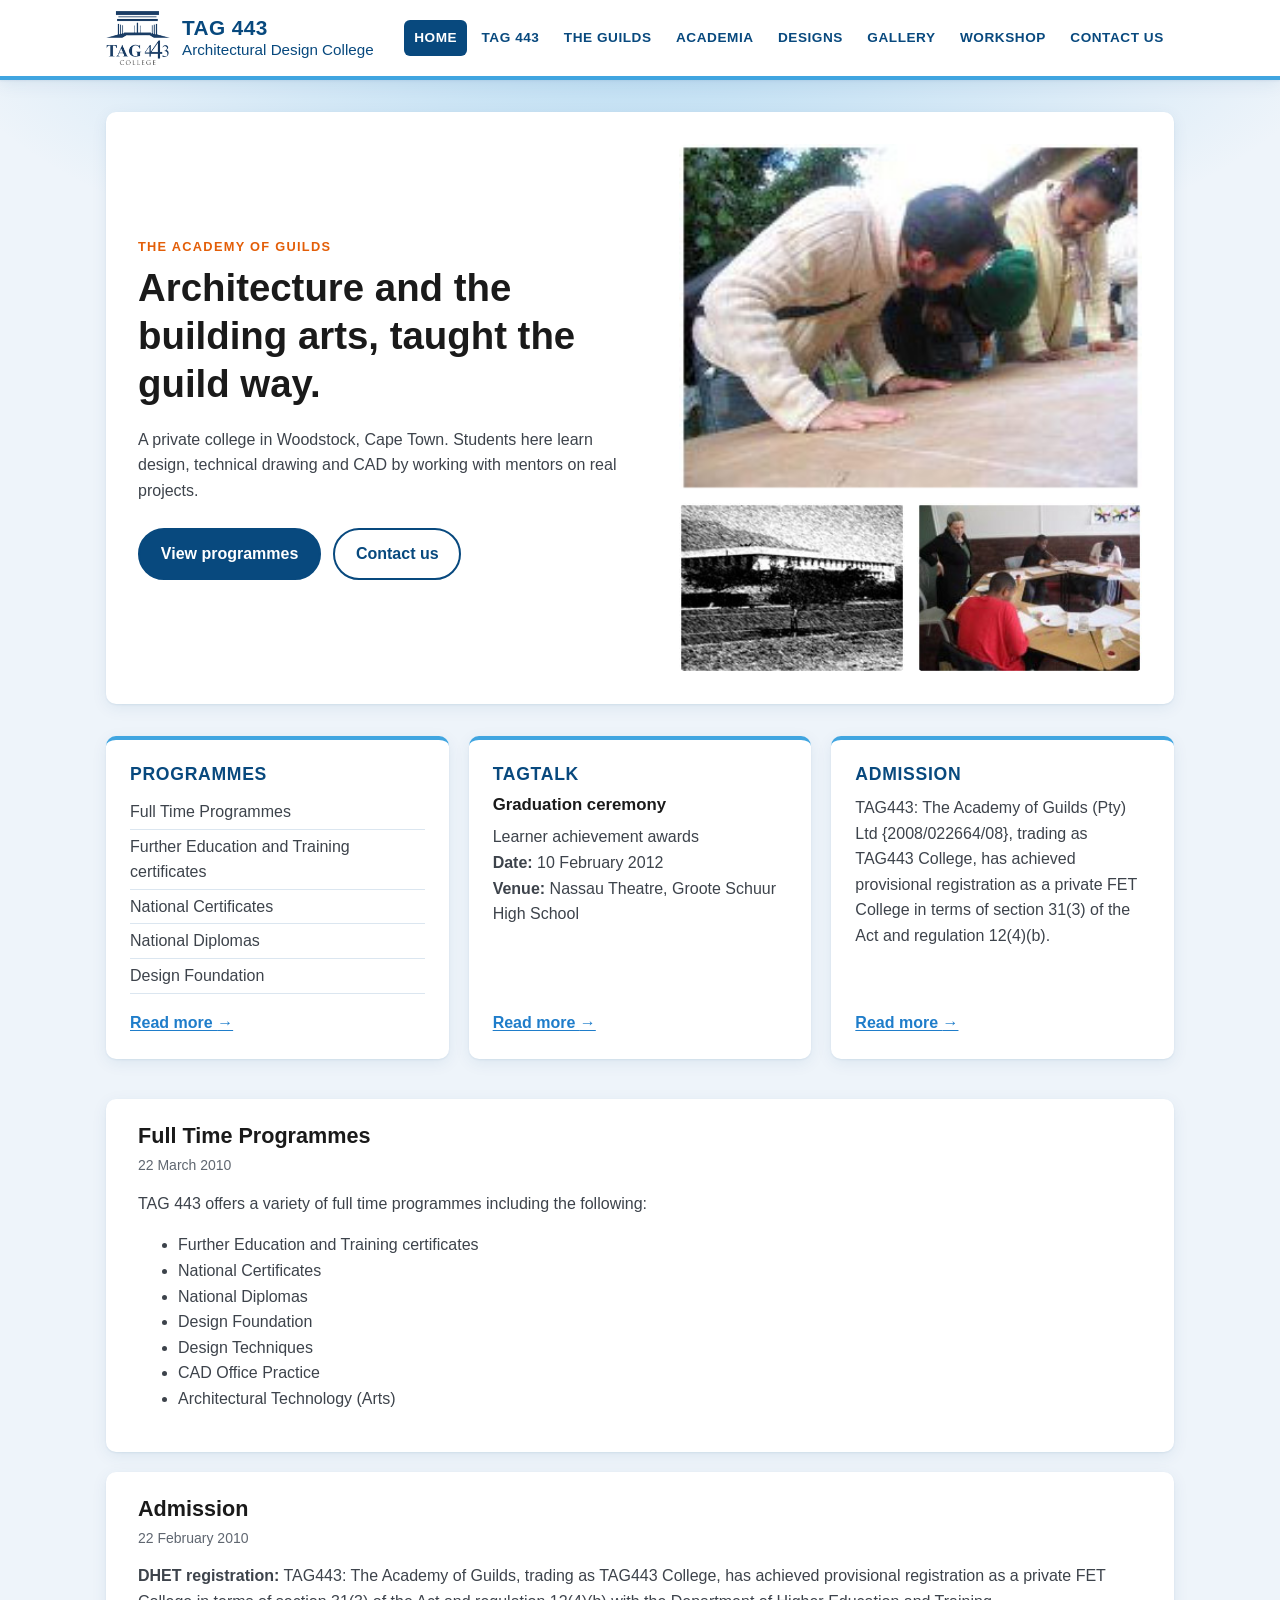
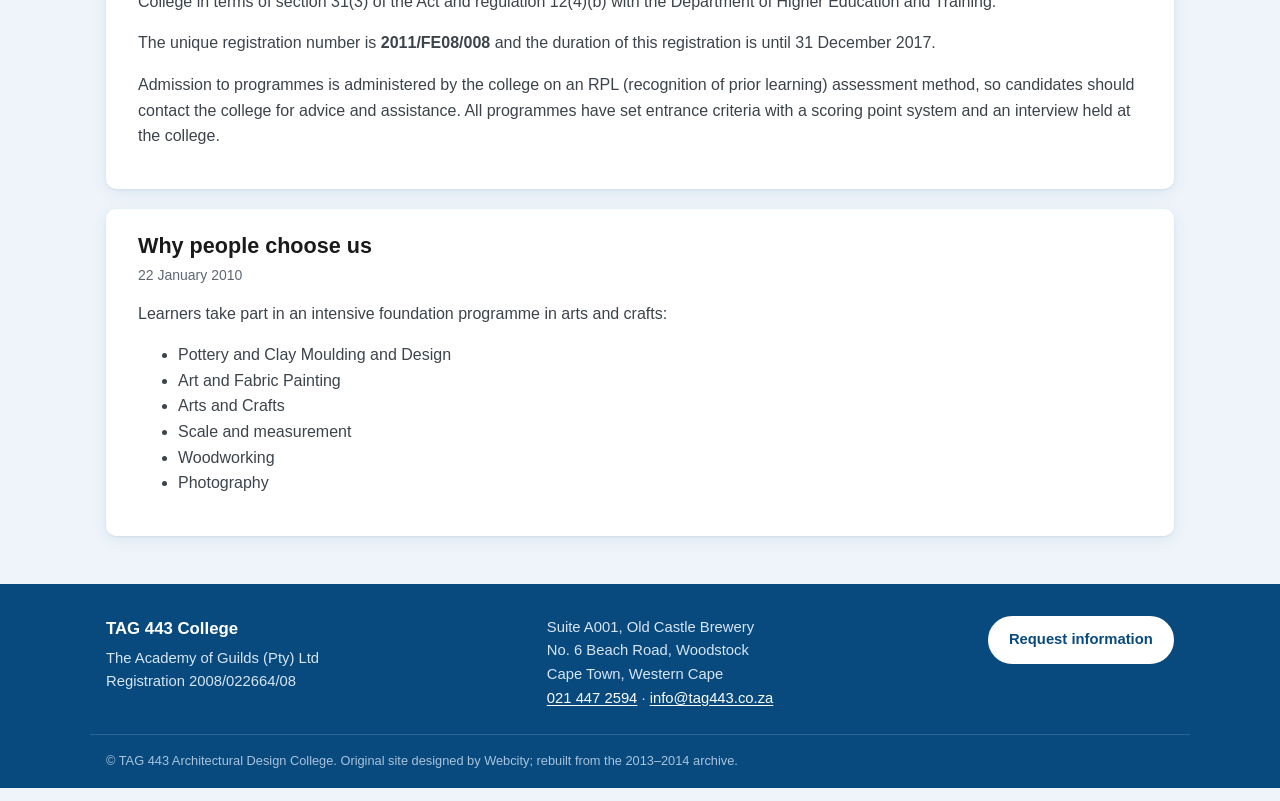
==== index.html @ 2a890a32 "Rebuild TAG 443 site as a clean static GitHub Pages site Replace the Wayback Machine "Save Page As" " ====
<!DOCTYPE html>
<html lang="en-ZA">
<head>
  <meta charset="utf-8">
  <meta name="viewport" content="width=device-width, initial-scale=1">
  <title>TAG 443 Architectural Design College</title>
  <meta name="description" content="TAG 443 Architectural Design College (The Academy of Guilds) in Woodstock, Cape Town — full time and part time programmes in design foundation, design techniques, CAD and architectural technology.">
  <link rel="canonical" href="https://rossmelany405-rgb.github.io/Tag443/">
  <meta property="og:type" content="website">
  <meta property="og:site_name" content="TAG 443 Architectural Design College">
  <meta property="og:title" content="TAG 443 Architectural Design College">
  <meta property="og:description" content="TAG 443 Architectural Design College (The Academy of Guilds) in Woodstock, Cape Town — full time and part time programmes in design foundation, design techniques, CAD and architectural technology.">
  <meta property="og:url" content="https://rossmelany405-rgb.github.io/Tag443/">
  <meta property="og:image" content="https://rossmelany405-rgb.github.io/Tag443/assets/img/logo.png">
  <meta name="theme-color" content="#08497e">
  <link rel="icon" href="assets/img/favicon.svg" type="image/svg+xml">
  <link rel="icon" href="assets/img/logo.png" type="image/png">
  <link rel="stylesheet" href="assets/css/style.css">
  <script src="assets/js/main.js" defer></script>
</head>
<body>
  <a class="skip-link" href="#main">Skip to content</a>
  <header class="site-header">
    <div class="wrap header-inner">
      <a class="brand" href="./">
        <img src="assets/img/logo.png" alt="" width="119" height="100">
        <span class="brand-text"><strong>TAG 443</strong> Architectural Design College</span>
      </a>
      <button class="nav-toggle" type="button" aria-expanded="false" aria-controls="site-nav">
        <span class="nav-toggle-bar" aria-hidden="true"></span>
        <span class="visually-hidden">Menu</span>
      </button>
      <nav id="site-nav" class="site-nav" aria-label="Main">
        <ul>
        <li><a href="./" aria-current="page">Home</a></li>
        <li><a href="about/">TAG 443</a></li>
        <li><a href="guilds/">The Guilds</a></li>
        <li><a href="academia/">Academia</a></li>
        <li><a href="designs/">Designs</a></li>
        <li><a href="gallery/">Gallery</a></li>
        <li><a href="workshop/">Workshop</a></li>
        <li><a href="contact/">Contact Us</a></li>
        </ul>
      </nav>
    </div>
  </header>

  <main id="main" class="wrap">
<section class="hero" aria-labelledby="hero-title">
      <div class="hero-text">
        <p class="eyebrow">The Academy of Guilds</p>
        <h1 id="hero-title">Architecture and the building arts, taught the guild way.</h1>
        <p>A private college in Woodstock, Cape Town. Students here learn design, technical drawing and CAD by working with mentors on real projects.</p>
        <p class="hero-actions">
          <a class="button" href="programmes/">View programmes</a>
          <a class="button button-ghost" href="contact/">Contact us</a>
        </p>
      </div>
      <ul class="hero-photos">
        <li><img src="assets/img/intro-1.jpg" alt="Learners working on a large drawing board" width="204" height="154" decoding="async" loading="eager"></li>
        <li><img src="assets/img/intro-2.jpg" alt="Historic photograph of a long college building" width="204" height="154" decoding="async" loading="eager"></li>
        <li><img src="assets/img/intro-3.jpg" alt="Learners and a facilitator in a design classroom" width="204" height="154" decoding="async" loading="eager"></li>
      </ul>
    </section>

    <section class="features" aria-label="Highlights">
      <article class="card">
        <h2>Programmes</h2>
        <ul class="plain">
          <li>Full Time Programmes</li>
          <li>Further Education and Training certificates</li>
          <li>National Certificates</li>
          <li>National Diplomas</li>
          <li>Design Foundation</li>
        </ul>
        <p><a class="more" href="programmes/">Read more <span class="visually-hidden">about programmes</span></a></p>
      </article>
      <article class="card">
        <h2>TagTalk</h2>
        <h3>Graduation ceremony</h3>
        <p>Learner achievement awards<br>
          <strong>Date:</strong> 10 February 2012<br>
          <strong>Venue:</strong> Nassau Theatre, Groote Schuur High School</p>
        <p><a class="more" href="tagtalk/">Read more <span class="visually-hidden">about the graduation ceremony</span></a></p>
      </article>
      <article class="card">
        <h2>Admission</h2>
        <p>TAG443: The Academy of Guilds (Pty) Ltd {2008/022664/08}, trading as TAG443 College, has achieved provisional registration as a private FET College in terms of section 31(3) of the Act and regulation 12(4)(b).</p>
        <p><a class="more" href="admission/">Read more <span class="visually-hidden">about admission</span></a></p>
      </article>
    </section>

    <section class="posts" aria-label="News">
      <article class="post">
        <h2><a href="programmes/">Full Time Programmes</a></h2>
        <p class="meta"><time datetime="2010-03-22">22 March 2010</time></p>
        <p>TAG 443 offers a variety of full time programmes including the following:</p>
        <ul>
          <li>Further Education and Training certificates</li>
          <li>National Certificates</li>
          <li>National Diplomas</li>
          <li>Design Foundation</li>
          <li>Design Techniques</li>
          <li>CAD Office Practice</li>
          <li>Architectural Technology (Arts)</li>
        </ul>
      </article>
      <article class="post">
        <h2><a href="admission/">Admission</a></h2>
        <p class="meta"><time datetime="2010-02-22">22 February 2010</time></p>
        <p><strong>DHET registration:</strong> TAG443: The Academy of Guilds, trading as TAG443 College, has achieved provisional registration as a private FET College in terms of section 31(3) of the Act and regulation 12(4)(b) with the Department of Higher Education and Training.</p>
        <p>The unique registration number is <strong>2011/FE08/008</strong> and the duration of this registration is until 31 December 2017.</p>
        <p>Admission to programmes is administered by the college on an RPL (recognition of prior learning) assessment method, so candidates should contact the college for advice and assistance. All programmes have set entrance criteria with a scoring point system and an interview held at the college.</p>
      </article>
      <article class="post">
        <h2><a href="about/">Why people choose us</a></h2>
        <p class="meta"><time datetime="2010-01-22">22 January 2010</time></p>
        <p>Learners take part in an intensive foundation programme in arts and crafts:</p>
        <ul>
          <li>Pottery and Clay Moulding and Design</li>
          <li>Art and Fabric Painting</li>
          <li>Arts and Crafts</li>
          <li>Scale and measurement</li>
          <li>Woodworking</li>
          <li>Photography</li>
        </ul>
      </article>
    </section>
  </main>

  <footer class="site-footer">
    <div class="wrap footer-inner">
      <div>
        <p class="footer-title">TAG 443 College</p>
        <p>The Academy of Guilds (Pty) Ltd<br>Registration 2008/022664/08</p>
      </div>
      <address>
        Suite A001, Old Castle Brewery<br>
        No. 6 Beach Road, Woodstock<br>
        Cape Town, Western Cape<br>
        <a href="tel:+27214472594">021&nbsp;447&nbsp;2594</a> ·
        <a href="mailto:info@tag443.co.za">info@tag443.co.za</a>
      </address>
      <p class="footer-cta"><a class="button" href="contact/">Request information</a></p>
    </div>
    <p class="wrap footer-note">&copy; TAG 443 Architectural Design College. Original site designed by Webcity; rebuilt from the 2013–2014 archive.</p>
  </footer>
</body>
</html>
---- assets/css/style.css ----
/* TAG 443 Architectural Design College
   Palette taken from the original theme1035 WordPress theme. */

:root {
  --blue: #40a5e0;
  --blue-strong: #1f7dca;
  --navy: #08497e;
  --navy-deep: #06355c;
  --accent: #e35e08;
  --ink: #1a1a1a;
  --text: #3d434b;
  --muted: #5f6670;
  --line: #dbe6f0;
  --surface: #ffffff;
  --page: #eef4fa;
  --radius: 10px;
  --shadow: 0 1px 2px rgb(8 73 126 / 0.08), 0 4px 16px rgb(8 73 126 / 0.08);
  --font: Arial, "Helvetica Neue", Helvetica, sans-serif;
  --wrap: 1100px;
}

*,
*::before,
*::after { box-sizing: border-box; }

html { -webkit-text-size-adjust: 100%; }

body {
  margin: 0;
  font-family: var(--font);
  font-size: 1rem;
  line-height: 1.6;
  color: var(--text);
  background:
    radial-gradient(ellipse 80% 420px at 50% 0, rgb(64 165 224 / 0.35), transparent 70%),
    var(--page);
}

img { max-width: 100%; height: auto; display: block; }

a { color: var(--blue-strong); text-underline-offset: 0.15em; }
a:hover { color: var(--navy); }

:focus-visible {
  outline: 3px solid var(--accent);
  outline-offset: 2px;
}

h1, h2, h3 { color: var(--ink); line-height: 1.25; margin: 1.6em 0 0.5em; }
h1 { font-size: clamp(1.75rem, 1.2rem + 2vw, 2.4rem); margin-top: 0; }
h2 { font-size: 1.35rem; }
h3 { font-size: 1.05rem; }
p, ul, ol, dl, figure { margin: 0 0 1em; }

.wrap {
  width: 100%;
  max-width: var(--wrap);
  margin-inline: auto;
  padding-inline: 16px;
}

.visually-hidden {
  position: absolute !important;
  width: 1px; height: 1px;
  padding: 0; margin: -1px;
  overflow: hidden; clip: rect(0 0 0 0);
  white-space: nowrap; border: 0;
}

.skip-link {
  position: absolute;
  left: 16px; top: -100px;
  z-index: 100;
  padding: 0.5em 1em;
  background: var(--navy);
  color: #fff;
  border-radius: 0 0 var(--radius) var(--radius);
}
.skip-link:focus { top: 0; }

/* ---------- Header ---------- */
.site-header {
  background: var(--surface);
  border-bottom: 4px solid var(--blue);
  box-shadow: var(--shadow);
  position: relative;
  z-index: 10;
}
.header-inner {
  display: flex;
  align-items: center;
  justify-content: space-between;
  gap: 1rem;
  min-height: 76px;
}
.brand {
  display: flex;
  align-items: center;
  gap: 0.75rem;
  text-decoration: none;
  color: var(--navy);
}
.brand img { width: 64px; height: auto; }
.brand-text { font-size: 0.95rem; line-height: 1.2; }
.brand-text strong { display: block; font-size: 1.3rem; letter-spacing: 0.02em; }

.nav-toggle {
  display: none;
  width: 44px; height: 44px;
  border: 1px solid var(--line);
  border-radius: 8px;
  background: var(--surface);
  cursor: pointer;
  position: relative;
}
.nav-toggle-bar,
.nav-toggle-bar::before,
.nav-toggle-bar::after {
  position: absolute;
  left: 11px;
  width: 20px; height: 2px;
  background: var(--navy);
  content: "";
  transition: transform 0.2s;
}
.nav-toggle-bar { top: 21px; }
.nav-toggle-bar::before { left: 0; top: -6px; }
.nav-toggle-bar::after { left: 0; top: 6px; }
.nav-toggle[aria-expanded="true"] .nav-toggle-bar { background: transparent; }
.nav-toggle[aria-expanded="true"] .nav-toggle-bar::before { transform: translateY(6px) rotate(45deg); }
.nav-toggle[aria-expanded="true"] .nav-toggle-bar::after { transform: translateY(-6px) rotate(-45deg); }

.site-nav ul {
  display: flex;
  flex-wrap: wrap;
  gap: 0.25rem;
  list-style: none;
  margin: 0;
  padding: 0;
}
.site-nav a {
  display: block;
  padding: 0.5em 0.75em;
  border-radius: 6px;
  color: var(--navy);
  font-size: 0.85rem;
  font-weight: 700;
  letter-spacing: 0.04em;
  text-transform: uppercase;
  text-decoration: none;
}
.site-nav a:hover { background: var(--page); }
.site-nav a[aria-current="page"] { background: var(--navy); color: #fff; }

/* ---------- Main ---------- */
main { padding-block: 2rem 3rem; }

.eyebrow {
  margin: 0 0 0.5em;
  color: var(--accent);
  font-size: 0.8rem;
  font-weight: 700;
  letter-spacing: 0.1em;
  text-transform: uppercase;
}
.lead { font-size: 1.15rem; color: var(--ink); }
.meta { color: var(--muted); font-size: 0.875rem; }

.button {
  display: inline-block;
  padding: 0.7em 1.3em;
  border: 2px solid var(--navy);
  border-radius: 999px;
  background: var(--navy);
  color: #fff;
  font-weight: 700;
  text-decoration: none;
}
.button:hover { background: var(--navy-deep); border-color: var(--navy-deep); color: #fff; }
.button-ghost { background: transparent; color: var(--navy); }
.button-ghost:hover { background: var(--navy); color: #fff; }

.more { font-weight: 700; }
.more::after { content: " \2192"; }

/* Hero */
.hero {
  display: grid;
  grid-template-columns: 1.1fr 1fr;
  gap: 2rem;
  align-items: center;
  padding: 2rem;
  margin-bottom: 2rem;
  background: var(--surface);
  border-radius: var(--radius);
  box-shadow: var(--shadow);
}
.hero-actions { display: flex; flex-wrap: wrap; gap: 0.75rem; margin: 1.5rem 0 0; }
.hero-photos {
  display: grid;
  grid-template-columns: repeat(2, 1fr);
  gap: 0.75rem;
  list-style: none;
  margin: 0;
  padding: 0;
}
.hero-photos li:first-child { grid-column: 1 / -1; }
.hero-photos img,
.photo-row img {
  width: 100%;
  aspect-ratio: 4 / 3;
  object-fit: cover;
  border-radius: 8px;
}

/* Cards and posts */
.features {
  display: grid;
  grid-template-columns: repeat(3, 1fr);
  gap: 1.25rem;
  margin-bottom: 2.5rem;
}
.card,
.post,
.page {
  background: var(--surface);
  border-radius: var(--radius);
  box-shadow: var(--shadow);
}
.card {
  display: flex;
  flex-direction: column;
  padding: 1.5rem;
  border-top: 4px solid var(--blue);
}
.card h2 { margin-top: 0; color: var(--navy); text-transform: uppercase; font-size: 1.1rem; letter-spacing: 0.04em; }
.card h3 { margin-top: 0; }
.card > p:last-child { margin-top: auto; margin-bottom: 0; }

.plain { list-style: none; padding: 0; }
.plain li { padding: 0.25em 0; border-bottom: 1px solid var(--line); }

.posts { display: grid; gap: 1.25rem; }
.post { padding: 1.5rem 2rem; }
.post h2 { margin-top: 0; margin-bottom: 0.2em; }
.post h2 a { color: var(--ink); text-decoration: none; }
.post h2 a:hover { color: var(--blue-strong); text-decoration: underline; }

/* Content pages */
.page { padding: clamp(1.25rem, 4vw, 2.5rem); max-width: 860px; margin-inline: auto; }
.page::after { content: ""; display: table; clear: both; }
.page-center { text-align: center; }

.photo-row,
.logo-row,
.gallery-grid {
  display: grid;
  gap: 1rem;
  list-style: none;
  padding: 0;
  margin: 1.5rem 0;
}
.photo-row { grid-template-columns: repeat(auto-fit, minmax(160px, 1fr)); }
.logo-row {
  grid-template-columns: repeat(auto-fit, minmax(150px, 1fr));
  align-items: center;
}
.logo-row img { margin-inline: auto; max-height: 80px; width: auto; }
.gallery-grid { grid-template-columns: repeat(auto-fill, minmax(180px, 1fr)); }
.gallery-grid figure { margin: 0; }
.gallery-grid img {
  width: 100%;
  aspect-ratio: 4 / 3;
  object-fit: cover;
  border-radius: 8px;
}

figcaption { color: var(--muted); font-size: 0.875rem; margin-top: 0.4em; }

.float-right { float: right; margin: 0 0 1rem 1.5rem; max-width: 45%; }
.float-right img { border-radius: 8px; }
figure.wide img { width: 100%; border-radius: 8px; }

.callout {
  padding: 1rem 1.25rem;
  border-left: 4px solid var(--accent);
  background: var(--page);
  border-radius: 0 8px 8px 0;
}

.details dt { font-weight: 700; color: var(--ink); margin-top: 1em; }
.details dd { margin: 0.2em 0 0; }
.details dd ul { margin-top: 0.5em; }

.split-list { display: grid; gap: 1rem; }
.split-item {
  display: grid;
  grid-template-columns: 118px 1fr;
  gap: 1.25rem;
  align-items: start;
  padding: 1rem;
  border: 1px solid var(--line);
  border-radius: 8px;
}
.split-item h3 { margin-top: 0; }
.split-item p { margin-bottom: 0; }
.split-item img { border-radius: 6px; }

.two-col { display: grid; grid-template-columns: 1fr 1fr; gap: 2rem; }
.two-col h2 { margin-top: 0; }

.contact-grid {
  display: grid;
  grid-template-columns: 1fr 1fr;
  gap: 2rem;
  align-items: start;
  margin-bottom: 1.5rem;
}
.contact-grid .details dt:first-child { margin-top: 0; }
.contact-grid img { border-radius: 8px; }

.podium { padding-left: 0; list-style: none; }
.podium li {
  padding: 0.75rem 1rem;
  margin-bottom: 0.5rem;
  background: var(--page);
  border-radius: 8px;
}

/* ---------- Footer ---------- */
.site-footer {
  background: var(--navy);
  color: #d6e6f5;
  padding-top: 2rem;
  font-size: 0.925rem;
}
.site-footer a { color: #fff; }
.footer-inner {
  display: grid;
  grid-template-columns: 1fr 1fr auto;
  gap: 2rem;
  align-items: start;
}
.footer-title { color: #fff; font-weight: 700; font-size: 1.05rem; margin-bottom: 0.25em; }
.site-footer address { font-style: normal; }
.footer-cta .button { background: #fff; border-color: #fff; color: var(--navy); }
.footer-cta .button:hover { background: var(--blue); border-color: var(--blue); color: #fff; }
.footer-note {
  margin-top: 1.5rem;
  padding-block: 1rem;
  border-top: 1px solid rgb(255 255 255 / 0.15);
  font-size: 0.8rem;
  color: #a9c4dc;
}

/* ---------- Responsive ---------- */
@media (max-width: 900px) {
  .hero { grid-template-columns: 1fr; padding: 1.5rem; }
  .features { grid-template-columns: 1fr; }
  .footer-inner { grid-template-columns: 1fr 1fr; }
  .footer-cta { grid-column: 1 / -1; }
}

@media (max-width: 760px) {
  .js .nav-toggle { display: block; }
  .header-inner { flex-wrap: wrap; }
  .site-nav { width: 100%; }
  .js .site-nav { display: none; }
  .js .site-nav.is-open { display: block; }
  .site-nav ul { flex-direction: column; padding-bottom: 1rem; }
  .site-nav a { padding: 0.75em 0.5em; }
  .two-col,
  .contact-grid,
  .footer-inner { grid-template-columns: 1fr; }
  .post { padding: 1.25rem; }
}

@media (max-width: 520px) {
  .float-right { float: none; margin: 0 0 1rem; max-width: 100%; }
  .split-item { grid-template-columns: 1fr; }
  .brand-text { font-size: 0.8rem; }
  .brand img { width: 52px; }
}

@media (prefers-reduced-motion: reduce) {
  *, *::before, *::after { transition: none !important; animation: none !important; }
}

@media print {
  .site-header, .site-footer, .skip-link { display: none; }
  body { background: #fff; }
  .card, .post, .page, .hero { box-shadow: none; }
}
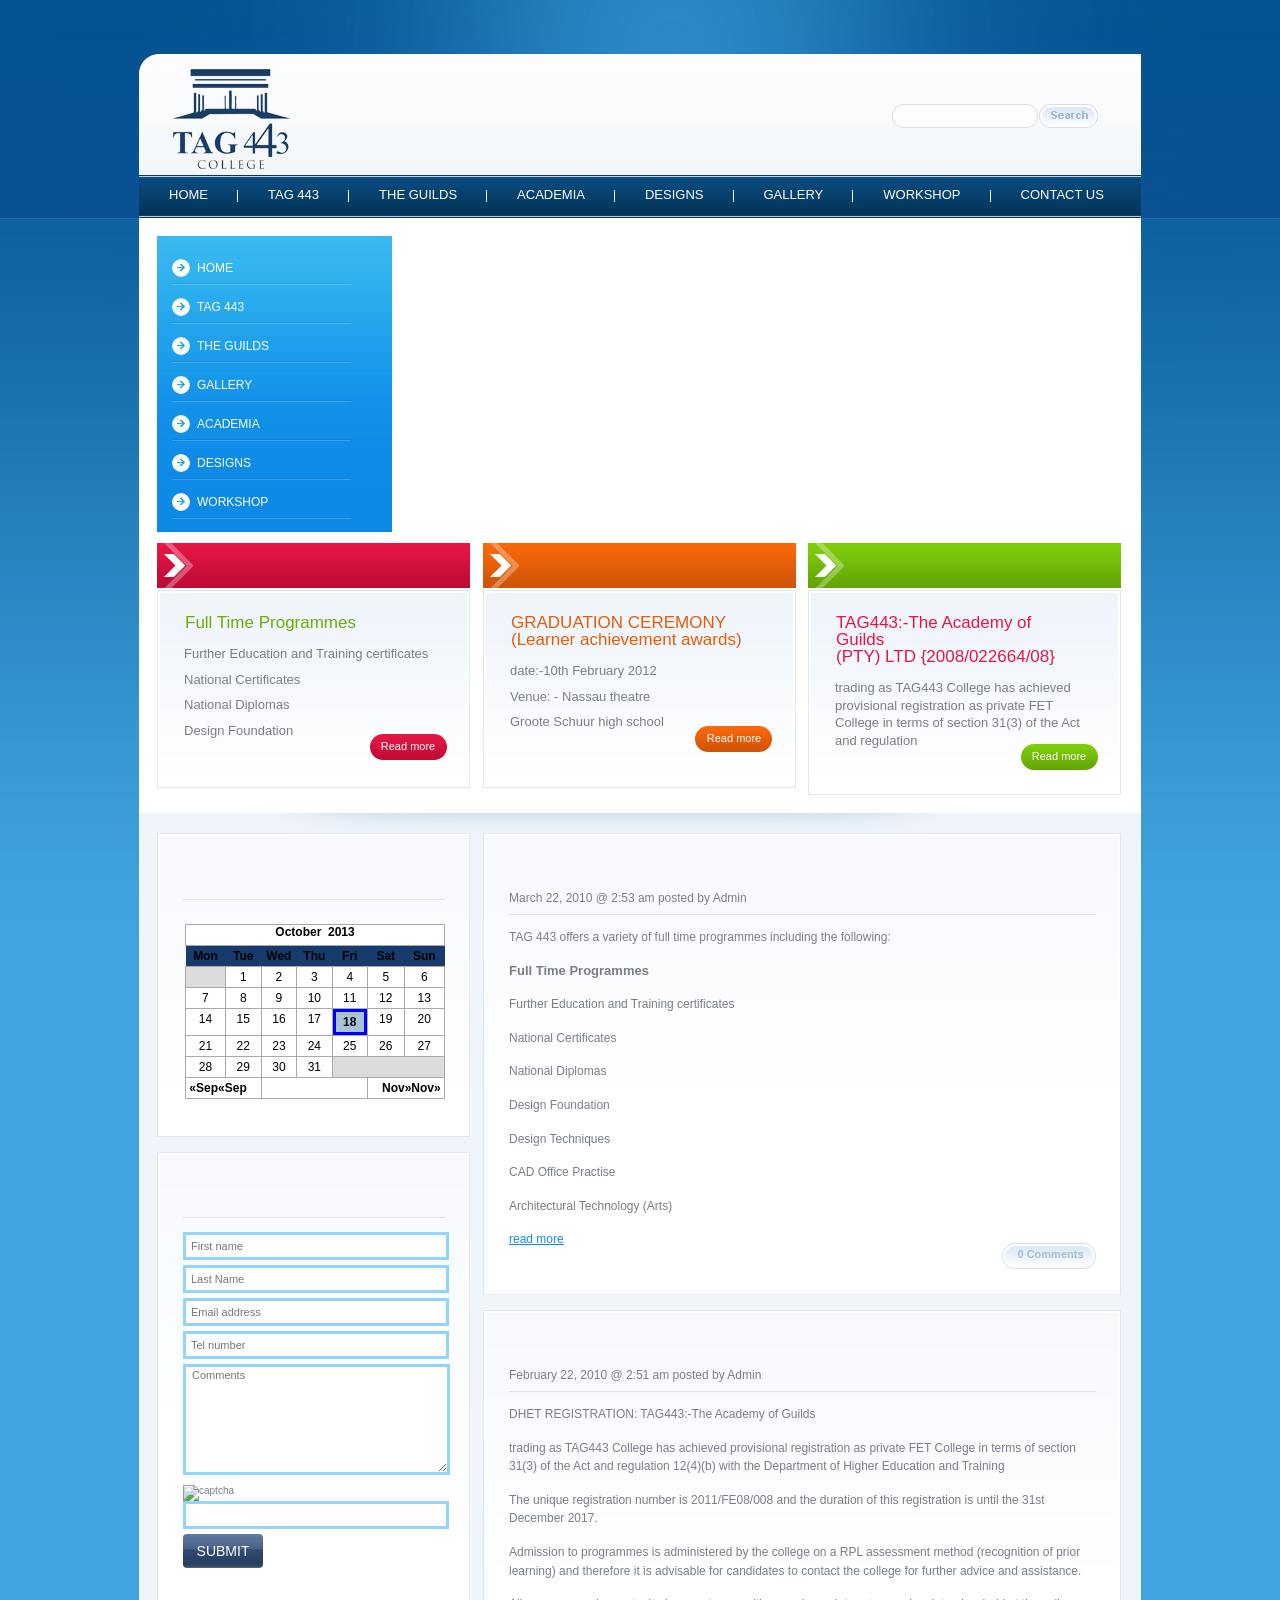
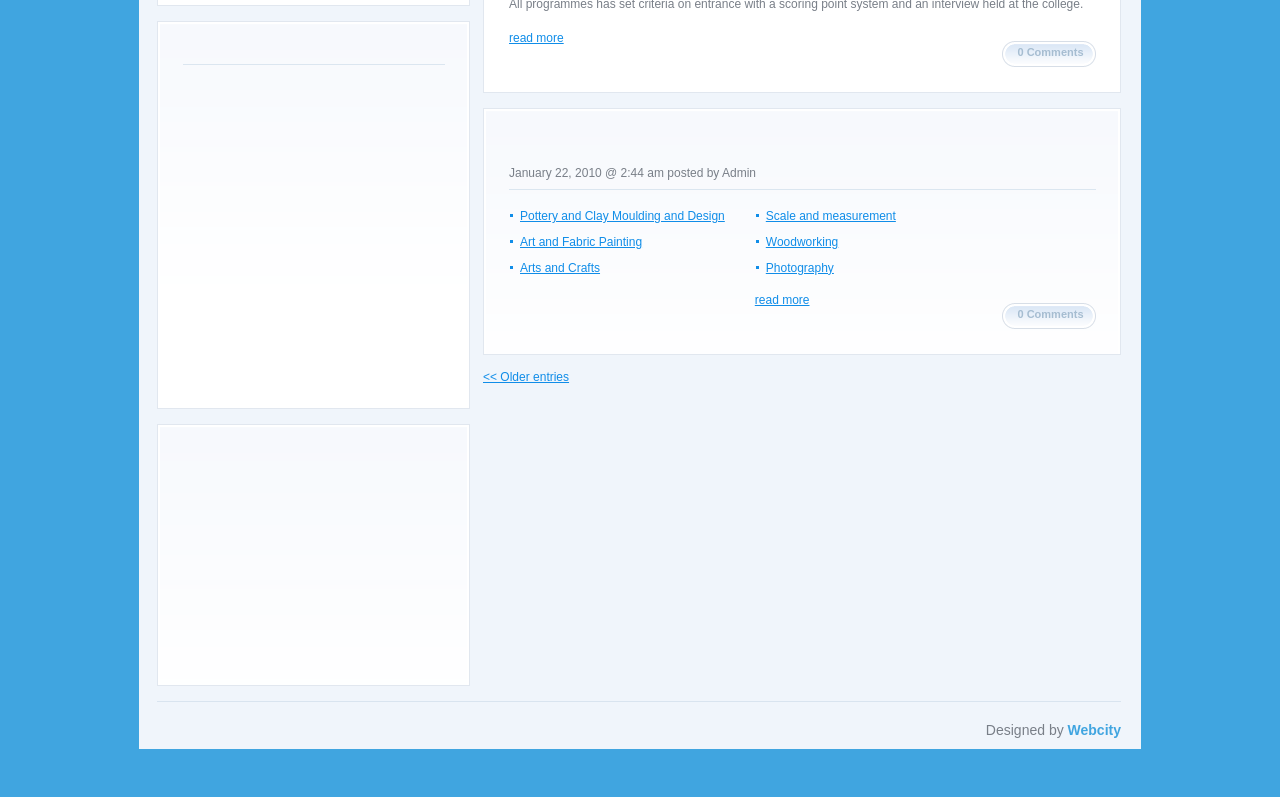
==== commit a1545366: "Strip Wayback Machine markup and add original static assets Keep the 2013 TAG 443 homepage as saved," ====
--- a/index.html
+++ b/index.html
@@ -1,149 +1,573 @@
-<!DOCTYPE html>
-<html lang="en-ZA">
-<head>
-  <meta charset="utf-8">
-  <meta name="viewport" content="width=device-width, initial-scale=1">
-  <title>TAG 443 Architectural Design College</title>
-  <meta name="description" content="TAG 443 Architectural Design College (The Academy of Guilds) in Woodstock, Cape Town — full time and part time programmes in design foundation, design techniques, CAD and architectural technology.">
-  <link rel="canonical" href="https://rossmelany405-rgb.github.io/Tag443/">
-  <meta property="og:type" content="website">
-  <meta property="og:site_name" content="TAG 443 Architectural Design College">
-  <meta property="og:title" content="TAG 443 Architectural Design College">
-  <meta property="og:description" content="TAG 443 Architectural Design College (The Academy of Guilds) in Woodstock, Cape Town — full time and part time programmes in design foundation, design techniques, CAD and architectural technology.">
-  <meta property="og:url" content="https://rossmelany405-rgb.github.io/Tag443/">
-  <meta property="og:image" content="https://rossmelany405-rgb.github.io/Tag443/assets/img/logo.png">
-  <meta name="theme-color" content="#08497e">
-  <link rel="icon" href="assets/img/favicon.svg" type="image/svg+xml">
-  <link rel="icon" href="assets/img/logo.png" type="image/png">
-  <link rel="stylesheet" href="assets/css/style.css">
-  <script src="assets/js/main.js" defer></script>
-</head>
+<!DOCTYPE html PUBLIC "-//W3C//DTD XHTML 1.0 Strict//EN" "http://www.w3.org/TR/xhtml1/DTD/xhtml1-strict.dtd">
+<html xmlns="http://www.w3.org/11001/xhtml" lang="en-US" class="cufon-active cufon-ready"><head profile="http://gmpg.org/xfn/11"><meta http-equiv="Content-Type" content="text/html; charset=UTF-8">
+
+<title>
+TAG 443 Architectural Design College</title>
+<link rel="stylesheet" href="./assets/style.css" type="text/css" media="screen">
+<link rel="alternate" type="application/rss+xml" title="TAG 443 Architectural Design College RSS Feed" href="http://tag443.co.za/?feed=rss2">
+<link rel="alternate" type="application/atom+xml" title="TAG 443 Architectural Design College Atom Feed" href="http://tag443.co.za/?feed=atom">
+<link rel="pingback" href="http://tag443.co.za/xmlrpc.php">
+
+
+<!-- <script type="text/javascript" src="/js/jquery-1.3.2.js"></script>-->
+<script type="text/javascript" src="./assets/ie6_script.js"></script>
+<script type="text/javascript" src="./assets/cufon-yui.js"></script><style type="text/css">cufon{text-indent:0!important;}@media screen,projection{cufon{display:inline!important;display:inline-block!important;position:relative!important;vertical-align:middle!important;font-size:1px!important;line-height:1px!important;}cufon cufontext{display:-moz-inline-box!important;display:inline-block!important;width:0!important;height:0!important;overflow:hidden!important;text-indent:-10000in!important;}cufon canvas{position:relative!important;}}@media print{cufon{padding:0!important;}cufon canvas{display:none!important;}}</style>
+<script type="text/javascript" src="./assets/cufon-replace.js"></script>
+<script type="text/javascript" src="./assets/Arial_400.font.js"></script>
+<script type="text/javascript" src="./assets/menu.js"></script>
+
+<!--For the menu-->
+<link rel="stylesheet" type="text/css" href="./assets/effect-styles.css">
+<script type="text/javascript" src="./assets/jquery.js"></script>
+<script type="text/javascript" src="./assets/sliding_effect.js"></script>
+<!--Menu file end-->
+<link rel="stylesheet" id="layerslider_css-css" href="./assets/layerslider.css" type="text/css" media="all">
+<link rel="stylesheet" id="contact-form-7-css" href="./assets/styles.css" type="text/css" media="all">
+<script type="text/javascript" src="./assets/jquery-1.8.3.js"></script>
+<script type="text/javascript" src="./assets/jquery.bgiframe.js"></script>
+<script type="text/javascript" src="./assets/jquery.tooltip.min.js"></script>
+<script type="text/javascript" src="./assets/layerslider.kreaturamedia.jquery.js"></script>
+<script type="text/javascript" src="./assets/jquery-easing-1.3.js"></script>
+<link rel="EditURI" type="application/rsd+xml" title="RSD" href="http://tag443.co.za/xmlrpc.php?rsd">
+<link rel="wlwmanifest" type="application/wlwmanifest+xml" href="http://tag443.co.za/wp-includes/wlwmanifest.xml"> 
+<meta name="generator" content="WordPress 3.5.2">
+<!-- Start Of Script Generated By Events-Calendar [Luke Howell | www.lukehowell.com] and [R. MALKA | www.heirem.fr] -->
+<!-- More information at http://wp-eventscalendar.com. -->
+<link type="text/css" rel="stylesheet" href="./assets/thickbox.css">
+<link type="text/css" rel="stylesheet" href="./assets/events-calendar.css">
+ <script type="text/javascript">
+	// <![CDATA[
+	var ecd = {};
+	ecd.jq = jQuery.noConflict(false);
+	//]]>
+ </script>
+<!-- End Of Script Generated By Events-Calendar - Version: 6.7.6 -->
+
+	<link rel="stylesheet" type="text/css" href="./assets/dcverticalmegamenu.css" media="screen">
+	<link rel="stylesheet" href="./assets/skin.css" type="text/css" media="screen"><link rel="stylesheet" href="./assets/layerslider/skins/borderlessdark/skin.css" type="text/css"></head>
 <body>
-  <a class="skip-link" href="#main">Skip to content</a>
-  <header class="site-header">
-    <div class="wrap header-inner">
-      <a class="brand" href="./">
-        <img src="assets/img/logo.png" alt="" width="119" height="100">
-        <span class="brand-text"><strong>TAG 443</strong> Architectural Design College</span>
-      </a>
-      <button class="nav-toggle" type="button" aria-expanded="false" aria-controls="site-nav">
-        <span class="nav-toggle-bar" aria-hidden="true"></span>
-        <span class="visually-hidden">Menu</span>
-      </button>
-      <nav id="site-nav" class="site-nav" aria-label="Main">
-        <ul>
-        <li><a href="./" aria-current="page">Home</a></li>
-        <li><a href="about/">TAG 443</a></li>
-        <li><a href="guilds/">The Guilds</a></li>
-        <li><a href="academia/">Academia</a></li>
-        <li><a href="designs/">Designs</a></li>
-        <li><a href="gallery/">Gallery</a></li>
-        <li><a href="workshop/">Workshop</a></li>
-        <li><a href="contact/">Contact Us</a></li>
-        </ul>
-      </nav>
+ 
+<div class="main">
+<div class="main-bg">
+<div class="tail-right"></div>
+<div class="main-width">
+
+<!--header-->
+
+<div class="header">
+  <div class="logo">
+    <div class="indent">
+      <h1 onclick="location.href='http://tag443.co.za/'"><cufon class="cufon cufon-canvas" alt="TAG " style="width: 48px; height: 21.0021px;"><canvas width="93" height="28" style="width: 93px; height: 28px; top: -4px; left: -14px;"></canvas><cufontext>TAG </cufontext></cufon><cufon class="cufon cufon-canvas" alt="443 " style="width: 41px; height: 21.0021px;"><canvas width="87" height="28" style="width: 87px; height: 28px; top: -4px; left: -14px;"></canvas><cufontext>443 </cufontext></cufon><cufon class="cufon cufon-canvas" alt="Architectural " style="width: 123px; height: 21.0021px;"><canvas width="168" height="28" style="width: 168px; height: 28px; top: -4px; left: -14px;"></canvas><cufontext>Architectural </cufontext></cufon><cufon class="cufon cufon-canvas" alt="Design " style="width: 72px; height: 21.0021px;"><canvas width="117" height="28" style="width: 117px; height: 28px; top: -4px; left: -14px;"></canvas><cufontext>Design </cufontext></cufon><cufon class="cufon cufon-canvas" alt="College" style="width: 72px; height: 21.0021px;"><canvas width="111" height="28" style="width: 111px; height: 28px; top: -4px; left: -14px;"></canvas><cufontext>College</cufontext></cufon></h1>
     </div>
-  </header>
-
-  <main id="main" class="wrap">
-<section class="hero" aria-labelledby="hero-title">
-      <div class="hero-text">
-        <p class="eyebrow">The Academy of Guilds</p>
-        <h1 id="hero-title">Architecture and the building arts, taught the guild way.</h1>
-        <p>A private college in Woodstock, Cape Town. Students here learn design, technical drawing and CAD by working with mentors on real projects.</p>
-        <p class="hero-actions">
-          <a class="button" href="programmes/">View programmes</a>
-          <a class="button button-ghost" href="contact/">Contact us</a>
-        </p>
+  </div>
+  <div class="search">
+    <div class="indent">
+      <form method="get" id="searchform" action="http://tag443.co.za/">
+	<input type="text" class="text" value="" name="s" id="s"><input class="but" type="image" src="./assets/search.gif" value="submit">
+</form>
+    </div>
+  </div>
+  <div class="main-menu">
+    <div id="nav">
+      <div class="menu">
+<ul id="menu-top-menu" class=""><li id="menu-item-92" class="menu-item menu-item-type-custom menu-item-object-custom current-menu-item current_page_item menu-item-home menu-item-92"><a href="http://tag443.co.za/">HOME</a></li>
+<li id="menu-item-64" class="menu-item menu-item-type-post_type menu-item-object-page menu-item-64"><a href="http://tag443.co.za/?page_id=2">TAG 443</a></li>
+<li id="menu-item-63" class="menu-item menu-item-type-post_type menu-item-object-page menu-item-63"><a href="http://tag443.co.za/?page_id=15">THE GUILDS</a></li>
+<li id="menu-item-61" class="menu-item menu-item-type-post_type menu-item-object-page menu-item-61"><a href="http://tag443.co.za/?page_id=19">ACADEMIA</a></li>
+<li id="menu-item-60" class="menu-item menu-item-type-post_type menu-item-object-page menu-item-60"><a href="http://tag443.co.za/?page_id=21">DESIGNS</a></li>
+<li id="menu-item-62" class="menu-item menu-item-type-post_type menu-item-object-page menu-item-62"><a href="http://tag443.co.za/?page_id=18">GALLERY</a></li>
+<li id="menu-item-59" class="menu-item menu-item-type-post_type menu-item-object-page menu-item-59"><a href="http://tag443.co.za/?page_id=23">WORKSHOP</a></li>
+<li id="menu-item-114" class="menu-item menu-item-type-post_type menu-item-object-page menu-item-114"><a href="http://tag443.co.za/?page_id=27">CONTACT US</a></li>
+</ul>      </div>
+    </div>
+  </div>
+</div>
+
+<!--/ header-->
+
+<div class="flash">
+  <div class="indent"> 
+    <!--Valid flash version 8.0-->
+    <div class="left-header" align="left">
+    
+    <div id="navigation-block">
+        	
+            <ul id="sliding-navigation" class=""><li id="menu-item-105" class="sliding-element menu-item menu-item-type-custom menu-item-object-custom current-menu-item current_page_item menu-item-home menu-item-105" style="margin-left: 0px;"><a href="http://tag443.co.za/" style="padding-left: 25px;">HOME</a></li>
+<li id="menu-item-99" class="sliding-element menu-item menu-item-type-post_type menu-item-object-page menu-item-99" style="margin-left: 0px;"><a href="http://tag443.co.za/?page_id=2" style="padding-left: 25px;">TAG 443</a></li>
+<li id="menu-item-100" class="sliding-element menu-item menu-item-type-post_type menu-item-object-page menu-item-100" style="margin-left: 0px;"><a href="http://tag443.co.za/?page_id=15">THE GUILDS</a></li>
+<li id="menu-item-101" class="sliding-element menu-item menu-item-type-post_type menu-item-object-page menu-item-101" style="margin-left: 0px;"><a href="http://tag443.co.za/?page_id=18">GALLERY</a></li>
+<li id="menu-item-102" class="sliding-element menu-item menu-item-type-post_type menu-item-object-page menu-item-102" style="margin-left: 0px;"><a href="http://tag443.co.za/?page_id=19">ACADEMIA</a></li>
+<li id="menu-item-103" class="sliding-element menu-item menu-item-type-post_type menu-item-object-page menu-item-103" style="margin-left: 0px;"><a href="http://tag443.co.za/?page_id=21">DESIGNS</a></li>
+<li id="menu-item-104" class="sliding-element menu-item menu-item-type-post_type menu-item-object-page menu-item-104" style="margin-left: 0px;"><a href="http://tag443.co.za/?page_id=23">WORKSHOP</a></li>
+</ul>           
+            
+        </div>
+        
+        
+                </div>
+    <div class="right-header" align="right">
+      <script type="text/javascript">
+            jQuery(document).ready(function() {
+                jQuery("#layerslider_1").layerSlider({
+                    width : '720px',
+                    height : '296px',
+                    responsive : true,
+                    responsiveUnder : 0,
+                    sublayerContainer : 0,
+                    autoStart : true,
+                    pauseOnHover : false,
+                    firstLayer : 1,
+                    animateFirstLayer : true,
+                    randomSlideshow : false,
+                    twoWaySlideshow : true,
+                    loops : 0,
+                    forceLoopNum : true,
+                    autoPlayVideos : true,
+                    autoPauseSlideshow : 'auto',
+                    youtubePreview : 'maxresdefault.jpg',
+                    keybNav : true,
+                    touchNav : true,
+                    skin : 'borderlessdark',
+                    skinsPath : 'assets/layerslider/skins/',
+globalBGColor : '#blue',
+navPrevNext : true,
+                    navStartStop : false,
+                    navButtons : true,
+                    hoverPrevNext : true,
+                    hoverBottomNav : false,
+                    thumbnailNavigation : 'disabled',
+                    tnWidth : 100,
+                    tnHeight : 60,
+                    tnContainerWidth : '60%',
+                    tnActiveOpacity : 35,
+                    tnInactiveOpacity : 100,
+                    imgPreload : true,
+            		yourLogo : false,
+                    yourLogoStyle : 'position: absolute; left: 10px; top: 10px; z-index: 99;',
+                    yourLogoLink : false,
+                    yourLogoTarget : '_blank',
+                    cbInit : function(element) { },
+                    cbStart : function(data) { },
+                    cbStop : function(data) { },
+                    cbPause : function(data) { },
+                    cbAnimStart : function(data) { },
+                    cbAnimStop : function(data) { },
+                    cbPrev : function(data) { },
+                    cbNext : function(data) { },
+                });
+            });
+        </script><div id="layerslider_1" style="width: 720px; height: 296px; margin: 0px auto; " class="ls-container ls-borderlessdark"><div class="ls-inner" style="width: 720px; height: 296px;"><div class="ls-layer" style="width: 720px; height: 296px;"><img src="./assets/slider11.jpg" class="ls-bg"></div><div class="ls-layer" style="width: 720px; height: 296px;"><img src="./assets/slider21.jpg" class="ls-bg"></div><div class="ls-layer" style="width: 720px; height: 296px;"><img src="./assets/slider31.jpg" class="ls-bg"></div><div class="ls-layer" style="width: 720px; height: 296px;"><img src="./assets/slider42.jpg" class="ls-bg"></div></div><a class="ls-nav-prev" href="http://tag443.co.za/#" style="display: none;"></a><a class="ls-nav-next" href="http://tag443.co.za/#" style="display: none;"></a><div class="ls-bottom-nav-wrapper"><span class="ls-nav-sides ls-nav-sideleft"></span><span class="ls-bottom-slidebuttons"><a href="http://tag443.co.za/#"></a><a href="http://tag443.co.za/#"></a><a href="http://tag443.co.za/#"></a><a href="http://tag443.co.za/#" class="ls-nav-active"></a></span><span class="ls-nav-sides ls-nav-sideright"></span></div><div class="ls-shadow" style=""></div></div>    </div>
+  </div>
+</div>
+<div class="custom">
+  <div class="indent">
+    <div class="left custom01">
+      <div class="title">
+        <h2><cufon class="cufon cufon-canvas" alt="PROGRAMMES" style="width: 133px; height: 18px;"><canvas width="164" height="24" style="width: 164px; height: 24px; top: -4px; left: -12px;"></canvas><cufontext>PROGRAMMES</cufontext></cufon></h2>
       </div>
-      <ul class="hero-photos">
-        <li><img src="assets/img/intro-1.jpg" alt="Learners working on a large drawing board" width="204" height="154" decoding="async" loading="eager"></li>
-        <li><img src="assets/img/intro-2.jpg" alt="Historic photograph of a long college building" width="204" height="154" decoding="async" loading="eager"></li>
-        <li><img src="assets/img/intro-3.jpg" alt="Learners and a facilitator in a design classroom" width="204" height="154" decoding="async" loading="eager"></li>
-      </ul>
-    </section>
-
-    <section class="features" aria-label="Highlights">
-      <article class="card">
-        <h2>Programmes</h2>
-        <ul class="plain">
-          <li>Full Time Programmes</li>
-          <li>Further Education and Training certificates</li>
-          <li>National Certificates</li>
-          <li>National Diplomas</li>
-          <li>Design Foundation</li>
-        </ul>
-        <p><a class="more" href="programmes/">Read more <span class="visually-hidden">about programmes</span></a></p>
-      </article>
-      <article class="card">
-        <h2>TagTalk</h2>
-        <h3>Graduation ceremony</h3>
-        <p>Learner achievement awards<br>
-          <strong>Date:</strong> 10 February 2012<br>
-          <strong>Venue:</strong> Nassau Theatre, Groote Schuur High School</p>
-        <p><a class="more" href="tagtalk/">Read more <span class="visually-hidden">about the graduation ceremony</span></a></p>
-      </article>
-      <article class="card">
-        <h2>Admission</h2>
-        <p>TAG443: The Academy of Guilds (Pty) Ltd {2008/022664/08}, trading as TAG443 College, has achieved provisional registration as a private FET College in terms of section 31(3) of the Act and regulation 12(4)(b).</p>
-        <p><a class="more" href="admission/">Read more <span class="visually-hidden">about admission</span></a></p>
-      </article>
-    </section>
-
-    <section class="posts" aria-label="News">
-      <article class="post">
-        <h2><a href="programmes/">Full Time Programmes</a></h2>
-        <p class="meta"><time datetime="2010-03-22">22 March 2010</time></p>
-        <p>TAG 443 offers a variety of full time programmes including the following:</p>
-        <ul>
-          <li>Further Education and Training certificates</li>
-          <li>National Certificates</li>
-          <li>National Diplomas</li>
-          <li>Design Foundation</li>
-          <li>Design Techniques</li>
-          <li>CAD Office Practice</li>
-          <li>Architectural Technology (Arts)</li>
-        </ul>
-      </article>
-      <article class="post">
-        <h2><a href="admission/">Admission</a></h2>
-        <p class="meta"><time datetime="2010-02-22">22 February 2010</time></p>
-        <p><strong>DHET registration:</strong> TAG443: The Academy of Guilds, trading as TAG443 College, has achieved provisional registration as a private FET College in terms of section 31(3) of the Act and regulation 12(4)(b) with the Department of Higher Education and Training.</p>
-        <p>The unique registration number is <strong>2011/FE08/008</strong> and the duration of this registration is until 31 December 2017.</p>
-        <p>Admission to programmes is administered by the college on an RPL (recognition of prior learning) assessment method, so candidates should contact the college for advice and assistance. All programmes have set entrance criteria with a scoring point system and an interview held at the college.</p>
-      </article>
-      <article class="post">
-        <h2><a href="about/">Why people choose us</a></h2>
-        <p class="meta"><time datetime="2010-01-22">22 January 2010</time></p>
-        <p>Learners take part in an intensive foundation programme in arts and crafts:</p>
-        <ul>
-          <li>Pottery and Clay Moulding and Design</li>
-          <li>Art and Fabric Painting</li>
-          <li>Arts and Crafts</li>
-          <li>Scale and measurement</li>
-          <li>Woodworking</li>
-          <li>Photography</li>
-        </ul>
-      </article>
-    </section>
-  </main>
-
-  <footer class="site-footer">
-    <div class="wrap footer-inner">
-      <div>
-        <p class="footer-title">TAG 443 College</p>
-        <p>The Academy of Guilds (Pty) Ltd<br>Registration 2008/022664/08</p>
+      <div class="border">
+        <div class="text">
+          <h3>Full Time Programmes</h3>
+          <p>Further Education and Training certificates</p>
+          <p>National Certificates</p>
+          <p>National Diplomas</p>
+          <p>Design Foundation</p>
+          <p><a class="more" href="http://tag443.co.za/?page_id=123">Read more</a></p>
+        </div>
       </div>
-      <address>
-        Suite A001, Old Castle Brewery<br>
-        No. 6 Beach Road, Woodstock<br>
-        Cape Town, Western Cape<br>
-        <a href="tel:+27214472594">021&nbsp;447&nbsp;2594</a> ·
-        <a href="mailto:info@tag443.co.za">info@tag443.co.za</a>
-      </address>
-      <p class="footer-cta"><a class="button" href="contact/">Request information</a></p>
     </div>
-    <p class="wrap footer-note">&copy; TAG 443 Architectural Design College. Original site designed by Webcity; rebuilt from the 2013–2014 archive.</p>
-  </footer>
-</body>
-</html>
+    <div class="left custom02">
+      <div class="title">
+        <h2><cufon class="cufon cufon-canvas" alt="TAGTALK" style="width: 80px; height: 18px;"><canvas width="112" height="24" style="width: 112px; height: 24px; top: -4px; left: -12px;"></canvas><cufontext>TAGTALK</cufontext></cufon></h2>
+      </div>
+      <div class="border">
+        <div class="text">
+          <h3>GRADUATION CEREMONY<br>
+           (Learner achievement awards)</h3>
+          <p>date:-10th February 2012</p>
+          <p>Venue: - Nassau theatre </p>
+          <p>Groote Schuur high school</p>
+          <p><a class="more" href="http://tag443.co.za/?page_id=124">Read more</a></p>
+        </div>
+      </div>
+    </div>
+    <div class="left custom03">
+      <div class="title">
+        <h2><cufon class="cufon cufon-canvas" alt="ADMISSION" style="width: 102px; height: 18px;"><canvas width="132" height="24" style="width: 132px; height: 24px; top: -4px; left: -12px;"></canvas><cufontext>ADMISSION</cufontext></cufon></h2>
+      </div>
+      <div class="border">
+        <div class="text">
+          <h3>TAG443:-The Academy of Guilds <br>(PTY) LTD {2008/022664/08}</h3>
+          <p> trading as TAG443 College has achieved provisional registration as private FET College in terms of section 31(3) of the Act and regulation </p>
+          <p><a class="more" href="http://tag443.co.za/?page_id=125">Read more</a></p>
+        </div>
+      </div>
+    </div>
+  </div>
+</div>
+<div class="content">
+<!--column-left-->
+<div class="column-left">
+
+			
+		<!-- Author information is disabled per default. Uncomment and fill in your details if you want to use it.
+			<li><h2>Author</h2>
+			<p>A little something about you, the author. Nothing lengthy, just an overview.</p>
+		</li>
+		-->
+			
+		<div id="events-calendar" class="widget EC_Widget_display"><div class="widget-bg"><div class="indent">		<div class="title"><div><div><h2><cufon class="cufon cufon-canvas" alt="Events" style="width: 63px; height: 20.002px;"><canvas width="101" height="27" style="width: 101px; height: 27px; top: -4px; left: -13px;"></canvas><cufontext>Events</cufontext></cufon></h2></div></div></div>
+<div id="calendar_wrap">
+<table summary="Event Calendar" id="wp-calendar">
+<caption id="calendar-month" class="calendar-month">October&nbsp; 2013</caption>
+<thead><tr>
+<th abbr="Monday" scope="col" title="Monday">Mon</th>
+<th abbr="Tuesday" scope="col" title="Tuesday">Tue</th>
+<th abbr="Wednesday" scope="col" title="Wednesday">Wed</th>
+<th abbr="Thursday" scope="col" title="Thursday">Thu</th>
+<th abbr="Friday" scope="col" title="Friday">Fri</th>
+<th abbr="Saturday" scope="col" title="Saturday">Sat</th>
+<th abbr="Sunday" scope="col" title="Sunday">Sun</th>
+</tr></thead>
+<tfoot><tr>
+ <td class="pad" style="text-align:left" colspan="2">&nbsp;<span id="EC_previousMonth">«Sep</span></td>
+<td class="pad" colspan="3" id="EC_loadingPane" style="text-align:center;"></td>
+<td class="pad" style="text-align:right;" colspan="2"><span id="EC_nextMonth">Nov»</span>&nbsp;</td>
+</tr></tfoot>
+<tbody><tr>
+<td colspan="1" class="padday">&nbsp;</td>
+<td><span id="events-calendar-1">1</span></td>
+<td><span id="events-calendar-2">2</span></td>
+<td><span id="events-calendar-3">3</span></td>
+<td><span id="events-calendar-4">4</span></td>
+<td><span id="events-calendar-5">5</span></td>
+<td><span id="events-calendar-6">6</span></td>
+</tr><tr>
+<td><span id="events-calendar-7">7</span></td>
+<td><span id="events-calendar-8">8</span></td>
+<td><span id="events-calendar-9">9</span></td>
+<td><span id="events-calendar-10">10</span></td>
+<td><span id="events-calendar-11">11</span></td>
+<td><span id="events-calendar-12">12</span></td>
+<td><span id="events-calendar-13">13</span></td>
+</tr><tr>
+<td><span id="events-calendar-14">14</span></td>
+<td><span id="events-calendar-15">15</span></td>
+<td><span id="events-calendar-16">16</span></td>
+<td><span id="events-calendar-17">17</span></td>
+<td id="todayWidget" style="border:thin solid blue;font-weight: bold;"><span id="events-calendar-18">18</span></td>
+<td><span id="events-calendar-19">19</span></td>
+<td><span id="events-calendar-20">20</span></td>
+</tr><tr>
+<td><span id="events-calendar-21">21</span></td>
+<td><span id="events-calendar-22">22</span></td>
+<td><span id="events-calendar-23">23</span></td>
+<td><span id="events-calendar-24">24</span></td>
+<td><span id="events-calendar-25">25</span></td>
+<td><span id="events-calendar-26">26</span></td>
+<td><span id="events-calendar-27">27</span></td>
+</tr><tr>
+<td><span id="events-calendar-28">28</span></td>
+<td><span id="events-calendar-29">29</span></td>
+<td><span id="events-calendar-30">30</span></td>
+<td><span id="events-calendar-31">31</span></td>
+<td colspan="3" class="padday">&nbsp;</td>
+</tr></tbody></table>
+<!-- WPEC script starts here -->
+<script type="text/javascript">
+// <![CDATA[
+tb_pathToImage ="assets/thickbox/loadingAnimation.gif";
+tb_closeImage = "assets/thickbox/tb-close.png";
+(function($) {
+	ecd.jq(document).ready(function() {
+		ecd.jq('#EC_previousMonth')
+			.append('&#171;Sep')
+			.mouseover(function() {
+				ecd.jq(this).css('cursor', 'pointer');
+      		})
+			.click(function() {
+				ecd.jq('#EC_loadingPane').append('<img src="assets/events-calendar/loading.gif" style="width:50px;" />');
+				ecd.jq.get("http://tag443.co.za/index.php",
+					{EC_action: "switchMonth", EC_month: 9, EC_year:  2013},
+					function(ecdata) {
+						ecd.jq('#calendar_wrap').empty().append( ecdata );
+					});
+				});
+
+		ecd.jq('#EC_nextMonth')
+			.prepend('Nov&#187;')
+			.mouseover(function() {
+				ecd.jq(this).css('cursor', 'pointer');
+      		})
+			.click(function() {
+				ecd.jq('#EC_loadingPane').append('<img src="assets/events-calendar/loading.gif" style="width:50px;" />');
+				ecd.jq.get("http://tag443.co.za/index.php",
+					{EC_action: "switchMonth", EC_month: 11, EC_year:  2013},
+					function(ecdata) {
+						ecd.jq('#calendar_wrap').empty().append( ecdata );
+					});
+				});
+
+		ecd.jq.preloadImages = function() {
+			for (var i = 0; i < arguments.length; i++) {
+				jQuery("#calendar_wrap img").attr("src", arguments[i]);
+			}
+		}
+		ecd.jq.preloadImages("assets/events-calendar/loading.gif");
+	});
+})(jQuery);
+//]]>
+</script>
+
+<!-- WPEC script ends here. -->
+</div>
+		</div></div></div>	<div id="custom_cf7-3" class="widget widget_custom_cf7"><div class="widget-bg"><div class="indent">		<div class="title"><div><div><h2><cufon class="cufon cufon-canvas" alt="Request " style="width: 82px; height: 20.002px;"><canvas width="125" height="27" style="width: 125px; height: 27px; top: -4px; left: -13px;"></canvas><cufontext>Request </cufontext></cufon><cufon class="cufon cufon-canvas" alt="information" style="width: 101px; height: 20.002px;"><canvas width="138" height="27" style="width: 138px; height: 27px; top: -4px; left: -13px;"></canvas><cufontext>information</cufontext></cufon></h2></div></div></div>    	<div id="cf7_form_box">
+    	    <div class="wpcf7" id="wpcf7-f57-w1-o1"><form action="http://tag443.co.za/#wpcf7-f57-w1-o1" method="post" class="wpcf7-form" novalidate="novalidate">
+<div style="display: none;">
+<input type="hidden" name="_wpcf7" value="57">
+<input type="hidden" name="_wpcf7_version" value="3.4.2">
+<input type="hidden" name="_wpcf7_unit_tag" value="wpcf7-f57-w1-o1">
+<input type="hidden" name="_wpnonce" value="919a83e54f">
+</div>
+<table width="270" border="0" cellspacing="4" cellpadding="4">
+<tbody><tr>
+<td><span class="wpcf7-form-control-wrap Firstname"><input type="text" name="Firstname" value="" size="40" class="wpcf7-form-control wpcf7-text wpcf7-validates-as-required" id="nm" aria-required="true" placeholder="First name"></span></td>
+</tr>
+<tr>
+<td><span class="wpcf7-form-control-wrap LastName"><input type="text" name="LastName" value="" size="40" class="wpcf7-form-control wpcf7-text" id="nm" placeholder="Last Name"></span></td>
+</tr>
+<tr>
+<td><span class="wpcf7-form-control-wrap Emailaddress"><input type="email" name="Emailaddress" value="" size="40" class="wpcf7-form-control wpcf7-text wpcf7-email wpcf7-validates-as-email" id="nm" placeholder="Email address"></span></td>
+</tr>
+<tr>
+<td><span class="wpcf7-form-control-wrap Telnumber"><input type="text" name="Telnumber" value="" size="40" class="wpcf7-form-control wpcf7-text" id="nm" placeholder="Tel number"></span></td>
+</tr>
+<tr>
+<td><span class="wpcf7-form-control-wrap Comments"><textarea name="Comments" cols="40" rows="10" class="wpcf7-form-control wpcf7-textarea" id="nm1" placeholder="Comments"></textarea></span></td>
+</tr>
+<tr>
+<td><input type="hidden" name="_wpcf7_captcha_challenge_captcha-209" value="2127982250"><img class="wpcf7-form-control wpcf7-captchac wpcf7-captcha-captcha-209" id="captcha" width="72" height="24" alt="captcha" src="./assets/2127982250.png"></td>
+</tr>
+<tr>
+<td><span class="wpcf7-form-control-wrap captcha-209"><input type="text" name="captcha-209" value="" size="40" class="wpcf7-form-control wpcf7-captchar" id="nm"></span></td>
+</tr>
+<tr>
+<td><input type="submit" value="SUBMIT" class="wpcf7-form-control wpcf7-submit" id="snd"></td>
+</tr>
+</tbody></table>
+<div class="wpcf7-response-output wpcf7-display-none"></div></form></div>    	    <div class="clear"></div>
+    	</div>
+        		</div></div></div>	<div id="facebook-like-box" class="widget widget_flb"><div class="widget-bg"><div class="indent">		<div class="title"><div><div><h2></h2></div></div></div><iframe src="http://www.facebook.com/plugins/fan.php?id=494151603941978&amp;width=260&amp;connections=8&amp;stream=false&amp;header=false&amp;locale=en_US" scrolling="no" frameborder="0" allowtransparency="true" style="border:none; overflow:hidden; width:260px; height:290px"></iframe>		</div></div></div>	<div id="text-4" class="widget widget_text"><div class="widget-bg"><div class="indent">			<div class="textwidget"><iframe width="260" height="200" src="https://www.youtube.com/embed/sI15a8Gg5og" frameborder="0" allowfullscreen=""></iframe></div>
+				</div></div></div>
+</div><!--/ column-left-->
+
+<!--column-center-->
+<div class="column-center"><div class="center-indent">
+							
+									<div class="post-8 post type-post status-publish format-standard hentry category-aenean-nonummy-hendrerit category-diam-nonummy-nibh category-sit-amet-consectetuer-magna category-slider category-tincidunt-ut-laoreet-dolore" id="post-8">
+						
+						<div class="border"><div class="indent">
+							
+							<div class="title">
+						
+								<h2><a href="http://tag443.co.za/?p=8" rel="bookmark" title="Permanent Link to Full Time Programmes"><cufon class="cufon cufon-canvas" alt="Full " style="width: 39px; height: 20.002px;"><canvas width="82" height="27" style="width: 82px; height: 27px; top: -4px; left: -13px;"></canvas><cufontext>Full </cufontext></cufon><cufon class="cufon cufon-canvas" alt="Time " style="width: 50px; height: 20.002px;"><canvas width="93" height="27" style="width: 93px; height: 27px; top: -4px; left: -13px;"></canvas><cufontext>Time </cufontext></cufon><cufon class="cufon cufon-canvas" alt="Programmes" style="width: 116px; height: 20.002px;"><canvas width="155" height="27" style="width: 155px; height: 27px; top: -4px; left: -13px;"></canvas><cufontext>Programmes</cufontext></cufon></a></h2>
+
+								<div class="date">
+									March 22, 2010 @ 2:53 am posted by Admin								</div>
+								
+								
+							</div>
+					
+							<div class="text-box">
+								<p>TAG 443 offers a variety of full time programmes including the following:</p>
+<p><strong>Full Time Programmes</strong></p>
+<p style="text-align: left;" align="center">Further Education and Training certificates</p>
+<p style="text-align: left;" align="center">National Certificates</p>
+<p style="text-align: left;" align="center">National Diplomas</p>
+<p>Design Foundation</p>
+<p>Design Techniques</p>
+<p>CAD Office Practise</p>
+<p>Architectural Technology (Arts)</p>
+<p> <a href="http://tag443.co.za/?p=8#more-8" class="more-link">read more</a></p>
+							</div>
+							
+							<div class="comments">
+								<a href="http://tag443.co.za/?p=8#respond" title="Comment on Full Time Programmes">0 Comments</a>							</div>
+							
+							<div class="link-edit"></div>	
+						
+						</div></div>
+					
+				</div>
+				
+							<div class="post-5 post type-post status-publish format-standard hentry category-sit-amet-consectetuer-magna" id="post-5">
+						
+						<div class="border"><div class="indent">
+							
+							<div class="title">
+						
+								<h2><a href="http://tag443.co.za/?p=5" rel="bookmark" title="Permanent Link to Admission"><cufon class="cufon cufon-canvas" alt="Admission" style="width: 94px; height: 20.002px;"><canvas width="131" height="27" style="width: 131px; height: 27px; top: -4px; left: -13px;"></canvas><cufontext>Admission</cufontext></cufon></a></h2>
+
+								<div class="date">
+									February 22, 2010 @ 2:51 am posted by Admin								</div>
+								
+								
+							</div>
+					
+							<div class="text-box">
+								<p>DHET REGISTRATION: TAG443:-The Academy of Guilds</p>
+<p>trading as TAG443 College has achieved provisional registration as private FET College in terms of section 31(3) of the Act and regulation 12(4)(b) with the Department of Higher Education and Training</p>
+<p>The unique registration number is 2011/FE08/008 and the duration of this registration is until the 31st December 2017.</p>
+<p>Admission to programmes is administered by the college on a RPL assessment method (recognition of prior learning) and therefore it is advisable for candidates to contact the college for further advice and assistance.</p>
+<p>All programmes has set criteria on entrance with a scoring point system and an interview held at the college.</p>
+<p> <a href="http://tag443.co.za/?p=5#more-5" class="more-link">read more</a></p>
+							</div>
+							
+							<div class="comments">
+								<a href="http://tag443.co.za/?p=5#respond" title="Comment on Admission">0 Comments</a>							</div>
+							
+							<div class="link-edit"></div>	
+						
+						</div></div>
+					
+				</div>
+				
+							<div class="post-1 post type-post status-publish format-standard hentry category-aenean-nonummy-hendrerit category-diam-nonummy-nibh category-proin-dictum-elementum-velit category-sit-amet-consectetuer-magna category-slider category-tincidunt-ut-laoreet-dolore category-vestibulum-ante-ipsum-primis category-voluptatem-accusantium-dolorem" id="post-1">
+						
+						<div class="border"><div class="indent">
+							
+							<div class="title">
+						
+								<h2><a href="http://tag443.co.za/?p=1" rel="bookmark" title="Permanent Link to Why people choose us"><cufon class="cufon cufon-canvas" alt="Why " style="width: 47px; height: 20.002px;"><canvas width="90" height="27" style="width: 90px; height: 27px; top: -4px; left: -13px;"></canvas><cufontext>Why </cufontext></cufon><cufon class="cufon cufon-canvas" alt="people " style="width: 67px; height: 20.002px;"><canvas width="110" height="27" style="width: 110px; height: 27px; top: -4px; left: -13px;"></canvas><cufontext>people </cufontext></cufon><cufon class="cufon cufon-canvas" alt="choose " style="width: 72px; height: 20.002px;"><canvas width="115" height="27" style="width: 115px; height: 27px; top: -4px; left: -13px;"></canvas><cufontext>choose </cufontext></cufon><cufon class="cufon cufon-canvas" alt="us" style="width: 22px; height: 20.002px;"><canvas width="60" height="27" style="width: 60px; height: 27px; top: -4px; left: -13px;"></canvas><cufontext>us</cufontext></cufon></a></h2>
+
+								<div class="date">
+									January 22, 2010 @ 2:44 am posted by Admin								</div>
+								
+								
+							</div>
+					
+							<div class="text-box">
+								<div class="left">
+<ul>
+<li><a href="http://tag443.co.za/#">Pottery and Clay Moulding and Design</a></li>
+<li><a href="http://tag443.co.za/#">Art and Fabric Painting</a></li>
+<li><a href="http://tag443.co.za/#">Arts and Crafts</a></li>
+</ul>
+</div>
+<div class="right">
+<ul>
+<li><a href="http://tag443.co.za/#">Scale and measurement</a></li>
+<li><a href="http://tag443.co.za/#">Woodworking</a></li>
+<li><a href="http://tag443.co.za/#">Photography</a></li>
+</ul>
+<p> <a href="http://tag443.co.za/?p=1#more-1" class="more-link">read more</a></p></div>
+							</div>
+							
+							<div class="comments">
+								<a href="http://tag443.co.za/?p=1#respond" title="Comment on Why people choose us">0 Comments</a>							</div>
+							
+							<div class="link-edit"></div>	
+						
+						</div></div>
+					
+				</div>
+				
+					
+			<div class="navigation nav-top">
+				<div class="alignleft"><a href="http://tag443.co.za/?paged=2">&lt;&lt; Older entries</a></div>
+				<div class="alignright"></div>
+			</div>
+		
+				
+
+
+						</div>
+
+						
+
+					</div><!-- / column-center-->
+
+					
+
+					<div class="footer">
+
+						<div class="width">
+
+							
+
+							<div class="corner-left"><div class="corner-right">
+
+								
+
+								<div class="indent">
+
+<div align="center" id="designed">Designed by <a href="http://www.webcity.co.za%20/">Webcity</a></div>
+
+
+									
+
+									<!-- 65 queries. 0.313 seconds. -->
+
+								</div>
+
+								
+
+							</div></div>
+
+						</div>
+
+					</div>
+
+							
+
+				</div>
+
+				
+
+			</div>
+
+		</div>
+
+			
+
+	</div>
+
+	
+
+	
+
+	
+
+			<script type="text/javascript">
+				jQuery(document).ready(function($) {
+					jQuery('#dc_jqverticalmegamenu_widget-3-item .menu').dcVerticalMegaMenu({
+						rowItems: 1,
+						speed: 'normal',
+						direction: 'right',
+						effect: 'slide'
+					});
+				});
+			</script>
+		
+			<script type="text/javascript">
+/* <![CDATA[ */
+var thickboxL10n = {"next":"Next >","prev":"< Prev","image":"Image","of":"of","close":"Close","noiframes":"This feature requires inline frames. You have iframes disabled or your browser does not support them.","loadingAnimation":"assets\/thickbox\/loadingAnimation.gif","closeImage":"assets\/thickbox\/tb-close.png"};
+/* ]]> */
+</script>
+<script type="text/javascript" src="./assets/thickbox.js"></script>
+<script type="text/javascript" src="./assets/jquery.form.min.js"></script>
+<script type="text/javascript">
+/* <![CDATA[ */
+var _wpcf7 = {"loaderUrl":"assets\/cf7\/ajax-loader.gif","sending":"Sending ..."};
+/* ]]> */
+</script>
+<script type="text/javascript" src="./assets/scripts.js"></script>
+<script type="text/javascript" src="./assets/jquery.hoverIntent.minified.js"></script>
+<script type="text/javascript" src="./assets/jquery.dcverticalmegamenu.1.3.js"></script>
+
+	
+
+	
+
+
+</body></html>
--- a/assets/style.css
+++ b/assets/style.css
@@ -0,0 +1,1526 @@
+/*  
+
+	Theme Name: 	WordPress Theme 1035
+
+	Theme URI: 		http://template-help.com/
+
+	Description:	A theme from Template-Help.com Collection
+
+	Version: 		2.9
+
+	Author: 		Template_Help.com 
+
+	Author URL: 	http://www.Template-Help.com/ 
+
+*/
+
+* { padding:0; margin:0;}
+
+
+
+	html { font-size:100.01%; }
+
+	
+
+	body { background:url(img-style/tail.gif) repeat-x 0 0 #40a5e0; font-size:62.5%; font-family: Arial, Helvetica, sans-serif; color:#797f88;}
+
+	
+
+.clear { clear: both;}
+
+
+
+	table, td, div, img { border:0; border-collapse:collapse;}
+
+	td {vertical-align:top;}
+
+	ul { list-style: none;}
+
+	p { padding:0px 0px 18px 0px;}
+
+		
+
+a {text-decoration: underline; color:#108de8; outline:none;}
+
+a:hover {text-decoration: none;}
+
+	
+
+	input, select, textarea, html body textarea { vertical-align:middle; font-size:11px; color:#000; font-family:Arial;}
+
+	input.text, select, textarea { padding:2px 0px 3px 6px; border:1px solid #d7dee7; background: #fff;}
+
+	
+
+/*** Main ***/
+
+	.main { overflow:hidden; height:100%;/* width:expression(((document.documentElement.clientWidth || document.body.clientWidth) < 990px)? "990px" : "100%");*/ min-width:990px;}
+
+	
+
+/*	.tail-right {
+
+		position:absolute;
+
+		float:right; right:0; 
+
+		isplay:block;
+
+		width:50%; height:395px;
+
+		background:url(img-style/tail-right.gif) repeat-x 0 0;
+
+		}*/
+
+	
+
+	.main { background:url(img-style/header.png) no-repeat center 0;}
+
+	
+
+	.main-bg { overflow:hidden; height:100%; padding:54px 0px 48px 0px;}
+
+
+
+	.main-width { width:1002px; margin:0 auto; height:100%;}
+
+	
+
+	
+
+	.header { height:164px; overflow:hidden; padding:0px 0px 0px 0px; background:url(img-style/header-bg.gif) repeat-x 0 0;}
+
+	
+
+/*** Menu ***/
+
+	.header .main-menu { clear:both; height:43px; background:url(img-style/menu-bg.gif) repeat-x 0 0;}
+
+	#nav { float: left;}
+
+	
+
+	.header .menu { overflow:hidden; float:left; padding:0px 0px 0px 18px;}
+
+	
+
+	.header .menu ul { float:left; /*overflow:hidden;*/ margin:0px 0px 0px -19px; list-style:none;}
+
+	.header .menu ul li {  float:left; overflow:hidden; padding:13px 29px 2px 31px; background:url(img-style/ver.gif) no-repeat 0 15px;}
+
+	
+
+	.header .menu ul li a {
+
+		display:block; float:left; height:100%;
+
+		font-size:13px; cursor: pointer;
+
+		color:#fff; text-decoration:none;
+
+		}
+
+	
+
+	.header .menu ul li a:hover { text-decoration:underline;}
+
+	
+
+	
+
+	.header .menu ul li.current_page_item a { /*text-decoration:underline;*/}
+
+
+
+	/* Navigation */
+
+		#nav, #nav ul {
+
+			list-style: none; 
+
+			line-height: 1;
+
+			z-index: 111111100;
+
+			}
+
+		
+
+		#nav a {
+
+			display: block;
+
+			z-index: 1111100;
+
+			}
+
+		
+
+		#nav a:hover, #nav .current_page_item a {}
+
+		
+
+		#nav li { float: left; }
+
+		
+
+		#nav li ul { clear:both; padding:14px 0px 0px 0px; margin:13px 0px 0px 0px; *padding:0; *margin:1px 0px 0px 0px; border-bottom:1px solid #fff; *padding:0px 0px 0px 0px; position: absolute; width: 120px; left: -999em; }
+		
+.sub-menu li { background-color:#CB1A1A !important; } 
+		#nav li ul li {
+
+			clear:both; float: none;
+
+			height:100%; line-height: 31px;
+
+			border:1px solid #fff; border-width:0 1px;
+
+			padding:0px 5px 0px 10px; *margin:0px 0px -3px 0px;
+
+			background:#03355a;
+
+			}
+
+		
+
+		#nav li ul li a { /*text-decoration:underline;*/ background: none; float: none;}
+
+		#nav li ul li a:hover { text-decoration: underline;}
+
+		#nav li ul li a span { background: none; padding:0px 0px 0px 0px;}
+
+		
+
+			#nav li ul ul { margin:0px 0px 0px 83px; overflow:inherit; margin:-24px 0px 0px 60px; background:#08497e; z-index:1; padding:0px 0px 0px 4px; border:1px solid #fff; /*position:relative;*//* width: auto;*/}
+
+		
+
+			#nav li ul ul li { background:#08497e; border:0; margin:0px 0px 0px 0px; }
+
+			#nav li ul ul li a {}
+
+			#nav li ul li ul li a {}
+
+		
+
+		#nav li:hover ul,
+
+		#nav li.sfhover ul { left: auto; }
+
+		
+
+		#nav li:hover ul ul,
+
+		#nav li.sfhover ul ul { left: -999em; }
+
+		
+
+		#nav li:hover ul,
+
+		#nav li li:hover ul,
+
+		#nav li.sfhover ul,
+
+		#nav li li.sfhover ul { left: auto; }
+
+		
+
+		#nav li:hover,
+
+		#nav li.hover { position: static; } /* IE7 Fix */
+
+	
+
+/*** Logo ***/
+
+	.logo { float:left; overflow:hidden; height:121px; background:url(img-style/header-corner-left-top.gif) no-repeat 0 0;}
+
+	.logo .indent { /*overflow:hidden; height:100%;*/ padding:15px 0px 0px 33px;}
+
+	.logo h1 {
+
+		display:block; overflow:hidden;
+
+		width:212px; height:102px;
+
+		background:url(img-style/logo.gif) no-repeat 0 0;
+
+		font-size:2.1em; color:#fff; text-indent:-1000em; cursor:pointer;
+
+		}
+
+	.logo h1:hover { text-decoration:none;}
+
+	
+
+	.description { font-size:17px; color:#fff; padding:0px 0px 0px 0px; margin:-3px 0px 0px -1px;}
+
+	
+
+/*** Slogan ***/
+
+	.slogan {}
+
+	
+
+/*** Search ***/
+
+	.search { float:right;}
+
+	.search .indent { /*overflow:hidden; height:100%; */ padding:50px 43px 0px 0px;}
+
+	
+
+	.search form { float:right; background:url(img-style/search-input-bg.gif) no-repeat 0px 0px;}
+
+	
+
+	.search .text { width:129px; padding:3px 0px 4px 8px; border:0; color:#000; background: transparent; margin:0px 10px 0px 0px;}
+
+	.search .but { cursor: pointer; margin:0px 0px 0px 0px;}
+
+
+
+/*** Flash ***/
+
+	.flash { clear:both; min-height:325px; background:#fff;}
+
+	.flash .indent { /*overflow: hidden;*/ /*height:100%;*/ padding:18px 0 0px 18px;}
+
+	.flash .left { width:234px; /*height:297px;*/ float:left; margin:0px 18px 0px 0px; background:url(img-style/flash.gif) no-repeat 0 0;}
+
+	
+
+	.flash .left ul { padding:0px 0px 17px 0px; margin:14px 0px 0px 26px;}
+
+	.flash .left ul li { padding:0px 0px 0px 0px; height:100%; overflow:hidden;}
+
+	.flash .left ul li a { font-size:13px; color:#f8fafc; display:block; height:100%; padding:9px 0px 13px 32px; margin:0px 0px 0px 0px; text-decoration:none; background:url(img-style/marker0.gif) no-repeat 1px 9px;}
+
+	
+
+	
+
+	.flash .right { overflow:hidden; height:100%;}
+
+	
+
+/*** Custom ***/
+
+	.custom { clear:both; height:270px; background:#fff;}
+
+	.custom .indent { overflow: hidden; height:100%; padding:0px 0px 0px 18px;}
+
+	.custom .left { width:313px; float:left; margin:0px 13px 0px 0px;}
+
+	
+
+	.custom .custom02 { margin:0px 12px 0px 0px; }
+
+	
+
+	
+
+	.custom .title { height:47px; background:url(img-style/custom-title-bg01.gif) repeat-x 0 0;}
+
+	.custom .title h2 { background:url(img-style/custom-title01.gif) no-repeat 0 0; font-size:18px; color:#fff; padding:13px 5px 14px 48px;}
+
+	
+
+	.custom .border { border:1px solid #e1e7ef; background:#fff; padding:2px 2px 2px 2px;}
+
+	
+
+	.custom .text { overflow:hidden; padding:20px 20px 22px 24px; font-size:13px; color:#797f88; line-height:1.35em; background:url(img-style/border2.gif) repeat-x 0 0; min-height:150px;}
+
+	.custom .text h3 { font-size:17px; color:#6aaf06; font-weight: normal; padding:1px 20px 14px 1px; line-height:1em;}
+
+	.custom .text p { padding:0px 0px 8px 0px;}
+
+	.custom .text p a { color:#108de8;}
+
+	
+
+	.custom .text p .more {
+
+		display:block; float:right;
+
+		width:78px; height:26px; line-height:25px;
+
+		background:url(img-style/more-link01.gif) no-repeat 0 0;
+
+		font-size:11px; color:#fff; text-align:center;
+
+		text-decoration:none; margin:-13px 0px 0px 0px;
+
+		}
+
+	.custom .text .more:hover {text-decoration: underline;}
+
+	
+
+	
+
+	.custom .custom02 .title { background:url(img-style/custom-title-bg02.gif) repeat-x 0 0;}
+
+	.custom .custom02 .title h2 { background:url(img-style/custom-title02.gif) no-repeat 0 0;}
+
+	.custom .custom02 .text h3 { color:#e35e08;}
+
+	.custom .custom02 .text p .more { background:url(img-style/more-link02.gif) no-repeat 0 0;}
+
+	
+
+	.custom .custom03 .title { background:url(img-style/custom-title-bg03.gif) repeat-x 0 0;}
+
+	.custom .custom03 .title h2 { background:url(img-style/custom-title03.gif) no-repeat 0 0;}
+
+	.custom .custom03 .text h3 { color:#e51646;}
+
+	.custom .custom03 .text p .more { background:url(img-style/more-link03.gif) no-repeat 0 0;}
+
+
+
+	
+
+	
+
+	
+
+/*** Rss ***/
+
+	.rss {}
+
+	
+
+/*** Column ***/
+
+	.content { clear:both; overflow:hidden; height:100%; padding:20px 20px 0px 18px; background:url(img-style/content-top.gif) no-repeat 0 0 #f0f5fb;}
+
+	
+
+	.column-left { float:left; width:313px; margin:0px 13px 0px 0px;}
+
+	
+
+/*** Widgets  ***/
+
+	.widget {
+
+		overflow:hidden; height:100%;
+
+		margin:0px 0px 15px 0px;
+
+		}
+
+	
+
+	.widget .widget-bg {
+
+		overflow:hidden; height:100%;
+
+		border:1px solid #e1e7ef;
+
+		background:#fff; padding:2px 2px 0px 2px;
+
+		}
+
+	
+
+	.widget .indent {
+
+		overflow:hidden; height:100%;
+
+		background:url(img-style/border-top.gif) repeat-x 0 0 #fff;
+
+		color:#797f88;
+
+		padding:15px 22px 37px 23px;
+
+		}
+
+	
+
+	.widget .title {
+
+		overflow:hidden; height:100%;
+
+		margin:0px 0px 14px 0px;
+
+		}
+
+		
+
+	.widget .title div {}
+
+	.widget .title div div {}
+
+		
+
+	.widget h2 {
+
+		overflow:hidden; height:100%;
+
+		font-size:2em; font-weight: normal;
+
+		color:#6aaf06; line-height:1.1em;
+
+		border-bottom:1px solid #dbe6f0;
+
+		padding:11px 0px 14px 0px;
+
+		}
+
+	
+
+	.widget ul {
+
+		clear:both; line-height:1.4em;
+
+		font-size:12px; overflow:hidden; height:100%;
+
+		color:#797f88;
+
+		padding:0px 0px 0px 0px;
+
+		margin:0px 0px 0px 1px;
+
+		
+
+		}
+
+	
+
+	.widget ul li {
+
+		overflow:hidden; height:100%;
+
+	 	background:url(img-style/marker1.gif) no-repeat 0px 6px;
+
+		padding:0px 0px 9px 10px;
+
+		margin:0px 0px 0px 0px;
+
+		}
+
+	
+
+	.widget ul li a {
+
+		font-size:12px; color:#797f88;
+
+		}
+
+	
+
+		/*.widget ul li a { text-decoration:none;}
+
+		.widget ul li a:hover { text-decoration: underline;}*/
+
+		
+
+	.widget ul ul { font-size:100%; margin:0px 0px 0px 0px;}
+
+	.widget ul ul li { border:0;}
+
+	
+
+	/**/
+
+	.widget_follow { margin:0px 0px 0px 0px;}
+
+	.widget_follow .indent { padding:0px 0px 9px 40px;}
+
+	
+
+	.follow { font-size:14px; color:#5f5f5f;}
+
+	.follow p { padding:0px 0px 15px 0px; line-height:1.5em;}
+
+	.follow span { color:#ff661f;}
+
+	.follow img { margin:-4px 11px 0px 4px;}
+
+
+
+	
+
+	/*** widget_categories ***/
+
+	
+
+	/*** .widget_archive ***/
+
+		.widget_archive h2 { color:#e35e08;}
+
+		.widget_archive ul li { background:url(img-style/marker2.gif) no-repeat 0px 6px;}
+
+		.widget_archive ul li a { color:#d65807;}
+
+		
+
+	/*** widget_meta ***/
+
+		.widget_meta h2 { color:#c20b35;}
+
+		.widget_meta ul li { background:url(img-style/marker3.gif) no-repeat 0px 6px;}
+
+	
+
+	/*** widget_links  ***/
+
+		
+
+	/*** widget_page ***/
+
+		.widget_pages {}
+
+		.widget_pages ul ul { margin:0px 0px 0px 0px;}
+
+		
+
+		.widget_pages ul ul li {}
+
+	
+
+	/*** widget_recent_entries  ***/
+
+		
+
+	/*** widget_recent_comments  ***/
+
+		.widget_recent_comments ul li { font-weight: bold; background: none; color:#000;}
+
+		.widget_recent_comments ul li a { background: none; padding:0px 0px 0px 0px; font-weight: normal;}
+
+
+
+	/*** widget_tag_cloud ***/
+
+		.widget_tag_cloud .indent div { padding:0px 10px 15px 7px;}
+
+		
+
+		.widget_tag_cloud a { padding:0px 6px 0 0;  font-size:12px; line-height:1.6em;}
+
+		
+
+		.widget_tag_cloud .indent .title { padding:0px 0px 0px 0px;}
+
+		.widget_tag_cloud .indent .title h2 { padding:0px 0px 14px 1px;}
+
+		.widget_tag_cloud .indent .title div { padding:0px 0px 0px 0px;}
+
+		.widget_tag_cloud .indent .title div div { padding:0px 0px 0px 0px;}
+
+		
+
+		.widget_tag_cloud a { text-decoration:none;}
+
+		.widget_tag_cloud a:hover { text-decoration: underline;}
+
+	
+
+	/*** widget_text ***/
+
+		.widget_text .widget-bg { }
+
+		.widget_text h2 { padding:24px 0px 20px 0px;}
+
+		.textwidget { font-size:1.4em; line-height:1.45em; padding:0px 0px 0px 1px;}
+
+		.textwidget p { padding:0px 0px 10px 0px;}
+
+		.textwidget a {}
+
+	
+
+	/*** widget_other ***/
+
+		.content #wp-calendar * { color:#000; font-size:12px;}
+
+		
+
+		.widget_calendar .widget-bg { padding-bottom:10px;}
+
+	
+
+		#search form { padding:10px 0px 20px 0px;}
+
+		
+
+		#search form .text { display:block; margin:0px 0px 8px 0px; padding:2px 0px 3px 6px; width:150px;}
+
+		
+
+		.search_page .text {  width:170px; padding:2px 0px 3px 5px; margin:0px 10px 0px 0px;}
+
+		
+
+		#search form .but { margin:0px 0px 0px -3px;}
+
+		
+
+		.widget_calendar table { margin:10px 0px 0px 0px;}
+
+	
+
+/*** Content  ***/
+
+	.column-center { overflow:hidden; height:100%;}
+
+	
+
+	.center-indent { overflow:hidden; height:100%; padding:0px 0px 10px 0px;}
+
+	
+
+		.border { border:1px solid #e1e7ef; background:#fff; padding:2px 2px 0px 2px; margin:0px 0px 15px 0px;}
+
+		
+
+		.column-center .indent { clear:both; overflow:hidden; height:100%; padding:20px 22px 25px 23px; background:url(img-style/border-top.gif) repeat-x 0 0 #fff;}
+
+		
+
+		.column-center .bgnone { background: none;}
+
+		
+
+	/*** Title wrapper ***/
+
+		.column-center .title {
+
+			overflow:hidden; height:100%;
+
+			border-bottom:1px solid #dbe6f0;
+
+			padding:0px 0px 9px 0px;
+
+			margin:0px 0px 10px 0px;
+
+			}
+
+		
+
+		.column-center .title h2 {
+
+			overflow:hidden; height:100%;
+
+			font-size:2em; font-weight: normal;
+
+			color:#1f7dca; line-height:1.2em;
+
+			padding:5px 0px 6px 0px;
+
+			}
+
+			
+
+		.column-center .title h3 {
+
+			overflow:hidden; height:100%;
+
+			font-size:1.8em; font-weight: normal;
+
+			color:#1f7dca; line-height:1.2em;
+
+			padding:5px 0px 6px 0px;
+
+			}
+
+				
+
+		.column-center .title h2 a,
+
+		.column-center .title h3 a { color:#1f7dca; text-decoration:none;}
+
+		
+
+		.column-center .title h2 a:hover,
+
+		.column-center .title h3 a:hover { text-decoration: underline;}
+
+		
+
+	/******/
+
+		.title-page01 { padding:0px 0px 20px 0px;}
+
+		
+
+		.title-page02 { padding:0px 0px 20px 0px;}
+
+		.title-page03 { padding:0px 0px 0px 0px;}
+
+		
+
+		
+
+		.title-page01 *, .title-page02 *,.title-page03 *, .pagetitle { color:#797f88;}
+
+		.title-page01 * {  font-size:2em; /*font-weight: normal;*/ text-transform:uppercase;}
+
+		.title-page02 * {  font-size:2em; /*font-weight: normal;*/}
+
+		.title-page03 * {  font-size:1.7em; /*font-weight: normal;*/}
+
+		
+
+	/*** Date ***/
+
+		.column-center .date {
+
+			/*float:right;*/
+
+			font-size: 1.2em; color:#797f88;
+
+			padding:0px 0px 0px 0px;
+
+			}
+
+		
+
+	/*** author ***/
+
+		.column-center .author {
+
+			float: left;
+
+			font-size: 1.4em; color:#8b8b8b;
+
+			padding:0px 14px 0px 7px; margin:0px 0px 0px 0px;
+
+			}
+
+		
+
+		.column-center .author span {}
+
+	
+
+		
+
+	/*** Text box ***/
+
+		.text-box {
+
+			clear:both;
+
+			overflow:hidden; height:100%;
+
+			font-size:1.2em; line-height:1.55em;
+
+			padding:3px 0px 0px 0px;
+
+			}
+
+			
+
+		
+
+		.text-box p { padding:0px 0px 15px 0px;}
+
+		
+
+		.text-box p strong { font-size:13px;}
+
+		
+
+		.fleft {
+
+			float:left; /*display: inline;*/
+
+			overflow:hidden; height:100%;
+
+			padding:0; margin:4px 19px 0px 1px;
+
+			}
+
+		
+
+		.fleft img { margin:0px 0px 0px 0px;}
+
+			
+
+		img {}
+
+		
+
+		.text-box p.img { padding:0px 0px 17px 0px;}
+
+		
+
+		.text-box .left { float:left; margin:0px 30px 0px 0px;}
+
+		.text-box .right { float:left;}
+
+		
+
+
+
+		/******/
+
+			.more-link {
+
+				float:left;
+
+				padding:0px 0px 0px 0px;
+
+				}
+
+				
+
+			.more-link a { font-size:14px; clear:both; color:#fb7227;}
+
+			
+
+			.more-link a { text-decoration:none;}
+
+			.more-link a:hover { text-decoration: underline;}
+
+			
+
+			
+
+		/******/
+
+			.comments {
+
+				float:right; clear:both; width:94px; height:26px; text-align:center;
+
+				background:url(img-style/comments.gif) no-repeat 0 0; margin:-6px 0px 0px 0px;
+
+				}
+
+			
+
+			.comments a {
+
+				font-size: 1.1em; color:#a6bdd1; font-weight: bold; display:block;
+
+				padding:5px 0px 0px 3px;
+
+				}
+
+				
+
+			.comments a { text-decoration:none;}
+
+			.comments a:hover { text-decoration: underline;}
+
+		
+
+		/******/
+
+			.postmetadata { clear:both; font-size:1.5em; line-height:1.4em; padding:0px 0px 8px 0px;}
+
+			.postmetadata a { padding:0px 1px 0px 5px;}
+
+			
+
+		/******/
+
+			.link-edit { float:right; padding:12px 0px 0px 0px; margin:0px 0px 0px 0px;}
+
+			.link-edit a { font-size:13px; font-weight: bold; color:#fff;}
+
+			
+
+		/******/
+
+			.navigation { overflow:hidden; height:100%; color:#108de8; padding:0px 0px 14px 0px;}
+
+			.navigation a {
+
+				font-size:12px; color:#108de8;
+
+				}
+
+			
+
+			.nav-top { margin:0px 0px 0px 0px; padding:0px 0px 10px 0px;}
+
+			
+
+			.nav-top .alignleft a { }
+
+			.nav-top .alignright a {}
+
+			
+
+			/*.nav-top a { text-decoration:none;}
+
+			.nav-top a:hover { text-decoration: underline;}*/
+
+			
+
+	/*******/
+
+		.text-box h1, .text-box h2, .text-box h3, .text-box h4, .text-box h5, .text-box h6 { color:#000; font-family:Arial; line-height:1.5em;}
+
+		.text-box h1 { font-size:22px; font-weight: normal; line-height:1.2em; display:block; height:100%; padding:0px 0px 13px 0px;}
+
+		.text-box h2 { font-size:20px; font-weight: normal;}
+
+		.text-box h3 { font-size:18px;}
+
+		.text-box h4 { font-size:16px; text-transform:uppercase; font-family:Arial;}
+
+		.text-box h5 { font-size:14px;}
+
+		.text-box h6 { font-size:12px;}
+
+	
+
+	/*** OL UL style***/
+
+		.text-box ul { padding:5px 0px 5px 1px; margin:0px 0px 0px 0px; overflow:hidden; height:100%;line-height:1.4em;}
+
+		.text-box ul li {background:url(img-style/marker.gif) no-repeat 0 6px; padding:0px 0px 9px 10px; list-style-image:none; list-style:none; font-weight:normal;}
+
+		.text-box ul li ul { margin-left:10px;}
+
+		.text-box ul li ol { margin-left:15px;}
+
+		.text-box ul li ol li { list-style-type:decimal;}
+
+		
+
+		.text-box ol { padding-left:2px;}
+
+		.text-box ol li { padding:0px; margin-left:13px;  font-weight:normal;list-style-type:decimal;}
+
+		.text-box ol li ul { padding:2px 0px 5px 2px;}
+
+		.text-box ol li ul li { font-weight:normal; background:url(img-style/marker.gif) no-repeat 0 3px; padding:0px 0px 8px 25px;}
+
+		
+
+		.text-box ul li { list-style-image:none; list-style:none;}
+
+		
+
+		.text-box ul li a { /*text-decoration:none;*/}
+
+		/*.text-box ul li a:hover { text-decoration:underline;}*/
+
+		
+
+		.text-box ul li ul { margin-left:15px;}
+
+		.text-box ul li ol {margin-left:20px;}
+
+		.text-box ul li ol li { list-style-type:decimal;background:none;}
+
+		.text-box ul li ol li a {}
+
+		
+
+		.text-box ol { padding:5px 0px 5px 2px;}
+
+		.text-box ol li{ padding:0px; margin-left:20px;}
+
+		.text-box ol li a { padding-left:0px; text-decoration:none; font-weight:normal;}
+
+		.text-box ol li a:hover{ text-decoration:underline; }
+
+		.text-box ol li ul li a { font-weight:normal; text-decoration:underline;}
+
+		.text-box ol li ul li a:hover {text-decoration:none;}
+
+		
+
+		
+
+/*** Footer ****/
+
+	.footer {
+
+		clear:both;
+
+		overflow:hidden; height:100%;
+
+		font-size:1.2em; line-height:1.5em;
+
+		color:#797f88; border-top:1px solid #d9e4ef;
+
+		}
+
+		
+
+	/*.footer .width { width:741px; overflow:hidden; margin: 0 auto;}*/
+
+	
+
+	.footer .corner-left {}
+
+	.footer .corner-right {}
+
+	
+
+	.footer .indent {
+
+		overflow:hidden; height:100%; 
+
+		padding:19px 0px 0px 4px;
+
+		}
+
+		
+
+	.footer span {}
+
+		
+
+	.footer a { color:#108de8;}
+
+	
+
+	.footer a { text-decoration:none; }
+
+	.footer a:hover { text-decoration: underline;}
+
+
+
+	
+
+	
+
+/* -----------------------------------------------------------------
+
+---------------------------- WP ------------------------------------
+
+----------------------------------------------------------------- */
+
+	.info-sidebar { overflow:hidden; padding:30px 10px 27px 20px; color:#000; width: auto; font-size:1.5em; line-height:1.4em;}
+
+	.info-sidebar a { text-transform:none; color:#000;}
+
+	
+
+	.pagetitle { font-size:2.1em; font-weight: normal; overflow:hidden; text-align:center; padding:20px 12px 5px 12px; *padding:20px 12px 0px 12px;}
+
+
+
+/*--- Navigations ---*/
+
+	.navigation { /*clear:both;*/ overflow:hidden; /*line-height:13px;*/}
+
+	.navigation .alignleft { float: left; width:45%; text-align:left;}
+
+	.navigation .alignright { float: right; width:45%; text-align:right;}
+
+	.nav-top .alignright a { float: right; }
+
+	
+
+	
+
+	.pd-nav { padding:0; margin:0;}
+
+	.pd-nav .alignleft { padding:0; margin:0;}
+
+	.pd-nav .alignright { padding:0; margin:0;}
+
+	
+
+	.pd-title {padding-bottom:0;}
+
+	
+
+	.marg { margin-bottom:10px;}
+
+
+
+/*--- Begin Images ---*/
+
+	p img {
+
+		padding: 0;
+
+		max-width: 100%;}
+
+	
+
+	img.centered {
+
+		display: block;
+
+		margin-left: auto;
+
+		margin-right: auto;}
+
+	
+
+	img.alignright { float: right;display:inline;
+
+		padding: 0;
+
+		margin: 3px 0px 10px 20px;}
+
+	
+
+	img.alignleft {	padding: 0;	margin: 3px 25px 5px 0; float:left; display:inline;}
+
+	
+
+/*------*/
+
+	#tag_cloud .widget-bottom-left { padding-bottom:15px;}
+
+	#tag_cloud .widget-heading { margin-bottom:15px;}
+
+	#tag_cloud a { padding-left:3px;}
+
+	
+
+	/*--- Popup styles ---*/
+
+	#commentspopup {}
+
+	#commentspopup #header {background:#2F3F99 url(img-style/popup_header_bg.gif) top repeat-x;}
+
+	#commentspopup .page-padding {padding:0 5px;}
+
+	#commentspopup .page-width {width:538px; margin:0 auto;}
+
+	#commentspopup .header-top {background:url(img-style/popup_header_bg_top.jpg) top repeat-x;}
+
+	#commentspopup .header-top-right {background:url(img-style/popup_header_bg_top_right.jpg) top right no-repeat;}
+
+	#commentspopup .header-top-left {background:url(img-style/popup_header_bg_top_left.jpg) top left no-repeat; width:100%; height:160px;}
+
+	#commentspopup .header-padding {padding:39px 0 0 89px;}
+
+	#commentspopup h1 {font-size:1em; margin:0; padding:0; color:#E1E7EC; text-indent:-1000em; width:141px; height:27px;}
+
+	#commentspopup h1:hover {text-decoration: none; cursor:pointer;}
+
+	#commentspopup .description {width:141px; height:9px; text-indent:-1000em; margin-top:2px;}
+
+	#commentspopup .description2 {width:249px; height:27px; text-indent:-1000em; margin-top:19px;}
+
+	#commentspopup .border-bottom-left {padding:17px 37px 10px;}
+
+	#commentspopup p {font-size:12px;}
+
+	
+
+	
+
+/*--- Begin Typography & Colors ---*/
+
+	small {	font-size: 1em; padding:0px 0px 0px 0px; margin:0px 0px 0px 0px;}
+
+	small * {font-size: 0.9em;}
+
+	small p {font-size: 0.9em;}
+
+	
+
+	select { width: 130px;}
+
+		
+
+	#commentform { font-size:1.2em; overflow:hidden; height:100%; padding:0px 0px 0px 0px;}
+
+	
+
+	/*.commentform {float:left;}*/
+
+	
+
+	#commentform input {
+
+		margin: 5px 5px 1px 0;}
+
+	
+
+	#commentform {
+
+		margin: 5px 0px 0 0;}
+
+		
+
+	#commentform textarea {
+
+		width: 98%; padding:2px 0px 0px 6px;}
+
+		
+
+	#respond:after {
+
+			content: "."; 
+
+			display: block; 
+
+			height: 0; 
+
+			clear: both; 
+
+			visibility: hidden;}
+
+		
+
+	#commentform #submit {
+
+		/*margin: 0 0 10px auto;
+
+		float: right;*/ /*margin:0px 0px 0px 319px;*/}
+
+		
+
+	#respond p { padding:0px 0px 10px 0px; text-indent:0;}
+
+	#respond form p { padding:0px 0px 10px 0px; text-indent:0;}
+
+	
+
+/*--- Begin Calendar ---*/
+
+	#wp-calendar { empty-cells:show; width: 260px;}
+
+	
+
+	#wp-calendar th { padding:3px 0; text-align:center; color:#fff;}
+
+	#wp-calendar td { padding:3px 0; text-align:center; color:#fff;}
+
+	
+
+	#wp-calendar a { display: block; font-weight:bold; color:#fff;}
+
+	#wp-calendar #next a { padding-right: 10px;	text-align: right; font-weight: normal;}
+
+	#wp-calendar #prev a { padding-left: 10px; text-align: left; font-weight: normal;}
+
+	
+
+	#wp-calendar caption { text-align: center; color:#fff; font-weight:bold; font-size:1.3em; padding:0px 0px 6px 0px;}
+
+	
+
+	
+
+/* Begin Various Tags & Classes */
+
+	acronym, abbr, span.caps {
+
+		cursor: help;
+
+		}
+
+	
+
+	acronym, abbr {
+
+		border-bottom:1px dashed #1001;
+
+		}
+
+	
+
+	blockquote {
+
+		border:1px solid #1a1a1a; color:#fff;
+
+		background:#383838; padding:15px 10px 10px 20px; margin:5px 0;
+
+		}
+
+	
+
+	blockquote cite {
+
+		margin: 5px 0 0;
+
+		display: block;
+
+		}
+
+	
+
+	
+
+/* Captions */
+
+	.aligncenter,
+
+	div.aligncenter {
+
+		display: block;
+
+		margin-left: auto;
+
+		margin-right: auto;}
+
+	
+
+	.wp-caption {
+
+		border: 1px solid #ddd;
+
+		text-align: center;
+
+		background-color: #f3f3f3;
+
+		padding-top: 4px;
+
+		margin: 10px;
+
+		-moz-border-radius: 3px;
+
+		-khtml-border-radius: 3px;
+
+		-webkit-border-radius: 3px;
+
+		border-radius: 3px;}
+
+	
+
+	.wp-caption img {
+
+		margin: 0;
+
+		padding: 0;
+
+		border: 0 none;}
+
+	
+
+	.wp-caption p.wp-caption-text {
+
+		font-size: 11px;
+
+		line-height: 17px;
+
+		padding: 0 4px 5px;
+
+		margin: 0;}
+
+	
+
+	
+
+/* Begin Comments*/
+
+	.alt { clear:both; padding-bottom:20px; font-weight: normal;}
+
+	
+
+	.alt a { padding:0px 0px 0px 0px; text-decoration:underline;}
+
+	
+
+	.commentlist { color:#fff;
+
+		text-align: justify;
+
+		}
+
+	.commentlist a { color:#fff}
+
+	.commentlist span { color:#fff; font-weight: bold;}
+
+	
+
+	ol.commentlist  li { list-style: none; font-size:12px;
+
+		margin:6px 0px 6px 0px;
+
+		padding: 5px 10px 3px;
+
+		/*list-style: none;*/
+
+		border:1px solid #1a1a1a; color:#fff;
+
+		background:#383838;
+
+		}
+
+		
+
+	.commentlist li .avatar { 
+
+		float: right;
+
+		border: 1px solid #000;
+
+		padding: 2px;
+
+		background: #fff; /*margin:0px 20px 15px 0px;*/
+
+		}
+
+	
+
+	.commentlist p {
+
+		margin: 10px 5px 10px 0;
+
+		}
+
+	
+
+	#commentform p {
+
+		margin: 5px 0;
+
+		padding-left:15px;
+
+		}
+
+	
+
+	.nocomments {
+
+		text-align: center;
+
+		margin: 0;
+
+		padding: 0;
+
+		}
+
+	
+
+	.commentmetadata {
+
+		margin: 0;
+
+		display: block;
+
+		}
+		
+.left-header{ width:225px; float:left;
+
+}
+
+.right-header{width:720px; float:left; 
+
+margin-left:20px;
+}		
+
+.column-left h2{ color:#043960 !important;
+}
+
+#nm{ border:3px solid #92D5FC; padding:5px; margin-bottom:5px; width:250px;
+}
+
+#nm1{border:3px solid #92D5FC; margin-bottom:10px; width:255px; height:100px;
+}
+
+#snd{border:none !important; background:url(img-style/btn_bg.png) repeat-x; color:#fff; font-size:14px; cursor:pointer; height:34px; width:80px; border-radius:4px;
+}
+
+#designed {
+  float:right;
+  padding-bottom:10px;
+  font-size:14px;
+}
+
+#designed a {
+  color: #40A5E0;
+  font-weight: bold !important;
+}
--- a/assets/effect-styles.css
+++ b/assets/effect-styles.css
@@ -0,0 +1,53 @@
+#navigation-block {
+	position:relative;
+	width:235px;
+	height:289px;
+	background:url(img-effect-styles/background.jpg) left top repeat-x;
+	padding-top:15px;
+}
+
+#hide {
+	position:absolute;
+	top:30px;
+	left:-190px;
+}
+
+ul#sliding-navigation
+{
+	list-style: none;
+	font-size: .75em;
+	margin:0 0 0 15px;
+	padding: 0;
+}
+
+ul#sliding-navigation li.sliding-element h3,
+ul#sliding-navigation li.sliding-element a
+{
+	display: block;
+	width: 160px;
+	padding: 10px 25px;
+	margin: 0;
+	margin-bottom: 5px;
+	
+}
+
+ul#sliding-navigation li
+{
+	background:url(img-effect-styles/menu-devidor.png) left bottom no-repeat;
+}
+ul#sliding-navigation li.sliding-element h3
+{
+	color: #fff;
+	background:#333 url(img-effect-styles/heading_bg.jpg) repeat-y;
+	font-weight: normal;
+}
+
+ul#sliding-navigation li.sliding-element a
+{	font:normal 12px Verdana, Arial, Helvetica, sans-serif;
+	color: #FFFFFF;
+	background:url(img-effect-styles/menu-arrow.png) left center no-repeat;
+	
+	text-decoration: none;
+}
+
+ul#sliding-navigation li.sliding-element a:hover { color: #000; }
--- a/assets/layerslider.css
+++ b/assets/layerslider.css
@@ -0,0 +1,355 @@
+/* LayerSlider Styles */
+
+
+
+.ls-container {
+	visibility: hidden;
+	position: relative;
+}
+
+.ls-inner {
+	position: relative;
+	background-position: center center;
+}
+
+.ls-inner,
+.ls-layer {
+	width: 100%;
+	height: 100%;
+}
+
+.ls-layer {
+	position: absolute;
+	display: none;
+	background-position: center center;
+	overflow: hidden;
+}
+
+.ls-layer * {
+	margin: 0px;
+	line-height: normal;
+}
+
+.ls-active,
+.ls-animating {
+	display: block !important;
+}
+
+.ls-layer > * {
+	position: absolute;
+	left: 0px;
+	top: 0px;
+}
+
+.ls-layer .ls-bg {
+	left: 50%;
+	top: 50%;
+}
+
+.ls-yourlogo {
+	position: absolute;
+	z-index: 99;
+}
+
+
+
+/* Navigation */
+
+.ls-bottom-nav-wrapper {
+	height: 0px;
+}
+
+.ls-bottom-nav-wrapper,
+.ls-below-thumbnails {
+	z-index: 2;
+	height: 0px;
+	position: relative;
+	text-align: center;
+	margin: 0px auto;
+}
+
+.ls-below-thumbnails {
+	display: none;
+	z-index: 6;
+}
+
+.ls-bottom-nav-wrapper a,
+.ls-nav-prev,
+.ls-nav-next {
+	outline: none;
+}
+
+* .ls-bottom-nav-wrapper *,
+* .ls-bottom-nav-wrapper span * {
+	direction: ltr !important;
+}
+
+.ls-bottom-slidebuttons {
+	position: relative;
+	z-index: 1000;
+}
+
+.ls-bottom-slidebuttons,
+.ls-nav-start,
+.ls-nav-stop,
+.ls-nav-sides {
+	position: relative;	
+}
+
+
+
+/* Embedded videos */
+
+.ls-vpcontainer {
+	width: 100%;
+	height: 100%;
+	position: absolute;
+	left: 0px;
+	top: 0px;
+}
+
+.ls-videopreview {
+	width : 100%;
+	height : 100%;
+	position : absolute;
+	left : 0px;
+	top : 0px;
+	cursor : pointer;
+}
+
+.ls-playvideo {
+	position: absolute;
+	left: 50%;
+	top: 50%;
+	cursor: pointer;
+}
+
+
+
+/* Thumbnails */
+
+.ls-tn {
+	display: none !important;
+}
+
+.ls-thumbnail-hover {
+	display: none;
+	position: absolute;
+	left: 0px;
+}
+
+.ls-thumbnail-hover-inner {
+	width: 100%;
+	height: 100%;
+	position: absolute;
+	left: 0px;
+	top: 0px;
+	display: none;
+}
+
+.ls-thumbnail-hover-bg {
+	position: absolute;
+	width: 100%;
+	height: 100%;
+	left: 0px;
+	top: 0px;
+}
+
+.ls-thumbnail-hover-img {
+	position: absolute;
+	overflow: hidden;
+}
+
+.ls-thumbnail-hover img {
+	max-width: none !important;
+	position: absolute;
+	display: inline-block;
+	left: 50%;
+	top: 0px;
+}
+
+.ls-thumbnail-hover span {
+	left: 50%;
+	top: 100%;
+	width: 0px;
+	height: 0px;
+	display: block;
+	position: absolute;
+	border-left-color: transparent !important;
+	border-right-color: transparent !important;
+	border-bottom-color: transparent !important;
+}
+
+.ls-thumbnail-wrapper {
+	position: relative;
+	width: 100%;
+	margin: 0 auto;
+	z-index: 4;
+}
+
+.ls-thumbnail {
+	position: relative;
+	margin: 0 auto;
+}
+
+.ls-thumbnail-inner,
+.ls-thumbnail-slide-container {
+	width: 100%;	
+}
+
+.ls-thumbnail-slide-container {
+	overflow: hidden !important;
+	position: relative;
+}
+
+.ls-thumbnail-slide {
+	text-align: center;
+	white-space: nowrap;
+	float: left;
+	position: relative;
+}
+
+.ls-thumbnail-slide a {
+	overflow: hidden;
+	display: inline-block;
+	width: 0px;
+	height: 0px;
+	position: relative;
+}
+
+.ls-thumbnail-slide img {
+	max-width: none !important;
+	max-height: 100% !important;
+	height: 100%;
+}
+
+.ls-shadow {
+	display: none;
+	position: absolute;
+	z-index: 1;
+	top: 100%;
+	width: 100%;
+	left: 0px;
+}
+
+.ls-shadow img {
+	width: 100%;
+	height: 100%;
+	position: absolute;
+	left: 0px;
+	top: 0px;
+}
+
+
+
+/* WP plugin fullWidth */
+
+.ls-wp-fullwidth-container {
+	width: 100%;
+	position: relative;
+}
+
+.ls-wp-fullwidth-helper {
+	position: absolute;
+}
+
+
+
+/* Trying to remove all the default global styles of WordPress :) */
+
+.ls-container img,
+.entry-content .ls-container img,
+.comment-content .ls-container img,
+.widget .ls-container img {
+	border-radius: 0px;
+	box-shadow: none;
+	max-width: none !important;
+	transition: none !important;
+	-o-transition: none !important;
+	-ms-transition: none !important;
+	-moz-transition: none !important;
+	-webkit-transition: none !important;
+}
+
+.entry-content .ls-container *,
+.comment-content .ls-container *,
+.widget .ls-container * {
+	line-height: normal;
+	padding: 0px;
+	outline: none;
+	border: 0px;
+}
+
+.entry-content .ls-yourlogo,
+.entry-content .ls-inner *,
+.comment-content .ls-inner *,
+.widget .ls-inner * {
+	margin: 0px;
+}
+
+.entry-content .ls-tn,
+.comment-content .ls-tn,
+.widget .ls-tn {
+	display: none;
+}
+
+/* Style of LayerSlider Debug Console */
+
+.ls-debug-console * {
+	margin: 0px !important;
+	padding: 0px !important;
+	border: 0px !important;
+	color: white !important;
+	text-shadow: none !important;
+	font-family: "HelveticaNeue-Light", "Helvetica Neue Light", Helvetica, Arial, serif !important;
+	line-height: normal !important;
+	-webkit-font-smoothing: antialiased !important;
+	text-align: left !important;
+}
+
+.ls-debug-console h1 {
+	padding-top: 10px !important;
+	font-size: 17px !important;
+	font-weight: bold !important;
+}
+
+.ls-debug-console h1:first-child {
+	padding-top: 0px !important;
+}
+
+.ls-debug-console ul {
+	padding-top: 10px !important;
+	list-style: none !important;
+}
+
+.ls-debug-console li {
+	margin-left: 10px !important;
+	font-size: 13px !important;
+	position: relative !important;
+	font-weight: normal !important;
+}
+
+.ls-debug-console li ul {
+	display: none;
+	position: absolute !important;
+	width: 260px;
+	left: -10px;
+	bottom: 100% !important;
+	padding: 10px 10px 10px 0px !important;
+	background: white !important;
+	border-radius: 10px !important;
+	box-shadow: 0px 0px 20px black !important;
+}
+
+.ls-debug-console li:hover ul {
+	display: block;
+}
+
+.ls-debug-console li ul * {
+	color: black !important;
+}
+
+.ls-debug-console a {
+	text-decoration: none !important;
+	border-bottom: 1px dotted white !important;
+}
--- a/assets/styles.css
+++ b/assets/styles.css
@@ -0,0 +1,110 @@
+div.wpcf7 {
+	margin: 0;
+	padding: 0;
+}
+
+div.wpcf7 .screen-reader-response {
+	position: absolute;
+	overflow: hidden;
+	clip: rect(1px, 1px, 1px, 1px);
+	height: 1px;
+	width: 1px;
+	margin: 0;
+	padding: 0;
+	border: 0;
+}
+
+div.wpcf7-response-output {
+	margin: 2em 0.5em 1em;
+	padding: 0.2em 1em;
+	border: 2px solid #ff0000;
+}
+
+div.wpcf7-mail-sent-ok {
+	border: 2px solid #398f14;
+}
+
+div.wpcf7-mail-sent-ng,
+div.wpcf7-aborted {
+	border: 2px solid #ff0000;
+}
+
+div.wpcf7-spam-blocked {
+	border: 2px solid #ffa500;
+}
+
+div.wpcf7-validation-errors,
+div.wpcf7-acceptance-missing {
+	border: 2px solid #f7e700;
+}
+
+.wpcf7-form-control-wrap {
+	position: relative;
+}
+
+span.wpcf7-not-valid-tip {
+	color: #f00;
+	font-size: 1em;
+	font-weight: normal;
+	display: block;
+}
+
+.use-floating-validation-tip span.wpcf7-not-valid-tip {
+	position: absolute;
+	top: 20%;
+	left: 20%;
+	z-index: 100;
+	border: 1px solid #ff0000;
+	background: #fff;
+	padding: .2em .8em;
+}
+
+span.wpcf7-list-item {
+	display: inline-block;
+	margin: 0 0 0 1em;
+}
+
+span.wpcf7-list-item-label::before,
+span.wpcf7-list-item-label::after {
+	content: " ";
+}
+
+.wpcf7-display-none {
+	display: none;
+}
+
+div.wpcf7 .ajax-loader {
+	visibility: hidden;
+	display: inline-block;
+	background-image: url(img-styles/ajax-loader.gif);
+	width: 16px;
+	height: 16px;
+	border: none;
+	padding: 0;
+	margin: 0 0 0 4px;
+	vertical-align: middle;
+}
+
+div.wpcf7 .ajax-loader.is-active {
+	visibility: visible;
+}
+
+div.wpcf7 div.ajax-error {
+	display: none;
+}
+
+div.wpcf7 .placeheld {
+	color: #888;
+}
+
+div.wpcf7 input[type="file"] {
+	cursor: pointer;
+}
+
+div.wpcf7 input[type="file"]:disabled {
+	cursor: default;
+}
+
+div.wpcf7 .wpcf7-submit:disabled {
+	cursor: not-allowed;
+}
--- a/assets/events-calendar.css
+++ b/assets/events-calendar.css
@@ -0,0 +1,225 @@
+/**
+ * Stylesheet for the WP Events Calendar
+ * Some overrides for thickbox and tooltip
+ * and calendar formatting
+ */
+
+/* import the tooltips stylesheet classes for EC */
+@import url(img-events-calendar/ec-tooltips.css);
+
+/* * Thickbox CSS */
+div#TB_title {
+	/*background-color: #105681;
+*/
+	background-color: #000000;
+	color: #FFFFFF;
+}
+div#TB_title a, div#TB_title a:visited {
+	color: #cfcfcf;
+}
+/* * JQuery Tooltip */
+#tooltip {
+	position: absolute;
+	z-index: 3000;
+	border: 1px solid #111;
+	background-color: #eee;
+	padding: 5px;
+	opacity: 1;
+	width: 225px;
+	word-wrap: break-word;
+}
+#tooltip h3, #tooltip div {
+	margin: 0;
+	font-size: 12px;
+	font-weight: normal;
+	color: #000;
+}
+#tooltip ul {
+	padding: 0;
+}
+#tooltip li {
+	margin: 0 10px;
+	width: auto;
+}
+
+/** Large Calendar */
+/** Calendar formatting */
+#wp-calendarLarge {
+	border-collapse: collapse;
+	margin: auto;
+}
+#calendar_wrapLarge img {
+	border: none;
+	padding: 0;
+	margin: 0;
+}
+#wp-calendarLarge td {
+	border: thin solid black;
+	width: 150px;
+	height: 100px;
+	padding: 0;
+	vertical-align: top;
+}
+.event-block a:link, .event-block a:visited, .event-block a:hover, .event-block a:active {
+	text-decoration: none;
+	border: none;
+}
+#wp-calendarLarge .event-block {
+	border-top: 1px solid #444;
+	display: block;
+	padding: 2px 0 0 2px;
+	line-height: 11pt;
+	color: navy;
+}
+#wp-calendarLarge .dayHead {
+	/* background-color: #333333;
+*/
+	background-color: #173b6d;
+	color: white;
+	font-weight: bold;
+	z-index: 1000;
+}
+#todayLarge {
+	background-color: #9BA9CF;
+	color: #FFF;
+}
+/* * Days events calendar */
+#EC_daysEvents {
+	font-size: 14px;
+}
+.EC_title {
+	background: #A4CAE6;
+}
+.EC_location {
+	background: #FFF8DC;
+}
+.EC_time {
+	background: #CCCCCC;
+}
+.EC_date {
+	background: #E0EEEE;
+}
+.EC_linkout_and_postid {
+	background: #bfd3ed;
+}
+#EC_current-month {
+	position: relative;
+}
+#EC_ajaxLoader {
+	display: none;
+	margin-top: -15px;
+}
+
+/* * Widget Calendar formatting OPTIONAL */
+.EC_Widget_display {
+	text-align: center;
+}
+.widgettitle {
+	text-align: left;
+	/* margin: 0 0 1em;
+*/
+}
+#wp-calendar caption {
+	margin: 10px 0 0 0;
+	width: auto;
+	text-align: center;
+	font-weight: bold;
+	background-color: white;
+	border: thin solid darkgray;
+	-moz-border-radius: 3px 3px 0 0;
+}
+#wp-calendar {
+	margin: 0 1px 0 2px;
+	border-collapse: collapse;
+}
+/* why this *+html stuff? */
+*+html #wp-calendar #today {
+	border: 3px solid blue !important;
+}
+#wp-calendar #today {
+	display: block;
+	font-weight: bold;
+	background-color: #a8c3d6;
+	-moz-border-radius: 50%;
+	/* -webkit-border-radius: 50%;
+	border: 2px solid blue;
+*/
+	z-index: 1;
+}
+#wp-calendar #todayWidget {
+	border: 3px solid blue !important;
+}
+#wp-calendar #todayWidget {
+	display: block;
+	font-weight: bold;
+	background-color: #a8c3d6;
+	-moz-border-radius: 50%;
+	/* -webkit-border-radius: 50%;
+	border: 2px solid blue;
+*/
+	z-index: 1;
+}
+#wp-calendar .pad {
+	font-weight: bold;
+}
+#wp-calendar .padcent {
+	background-color: white;
+	border: thin solid darkgray;
+}
+#wp-calendar .padday {
+	background-color: gainsboro;
+}
+#wp-calendar th {
+	width: 11%;
+	color: white;
+	background-color: #173b6d;
+}
+#wp-calendar td {
+	border: thin solid darkgray;
+	background-color: white;
+	text-align: center;
+}
+/* * Widget List Calendar OPTIONAL */
+#events-calendar-list li {
+	font-family: Arial, Tahoma, Script;
+	font-size: small;
+	font-stretch: condensed;
+	list-style-image: url(img-events-calendar/list.gif);
+	line-height: normal;
+	text-align: left;
+}
+#events-calendar-list li a:link, #events-calendar-list li a:visited, #events-calendar-list li a:hover, #events-calendar-list li a:active {
+	background: none;
+	text-decoration: none;
+	border: none;
+	color: dimgray;
+}
+#events-calendar-list li:hover {
+	background-color: gainsboro;
+	padding: 4px;
+	border-style: solid;
+	border-width: 1px;
+}
+#tooltip.pretty {
+	font-family: Arial;
+	border: none;
+	width: 210px;
+	padding: 20px;
+	height: 160px;
+	opacity: 0.95;
+	background: url(img-events-calendar/shadow3.png);
+}
+#tooltip.pretty h3 {
+	margin-bottom: 0.75em;
+	font-size: 12px;
+	width: 220px;
+}
+#tooltip.pretty div {
+	width: 220px;
+	text-align: left;
+}
+#tooltip.fancy {
+	background: url(img-events-calendar/shadow2.png);
+	padding-top: 5em;
+	height: 100px;
+}
--- a/assets/dcverticalmegamenu.css
+++ b/assets/dcverticalmegamenu.css
@@ -0,0 +1,2 @@
+.dcjq-vertical-mega-menu ul, .dcjq-vertical-mega-menu ul li {list-style: none;}
+.dcjq-vertical-mega-menu ul.menu {position: relative; padding: 0; margin: 0;}
--- a/assets/skin.css
+++ b/assets/skin.css
@@ -0,0 +1,32 @@
+#dc_jqverticalmegamenu_widget-3-item {font: normal 13px Arial, sans-serif; line-height: 16px;}
+#dc_jqverticalmegamenu_widget-3-item ul ul, #dc_jqverticalmegamenu_widget-3-item ul li, #dc_jqverticalmegamenu_widget-3-item ul li .sub ul {margin: 0; padding: 0; border: none;}
+#dc_jqverticalmegamenu_widget-3-item ul.menu.left, #dc_jqverticalmegamenu_widget-3-item ul.menu.right {position: relative; margin: 0; padding: 0; border-bottom: 1px solid #536573;}
+#dc_jqverticalmegamenu_widget-3-item ul li {float: none; display: block; margin: 0; padding: 0; font-size: 13px; font-weight: bold;}
+#dc_jqverticalmegamenu_widget-3-item ul li a {float: none; display: block; color: #fff; background: url(img-skin/bg_blue.png) repeat-x 100% 0; text-shadow: 1px 1px 1px #000; text-decoration: none; border-right: 1px solid #536573; border-left: 1px solid #536573;}
+#dc_jqverticalmegamenu_widget-3-item ul.left li a {padding: 12px 10px 12px 38px;}
+#dc_jqverticalmegamenu_widget-3-item ul.right li a {padding: 12px 38px 12px 15px;}
+#dc_jqverticalmegamenu_widget-3-item ul li a.dc-mega {position: relative;}
+#dc_jqverticalmegamenu_widget-3-item ul li a .dc-mega-icon {display: block; position: absolute; top: 18px; width: 6px; height: 8px;}
+#dc_jqverticalmegamenu_widget-3-item ul.left li a .dc-mega-icon {background: url(img-skin/arrow_side.png) no-repeat -6px 0; left: 15px;}
+#dc_jqverticalmegamenu_widget-3-item ul.right li a .dc-mega-icon {background: url(img-skin/arrow_side.png) no-repeat -12px 0; right: 15px;}
+#dc_jqverticalmegamenu_widget-3-item ul li.mega-hover a, #dc_jqverticalmegamenu_widget-3-item ul li a:hover {background-position: 100% -40px; color: #000; text-shadow: none;}
+#dc_jqverticalmegamenu_widget-3-item ul.left li.mega-hover a.dc-mega {border-left-color: #f5f5f5;}
+#dc_jqverticalmegamenu_widget-3-item ul.right li.mega-hover a.dc-mega {border-right-color: #f5f5f5;}
+#dc_jqverticalmegamenu_widget-3-item ul.left li.mega-hover a .dc-mega-icon {background-position: 0 0;}
+#dc_jqverticalmegamenu_widget-3-item ul.right li.mega-hover a .dc-mega-icon {background-position: -18px 0;}
+#dc_jqverticalmegamenu_widget-3-item ul li .sub-container {position: absolute; border: 1px solid #bbb;}
+#dc_jqverticalmegamenu_widget-3-item ul li .sub {padding: 20px 10px 10px 20px; background: #F4F4F4 url(img-skin/bg_grad.png) repeat-x 0 0; border: 1px solid #fff; margin: 0;}
+#dc_jqverticalmegamenu_widget-3-item ul li .sub .row {width: 100%; overflow: hidden; clear: both;}
+#dc_jqverticalmegamenu_widget-3-item ul li .sub li {list-style: none; float: none; width: 160px; font-size: 1em; font-weight: normal;}
+#dc_jqverticalmegamenu_widget-3-item ul li .sub li.mega-hdr {margin: 0 10px 10px 0; float: left;}
+#dc_jqverticalmegamenu_widget-3-item ul li .sub li.mega-hdr.last {margin-right: 0;}
+#dc_jqverticalmegamenu_widget-3-item ul li .sub a {background: none; border: none; text-shadow: none; color: #111; padding: 6px 10px; display: block; float: none; text-decoration: none; font-size: 0.9em;}
+#dc_jqverticalmegamenu_widget-3-item ul li .sub li.mega-hdr a.mega-hdr-a {padding: 5px 5px 5px 10px; margin-bottom: 5px; background: #304B73 url(img-skin/bg_mega_hdr.png) no-repeat 0 0; text-transform: uppercase; font-weight: bold; color: #fff; text-shadow: 1px 1px 1px #333;}
+#dc_jqverticalmegamenu_widget-3-item ul li .sub li.mega-hdr a.mega-hdr-a:hover {color: #000; text-shadow: none;}
+#dc_jqverticalmegamenu_widget-3-item ul .sub li.mega-hdr li a {padding: 4px 5px 4px 20px; border: 1px solid #f4f4f4; background: url(img-skin/arrow_off.png) no-repeat 5px 8px; font-weight: normal;}
+#dc_jqverticalmegamenu_widget-3-item ul .sub li.mega-hdr li a:hover {color: #a32403; border: 1px solid #ccc; background: #fff url(img-skin/arrow_on.png) no-repeat 5px 8px;}
+#dc_jqverticalmegamenu_widget-3-item ul .sub ul li {padding-right: 0;}
+#dc_jqverticalmegamenu_widget-3-item ul li .sub-container.non-mega .sub {padding: 20px;}
+#dc_jqverticalmegamenu_widget-3-item ul li .sub-container.non-mega li {padding: 0; width: 190px; margin: 0;}
+#dc_jqverticalmegamenu_widget-3-item ul li .sub-container.non-mega li a {padding: 7px 5px 7px 22px; background: url(img-skin/arrow_off.png) no-repeat 7px 12px;}
+#dc_jqverticalmegamenu_widget-3-item ul li .sub-container.non-mega li a:hover {color: #a32403; padding: 6px 4px 6px 21px; border: 1px solid #ccc; background: #fff url(img-skin/arrow_on.png) no-repeat 6px 11px;}
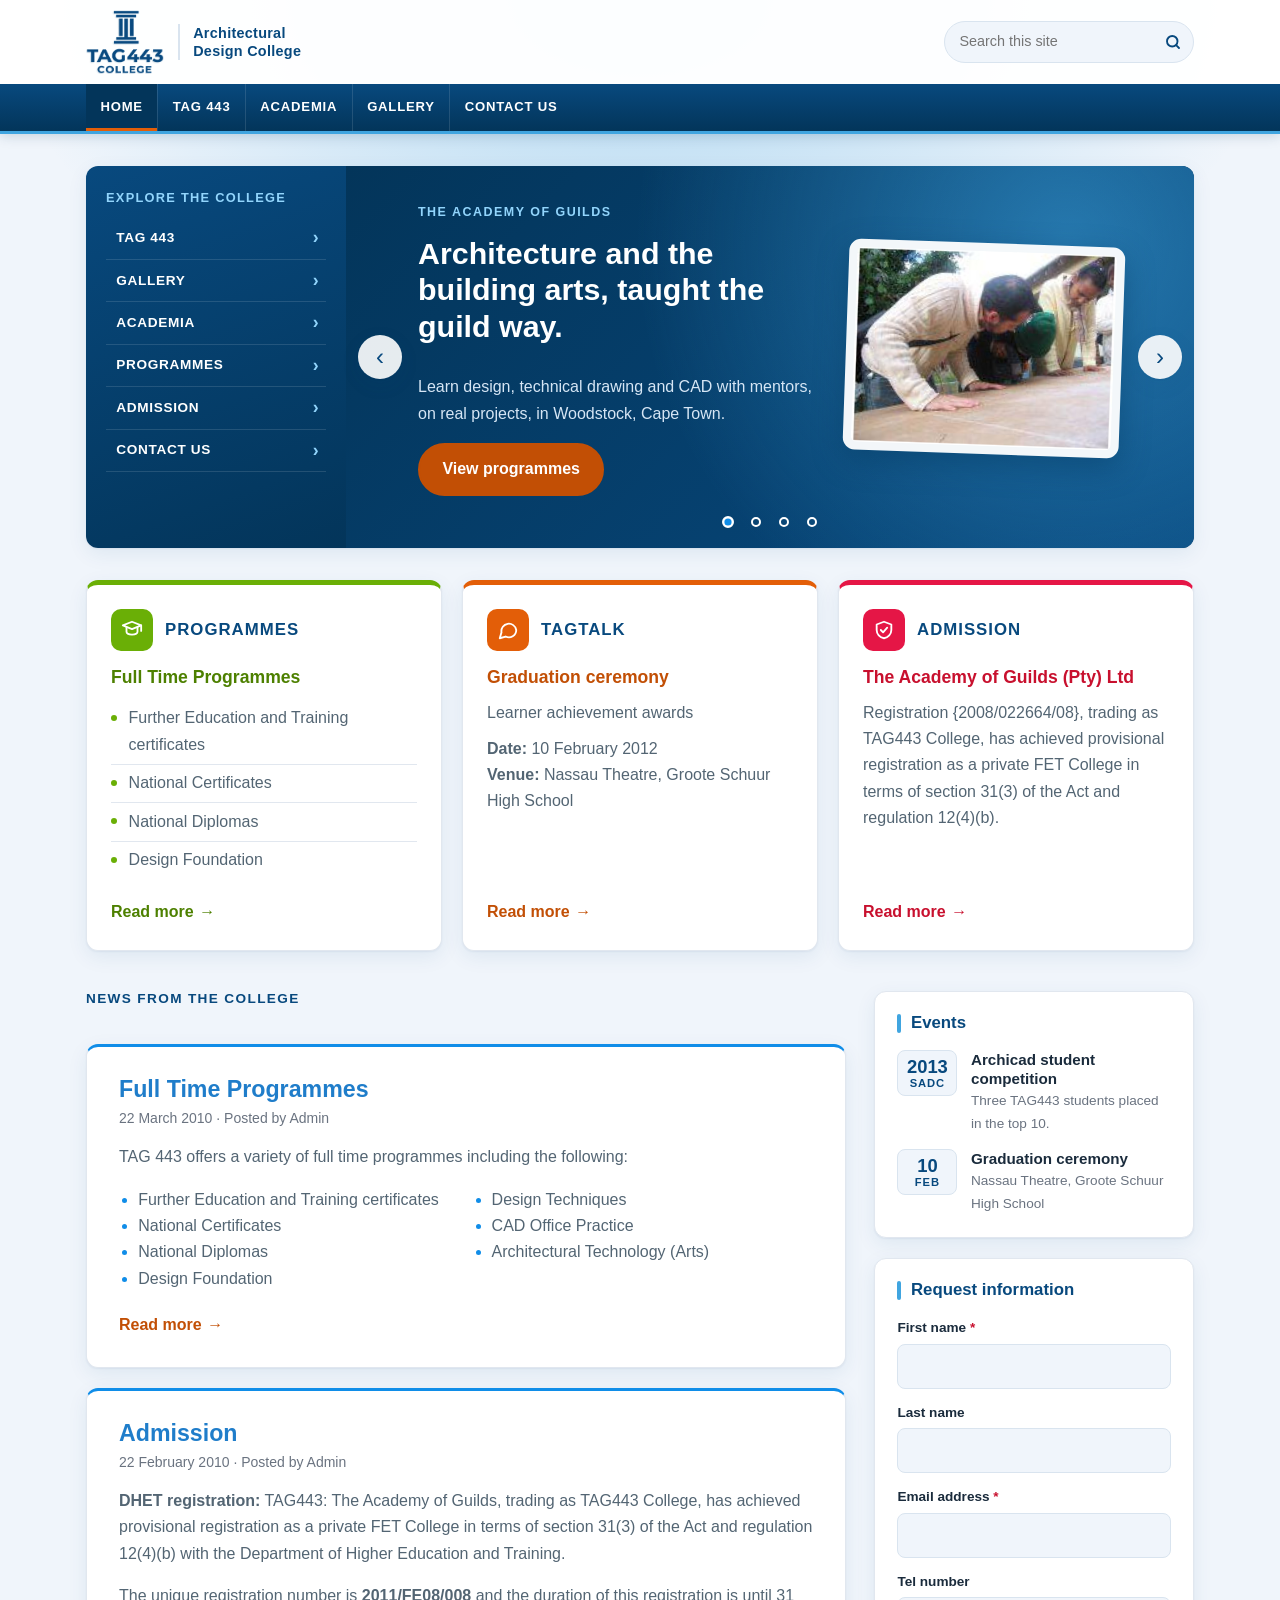
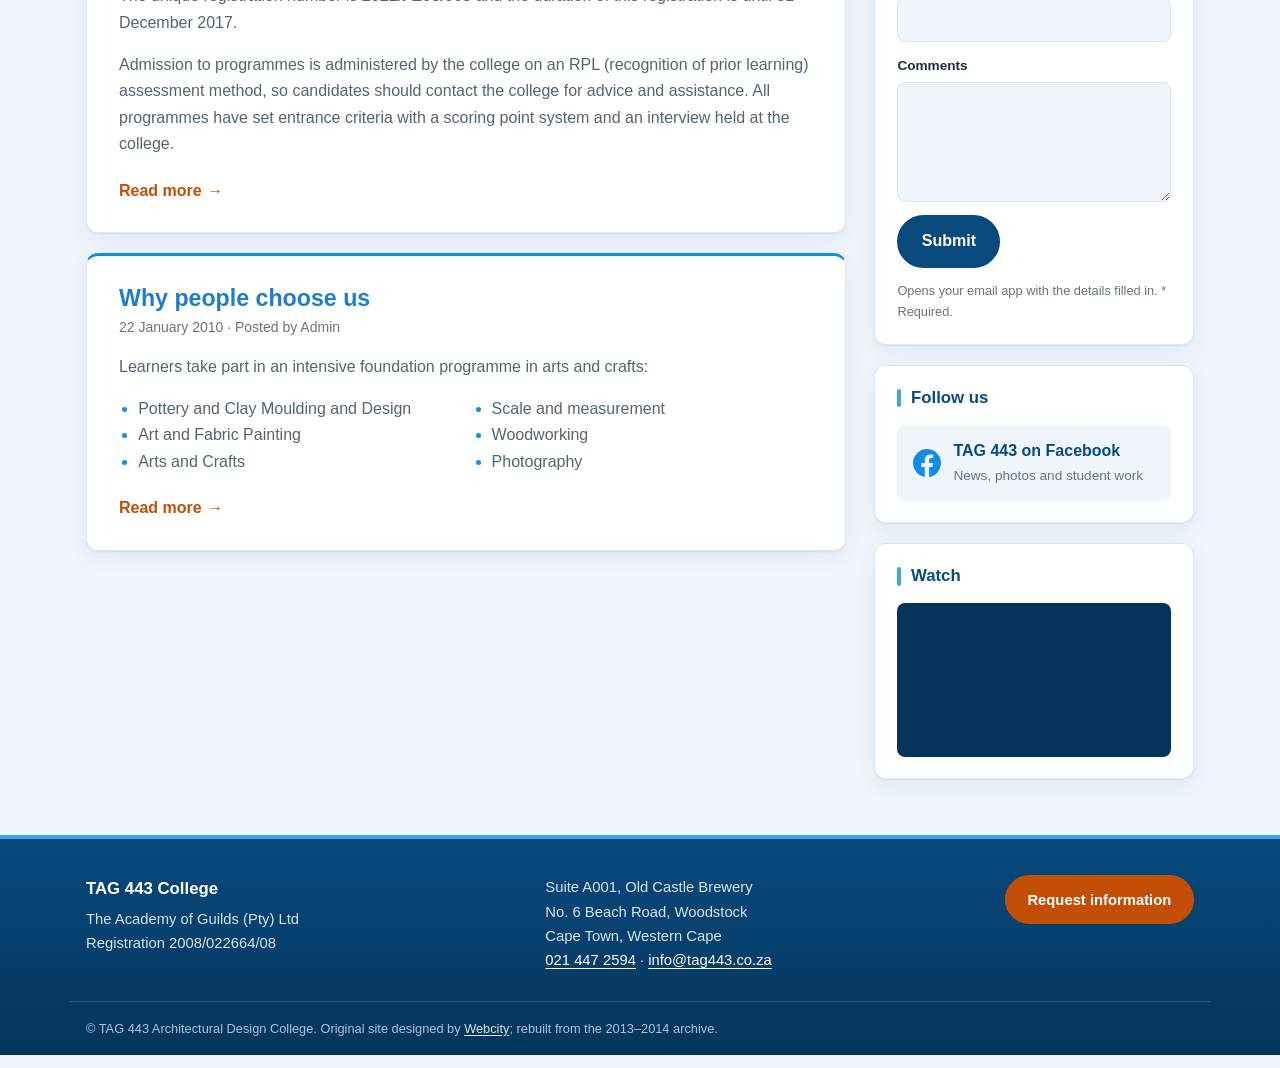
==== commit caebee9b: "Update Tag443" ====
--- a/index.html
+++ b/index.html
@@ -1,573 +1,286 @@
-<!DOCTYPE html PUBLIC "-//W3C//DTD XHTML 1.0 Strict//EN" "http://www.w3.org/TR/xhtml1/DTD/xhtml1-strict.dtd">
-<html xmlns="http://www.w3.org/11001/xhtml" lang="en-US" class="cufon-active cufon-ready"><head profile="http://gmpg.org/xfn/11"><meta http-equiv="Content-Type" content="text/html; charset=UTF-8">
-
-<title>
-TAG 443 Architectural Design College</title>
-<link rel="stylesheet" href="./assets/style.css" type="text/css" media="screen">
-<link rel="alternate" type="application/rss+xml" title="TAG 443 Architectural Design College RSS Feed" href="http://tag443.co.za/?feed=rss2">
-<link rel="alternate" type="application/atom+xml" title="TAG 443 Architectural Design College Atom Feed" href="http://tag443.co.za/?feed=atom">
-<link rel="pingback" href="http://tag443.co.za/xmlrpc.php">
-
-
-<!-- <script type="text/javascript" src="/js/jquery-1.3.2.js"></script>-->
-<script type="text/javascript" src="./assets/ie6_script.js"></script>
-<script type="text/javascript" src="./assets/cufon-yui.js"></script><style type="text/css">cufon{text-indent:0!important;}@media screen,projection{cufon{display:inline!important;display:inline-block!important;position:relative!important;vertical-align:middle!important;font-size:1px!important;line-height:1px!important;}cufon cufontext{display:-moz-inline-box!important;display:inline-block!important;width:0!important;height:0!important;overflow:hidden!important;text-indent:-10000in!important;}cufon canvas{position:relative!important;}}@media print{cufon{padding:0!important;}cufon canvas{display:none!important;}}</style>
-<script type="text/javascript" src="./assets/cufon-replace.js"></script>
-<script type="text/javascript" src="./assets/Arial_400.font.js"></script>
-<script type="text/javascript" src="./assets/menu.js"></script>
-
-<!--For the menu-->
-<link rel="stylesheet" type="text/css" href="./assets/effect-styles.css">
-<script type="text/javascript" src="./assets/jquery.js"></script>
-<script type="text/javascript" src="./assets/sliding_effect.js"></script>
-<!--Menu file end-->
-<link rel="stylesheet" id="layerslider_css-css" href="./assets/layerslider.css" type="text/css" media="all">
-<link rel="stylesheet" id="contact-form-7-css" href="./assets/styles.css" type="text/css" media="all">
-<script type="text/javascript" src="./assets/jquery-1.8.3.js"></script>
-<script type="text/javascript" src="./assets/jquery.bgiframe.js"></script>
-<script type="text/javascript" src="./assets/jquery.tooltip.min.js"></script>
-<script type="text/javascript" src="./assets/layerslider.kreaturamedia.jquery.js"></script>
-<script type="text/javascript" src="./assets/jquery-easing-1.3.js"></script>
-<link rel="EditURI" type="application/rsd+xml" title="RSD" href="http://tag443.co.za/xmlrpc.php?rsd">
-<link rel="wlwmanifest" type="application/wlwmanifest+xml" href="http://tag443.co.za/wp-includes/wlwmanifest.xml"> 
-<meta name="generator" content="WordPress 3.5.2">
-<!-- Start Of Script Generated By Events-Calendar [Luke Howell | www.lukehowell.com] and [R. MALKA | www.heirem.fr] -->
-<!-- More information at http://wp-eventscalendar.com. -->
-<link type="text/css" rel="stylesheet" href="./assets/thickbox.css">
-<link type="text/css" rel="stylesheet" href="./assets/events-calendar.css">
- <script type="text/javascript">
-	// <![CDATA[
-	var ecd = {};
-	ecd.jq = jQuery.noConflict(false);
-	//]]>
- </script>
-<!-- End Of Script Generated By Events-Calendar - Version: 6.7.6 -->
-
-	<link rel="stylesheet" type="text/css" href="./assets/dcverticalmegamenu.css" media="screen">
-	<link rel="stylesheet" href="./assets/skin.css" type="text/css" media="screen"><link rel="stylesheet" href="./assets/layerslider/skins/borderlessdark/skin.css" type="text/css"></head>
+<!DOCTYPE html>
+<html lang="en-ZA">
+<head>
+  <meta charset="utf-8">
+  <meta name="viewport" content="width=device-width, initial-scale=1">
+  <title>TAG 443 Architectural Design College</title>
+  <meta name="description" content="TAG 443 Architectural Design College (The Academy of Guilds) in Woodstock, Cape Town — full time and part time programmes in design foundation, design techniques, CAD and architectural technology.">
+  <link rel="canonical" href="https://rossmelany405-rgb.github.io/Tag443/">
+  <meta property="og:type" content="website">
+  <meta property="og:site_name" content="TAG 443 Architectural Design College">
+  <meta property="og:title" content="TAG 443 Architectural Design College">
+  <meta property="og:description" content="TAG 443 Architectural Design College (The Academy of Guilds) in Woodstock, Cape Town — full time and part time programmes in design foundation, design techniques, CAD and architectural technology.">
+  <meta property="og:url" content="https://rossmelany405-rgb.github.io/Tag443/">
+  <meta property="og:image" content="https://rossmelany405-rgb.github.io/Tag443/assets/img/logo-large.png">
+  <meta name="theme-color" content="#08497e">
+  <link rel="icon" href="assets/img/favicon.png" type="image/png">
+  <link rel="apple-touch-icon" href="assets/img/apple-touch-icon.png">
+  <link rel="stylesheet" href="assets/css/style.css">
+  <script src="assets/js/main.js" defer></script>
+</head>
 <body>
- 
-<div class="main">
-<div class="main-bg">
-<div class="tail-right"></div>
-<div class="main-width">
-
-<!--header-->
-
-<div class="header">
-  <div class="logo">
-    <div class="indent">
-      <h1 onclick="location.href='http://tag443.co.za/'"><cufon class="cufon cufon-canvas" alt="TAG " style="width: 48px; height: 21.0021px;"><canvas width="93" height="28" style="width: 93px; height: 28px; top: -4px; left: -14px;"></canvas><cufontext>TAG </cufontext></cufon><cufon class="cufon cufon-canvas" alt="443 " style="width: 41px; height: 21.0021px;"><canvas width="87" height="28" style="width: 87px; height: 28px; top: -4px; left: -14px;"></canvas><cufontext>443 </cufontext></cufon><cufon class="cufon cufon-canvas" alt="Architectural " style="width: 123px; height: 21.0021px;"><canvas width="168" height="28" style="width: 168px; height: 28px; top: -4px; left: -14px;"></canvas><cufontext>Architectural </cufontext></cufon><cufon class="cufon cufon-canvas" alt="Design " style="width: 72px; height: 21.0021px;"><canvas width="117" height="28" style="width: 117px; height: 28px; top: -4px; left: -14px;"></canvas><cufontext>Design </cufontext></cufon><cufon class="cufon cufon-canvas" alt="College" style="width: 72px; height: 21.0021px;"><canvas width="111" height="28" style="width: 111px; height: 28px; top: -4px; left: -14px;"></canvas><cufontext>College</cufontext></cufon></h1>
-    </div>
-  </div>
-  <div class="search">
-    <div class="indent">
-      <form method="get" id="searchform" action="http://tag443.co.za/">
-	<input type="text" class="text" value="" name="s" id="s"><input class="but" type="image" src="./assets/search.gif" value="submit">
-</form>
-    </div>
-  </div>
-  <div class="main-menu">
-    <div id="nav">
-      <div class="menu">
-<ul id="menu-top-menu" class=""><li id="menu-item-92" class="menu-item menu-item-type-custom menu-item-object-custom current-menu-item current_page_item menu-item-home menu-item-92"><a href="http://tag443.co.za/">HOME</a></li>
-<li id="menu-item-64" class="menu-item menu-item-type-post_type menu-item-object-page menu-item-64"><a href="http://tag443.co.za/?page_id=2">TAG 443</a></li>
-<li id="menu-item-63" class="menu-item menu-item-type-post_type menu-item-object-page menu-item-63"><a href="http://tag443.co.za/?page_id=15">THE GUILDS</a></li>
-<li id="menu-item-61" class="menu-item menu-item-type-post_type menu-item-object-page menu-item-61"><a href="http://tag443.co.za/?page_id=19">ACADEMIA</a></li>
-<li id="menu-item-60" class="menu-item menu-item-type-post_type menu-item-object-page menu-item-60"><a href="http://tag443.co.za/?page_id=21">DESIGNS</a></li>
-<li id="menu-item-62" class="menu-item menu-item-type-post_type menu-item-object-page menu-item-62"><a href="http://tag443.co.za/?page_id=18">GALLERY</a></li>
-<li id="menu-item-59" class="menu-item menu-item-type-post_type menu-item-object-page menu-item-59"><a href="http://tag443.co.za/?page_id=23">WORKSHOP</a></li>
-<li id="menu-item-114" class="menu-item menu-item-type-post_type menu-item-object-page menu-item-114"><a href="http://tag443.co.za/?page_id=27">CONTACT US</a></li>
-</ul>      </div>
-    </div>
-  </div>
-</div>
-
-<!--/ header-->
-
-<div class="flash">
-  <div class="indent"> 
-    <!--Valid flash version 8.0-->
-    <div class="left-header" align="left">
-    
-    <div id="navigation-block">
-        	
-            <ul id="sliding-navigation" class=""><li id="menu-item-105" class="sliding-element menu-item menu-item-type-custom menu-item-object-custom current-menu-item current_page_item menu-item-home menu-item-105" style="margin-left: 0px;"><a href="http://tag443.co.za/" style="padding-left: 25px;">HOME</a></li>
-<li id="menu-item-99" class="sliding-element menu-item menu-item-type-post_type menu-item-object-page menu-item-99" style="margin-left: 0px;"><a href="http://tag443.co.za/?page_id=2" style="padding-left: 25px;">TAG 443</a></li>
-<li id="menu-item-100" class="sliding-element menu-item menu-item-type-post_type menu-item-object-page menu-item-100" style="margin-left: 0px;"><a href="http://tag443.co.za/?page_id=15">THE GUILDS</a></li>
-<li id="menu-item-101" class="sliding-element menu-item menu-item-type-post_type menu-item-object-page menu-item-101" style="margin-left: 0px;"><a href="http://tag443.co.za/?page_id=18">GALLERY</a></li>
-<li id="menu-item-102" class="sliding-element menu-item menu-item-type-post_type menu-item-object-page menu-item-102" style="margin-left: 0px;"><a href="http://tag443.co.za/?page_id=19">ACADEMIA</a></li>
-<li id="menu-item-103" class="sliding-element menu-item menu-item-type-post_type menu-item-object-page menu-item-103" style="margin-left: 0px;"><a href="http://tag443.co.za/?page_id=21">DESIGNS</a></li>
-<li id="menu-item-104" class="sliding-element menu-item menu-item-type-post_type menu-item-object-page menu-item-104" style="margin-left: 0px;"><a href="http://tag443.co.za/?page_id=23">WORKSHOP</a></li>
-</ul>           
-            
-        </div>
-        
-        
-                </div>
-    <div class="right-header" align="right">
-      <script type="text/javascript">
-            jQuery(document).ready(function() {
-                jQuery("#layerslider_1").layerSlider({
-                    width : '720px',
-                    height : '296px',
-                    responsive : true,
-                    responsiveUnder : 0,
-                    sublayerContainer : 0,
-                    autoStart : true,
-                    pauseOnHover : false,
-                    firstLayer : 1,
-                    animateFirstLayer : true,
-                    randomSlideshow : false,
-                    twoWaySlideshow : true,
-                    loops : 0,
-                    forceLoopNum : true,
-                    autoPlayVideos : true,
-                    autoPauseSlideshow : 'auto',
-                    youtubePreview : 'maxresdefault.jpg',
-                    keybNav : true,
-                    touchNav : true,
-                    skin : 'borderlessdark',
-                    skinsPath : 'assets/layerslider/skins/',
-globalBGColor : '#blue',
-navPrevNext : true,
-                    navStartStop : false,
-                    navButtons : true,
-                    hoverPrevNext : true,
-                    hoverBottomNav : false,
-                    thumbnailNavigation : 'disabled',
-                    tnWidth : 100,
-                    tnHeight : 60,
-                    tnContainerWidth : '60%',
-                    tnActiveOpacity : 35,
-                    tnInactiveOpacity : 100,
-                    imgPreload : true,
-            		yourLogo : false,
-                    yourLogoStyle : 'position: absolute; left: 10px; top: 10px; z-index: 99;',
-                    yourLogoLink : false,
-                    yourLogoTarget : '_blank',
-                    cbInit : function(element) { },
-                    cbStart : function(data) { },
-                    cbStop : function(data) { },
-                    cbPause : function(data) { },
-                    cbAnimStart : function(data) { },
-                    cbAnimStop : function(data) { },
-                    cbPrev : function(data) { },
-                    cbNext : function(data) { },
-                });
-            });
-        </script><div id="layerslider_1" style="width: 720px; height: 296px; margin: 0px auto; " class="ls-container ls-borderlessdark"><div class="ls-inner" style="width: 720px; height: 296px;"><div class="ls-layer" style="width: 720px; height: 296px;"><img src="./assets/slider11.jpg" class="ls-bg"></div><div class="ls-layer" style="width: 720px; height: 296px;"><img src="./assets/slider21.jpg" class="ls-bg"></div><div class="ls-layer" style="width: 720px; height: 296px;"><img src="./assets/slider31.jpg" class="ls-bg"></div><div class="ls-layer" style="width: 720px; height: 296px;"><img src="./assets/slider42.jpg" class="ls-bg"></div></div><a class="ls-nav-prev" href="http://tag443.co.za/#" style="display: none;"></a><a class="ls-nav-next" href="http://tag443.co.za/#" style="display: none;"></a><div class="ls-bottom-nav-wrapper"><span class="ls-nav-sides ls-nav-sideleft"></span><span class="ls-bottom-slidebuttons"><a href="http://tag443.co.za/#"></a><a href="http://tag443.co.za/#"></a><a href="http://tag443.co.za/#"></a><a href="http://tag443.co.za/#" class="ls-nav-active"></a></span><span class="ls-nav-sides ls-nav-sideright"></span></div><div class="ls-shadow" style=""></div></div>    </div>
-  </div>
-</div>
-<div class="custom">
-  <div class="indent">
-    <div class="left custom01">
-      <div class="title">
-        <h2><cufon class="cufon cufon-canvas" alt="PROGRAMMES" style="width: 133px; height: 18px;"><canvas width="164" height="24" style="width: 164px; height: 24px; top: -4px; left: -12px;"></canvas><cufontext>PROGRAMMES</cufontext></cufon></h2>
-      </div>
-      <div class="border">
-        <div class="text">
-          <h3>Full Time Programmes</h3>
-          <p>Further Education and Training certificates</p>
-          <p>National Certificates</p>
-          <p>National Diplomas</p>
-          <p>Design Foundation</p>
-          <p><a class="more" href="http://tag443.co.za/?page_id=123">Read more</a></p>
-        </div>
+  <a class="skip-link" href="#main">Skip to content</a>
+  <header class="site-header">
+    <div class="header-top">
+      <div class="wrap header-inner">
+        <a class="brand" href="./">
+          <img src="assets/img/logo.png" alt="" width="195" height="160">
+          <span class="brand-text"><span class="visually-hidden">TAG 443 </span>Architectural Design College</span>
+        </a>
+        <form class="search" role="search" action="https://www.google.com/search" method="get">
+          <label class="visually-hidden" for="site-search">Search this site</label>
+          <input type="search" id="site-search" name="q" placeholder="Search this site">
+          <input type="hidden" name="as_sitesearch" value="rossmelany405-rgb.github.io/Tag443">
+          <button type="submit" aria-label="Search">
+            <svg viewBox="0 0 24 24" fill="none" stroke="currentColor" stroke-width="2.5" stroke-linecap="round" aria-hidden="true"><circle cx="11" cy="11" r="7"/><path d="m20 20-3.5-3.5"/></svg>
+          </button>
+        </form>
+        <button class="nav-toggle" type="button" aria-expanded="false" aria-controls="site-nav">
+          <span class="nav-toggle-bar" aria-hidden="true"></span>
+          <span class="visually-hidden">Menu</span>
+        </button>
       </div>
     </div>
-    <div class="left custom02">
-      <div class="title">
-        <h2><cufon class="cufon cufon-canvas" alt="TAGTALK" style="width: 80px; height: 18px;"><canvas width="112" height="24" style="width: 112px; height: 24px; top: -4px; left: -12px;"></canvas><cufontext>TAGTALK</cufontext></cufon></h2>
+    <nav id="site-nav" class="site-nav" aria-label="Main">
+      <ul class="wrap">
+        <li><a href="./" aria-current="page">Home</a></li>
+        <li><a href="about/">TAG 443</a></li>
+        <li><a href="academia/">Academia</a></li>
+        <li><a href="gallery/">Gallery</a></li>
+        <li><a href="contact/">Contact Us</a></li>
+      </ul>
+    </nav>
+  </header>
+
+  <main id="main" class="wrap">
+    <h1 class="visually-hidden">TAG 443 Architectural Design College</h1>
+
+    <section class="hero" aria-label="Welcome">
+      <nav class="quick-links" aria-labelledby="quick-links-title">
+        <h2 id="quick-links-title">Explore the college</h2>
+        <ul>
+          <li><a href="about/">TAG 443</a></li>
+          <li><a href="gallery/">Gallery</a></li>
+          <li><a href="academia/">Academia</a></li>
+          <li><a href="programmes/">Programmes</a></li>
+          <li><a href="admission/">Admission</a></li>
+          <li><a href="contact/">Contact Us</a></li>
+        </ul>
+      </nav>
+
+      <div class="slider" role="region" aria-roledescription="carousel" aria-label="Highlights">
+        <ul class="slides">
+          <li class="slide" aria-roledescription="slide" aria-label="1 of 4">
+            <div class="slide-text">
+              <p class="slide-kicker">The Academy of Guilds</p>
+              <p class="slide-title">Architecture and the building arts, taught the guild way.</p>
+              <p>Learn design, technical drawing and CAD with mentors, on real projects, in Woodstock, Cape Town.</p>
+              <a class="button" href="programmes/">View programmes</a>
+            </div>
+            <figure><img src="assets/img/intro-1.jpg" alt="Learners working on a large drawing board" width="204" height="154" decoding="async"></figure>
+          </li>
+          <li class="slide" aria-roledescription="slide" aria-label="2 of 4">
+            <div class="slide-text">
+              <p class="slide-kicker">Since 2006</p>
+              <p class="slide-title">From the Phakamani project to an accredited college.</p>
+              <p>TAG443 began with 160 learners from across the Western Cape.</p>
+              <a class="button" href="about/">Our story</a>
+            </div>
+            <figure><img src="assets/img/intro-2.jpg" alt="Historic photograph of a long college building" width="204" height="154" loading="lazy" decoding="async"></figure>
+          </li>
+          <li class="slide" aria-roledescription="slide" aria-label="3 of 4">
+            <div class="slide-text">
+              <p class="slide-kicker">Designlab</p>
+              <p class="slide-title">Sketching, detailing and concept interpretation.</p>
+              <p>Design foundation, architecture and the building arts, with MAPPP SETA accreditation.</p>
+              <a class="button" href="academia/">See Academia</a>
+            </div>
+            <figure><img src="assets/img/intro-3.jpg" alt="Learners and a facilitator in a design classroom" width="204" height="154" loading="lazy" decoding="async"></figure>
+          </li>
+          <li class="slide" aria-roledescription="slide" aria-label="4 of 4">
+            <div class="slide-text">
+              <p class="slide-kicker">CADlab</p>
+              <p class="slide-title">Industry software, from AutoCAD to Archicad.</p>
+              <p>Our students placed 3rd, 8th and 9th in the 2013 Archicad SADC student competition.</p>
+              <a class="button" href="competitions/">Competition results</a>
+            </div>
+            <figure><img src="assets/img/cadlab.jpg" alt="Students at computers in the TAG443 CADlab" width="273" height="183" loading="lazy" decoding="async"></figure>
+          </li>
+        </ul>
+        <button class="slider-btn slider-prev" type="button" aria-label="Previous slide">&#8249;</button>
+        <button class="slider-btn slider-next" type="button" aria-label="Next slide">&#8250;</button>
+        <div class="slider-dots"></div>
       </div>
-      <div class="border">
-        <div class="text">
-          <h3>GRADUATION CEREMONY<br>
-           (Learner achievement awards)</h3>
-          <p>date:-10th February 2012</p>
-          <p>Venue: - Nassau theatre </p>
-          <p>Groote Schuur high school</p>
-          <p><a class="more" href="http://tag443.co.za/?page_id=124">Read more</a></p>
+    </section>
+
+    <section class="features" aria-label="Highlights">
+      <article class="card card-programmes">
+        <div class="card-head">
+          <span class="card-icon" aria-hidden="true">
+            <svg viewBox="0 0 24 24" fill="none" stroke="currentColor" stroke-width="2" stroke-linecap="round" stroke-linejoin="round"><path d="M2 7l10-4 10 4-10 4z"/><path d="M6 9v5c0 1.7 2.7 3 6 3s6-1.3 6-3V9"/><path d="M22 7v6"/></svg>
+          </span>
+          <h2>Programmes</h2>
         </div>
+        <h3>Full Time Programmes</h3>
+        <ul class="plain">
+          <li>Further Education and Training certificates</li>
+          <li>National Certificates</li>
+          <li>National Diplomas</li>
+          <li>Design Foundation</li>
+        </ul>
+        <p><a class="more" href="programmes/">Read more <span class="visually-hidden">about programmes</span></a></p>
+      </article>
+      <article class="card card-tagtalk">
+        <div class="card-head">
+          <span class="card-icon" aria-hidden="true">
+            <svg viewBox="0 0 24 24" fill="none" stroke="currentColor" stroke-width="2" stroke-linecap="round" stroke-linejoin="round"><path d="M21 12a8 8 0 0 1-11.6 7.1L3 21l1.9-6.4A8 8 0 1 1 21 12z"/></svg>
+          </span>
+          <h2>TagTalk</h2>
+        </div>
+        <h3>Graduation ceremony</h3>
+        <p>Learner achievement awards</p>
+        <p><strong>Date:</strong> 10 February 2012<br>
+          <strong>Venue:</strong> Nassau Theatre, Groote Schuur High School</p>
+        <p><a class="more" href="tagtalk/">Read more <span class="visually-hidden">about the graduation ceremony</span></a></p>
+      </article>
+      <article class="card card-admission">
+        <div class="card-head">
+          <span class="card-icon" aria-hidden="true">
+            <svg viewBox="0 0 24 24" fill="none" stroke="currentColor" stroke-width="2" stroke-linecap="round" stroke-linejoin="round"><path d="M12 3l8 3v6c0 4.5-3.4 8.3-8 9-4.6-.7-8-4.5-8-9V6z"/><path d="m8.5 12 2.5 2.5 4.5-5"/></svg>
+          </span>
+          <h2>Admission</h2>
+        </div>
+        <h3>The Academy of Guilds (Pty) Ltd</h3>
+        <p>Registration {2008/022664/08}, trading as TAG443 College, has achieved provisional registration as a private FET College in terms of section 31(3) of the Act and regulation 12(4)(b).</p>
+        <p><a class="more" href="admission/">Read more <span class="visually-hidden">about admission</span></a></p>
+      </article>
+    </section>
+
+    <div class="home-grid">
+      <section class="posts" aria-labelledby="news-title">
+        <h2 class="section-title" id="news-title">News from the college</h2>
+        <article class="post">
+          <h2><a href="programmes/">Full Time Programmes</a></h2>
+          <p class="meta"><time datetime="2010-03-22">22 March 2010</time> · Posted by Admin</p>
+          <p>TAG 443 offers a variety of full time programmes including the following:</p>
+          <ul class="cols">
+            <li>Further Education and Training certificates</li>
+            <li>National Certificates</li>
+            <li>National Diplomas</li>
+            <li>Design Foundation</li>
+            <li>Design Techniques</li>
+            <li>CAD Office Practice</li>
+            <li>Architectural Technology (Arts)</li>
+          </ul>
+          <a class="more" href="programmes/">Read more <span class="visually-hidden">about full time programmes</span></a>
+        </article>
+        <article class="post">
+          <h2><a href="admission/">Admission</a></h2>
+          <p class="meta"><time datetime="2010-02-22">22 February 2010</time> · Posted by Admin</p>
+          <p><strong>DHET registration:</strong> TAG443: The Academy of Guilds, trading as TAG443 College, has achieved provisional registration as a private FET College in terms of section 31(3) of the Act and regulation 12(4)(b) with the Department of Higher Education and Training.</p>
+          <p>The unique registration number is <strong>2011/FE08/008</strong> and the duration of this registration is until 31 December 2017.</p>
+          <p>Admission to programmes is administered by the college on an RPL (recognition of prior learning) assessment method, so candidates should contact the college for advice and assistance. All programmes have set entrance criteria with a scoring point system and an interview held at the college.</p>
+          <a class="more" href="admission/">Read more <span class="visually-hidden">about admission</span></a>
+        </article>
+        <article class="post">
+          <h2><a href="about/">Why people choose us</a></h2>
+          <p class="meta"><time datetime="2010-01-22">22 January 2010</time> · Posted by Admin</p>
+          <p>Learners take part in an intensive foundation programme in arts and crafts:</p>
+          <ul class="cols">
+            <li>Pottery and Clay Moulding and Design</li>
+            <li>Art and Fabric Painting</li>
+            <li>Arts and Crafts</li>
+            <li>Scale and measurement</li>
+            <li>Woodworking</li>
+            <li>Photography</li>
+          </ul>
+          <a class="more" href="about/">Read more <span class="visually-hidden">about why people choose us</span></a>
+        </article>
+      </section>
+
+      <aside class="sidebar" aria-label="Sidebar">
+        <section class="widget" aria-labelledby="events-title">
+          <h2 id="events-title">Events</h2>
+          <ul class="events">
+            <li class="event">
+              <time class="event-date" datetime="2013"><span class="day">2013</span><span class="mon">SADC</span></time>
+              <div>
+                <h3><a href="competitions/">Archicad student competition</a></h3>
+                <p>Three TAG443 students placed in the top 10.</p>
+              </div>
+            </li>
+            <li class="event">
+              <time class="event-date" datetime="2012-02-10"><span class="day">10</span><span class="mon">Feb</span></time>
+              <div>
+                <h3><a href="tagtalk/">Graduation ceremony</a></h3>
+                <p>Nassau Theatre, Groote Schuur High School</p>
+              </div>
+            </li>
+          </ul>
+        </section>
+
+        <section class="widget" aria-labelledby="request-title">
+          <h2 id="request-title">Request information</h2>
+          <form class="form" action="mailto:info@tag443.co.za?subject=Information%20request" method="post" enctype="text/plain">
+            <div class="field">
+              <label for="first-name">First name <span class="req" aria-hidden="true">*</span></label>
+              <input type="text" id="first-name" name="First name" autocomplete="given-name" required>
+            </div>
+            <div class="field">
+              <label for="last-name">Last name</label>
+              <input type="text" id="last-name" name="Last name" autocomplete="family-name">
+            </div>
+            <div class="field">
+              <label for="email">Email address <span class="req" aria-hidden="true">*</span></label>
+              <input type="email" id="email" name="Email" autocomplete="email" required>
+            </div>
+            <div class="field">
+              <label for="tel">Tel number</label>
+              <input type="tel" id="tel" name="Tel" autocomplete="tel">
+            </div>
+            <div class="field">
+              <label for="comments">Comments</label>
+              <textarea id="comments" name="Comments" rows="4"></textarea>
+            </div>
+            <button class="button" type="submit">Submit</button>
+            <p class="form-note">Opens your email app with the details filled in. <span aria-hidden="true">*</span> Required.</p>
+          </form>
+        </section>
+
+        <section class="widget" aria-labelledby="follow-title">
+          <h2 id="follow-title">Follow us</h2>
+          <a class="social-link" href="https://www.facebook.com/494151603941978" rel="noopener">
+            <svg viewBox="0 0 24 24" fill="currentColor" aria-hidden="true"><path d="M24 12a12 12 0 1 0-13.9 11.9v-8.4H7.1V12h3V9.4c0-3 1.8-4.7 4.5-4.7 1.3 0 2.7.2 2.7.2v2.9h-1.5c-1.5 0-2 .9-2 1.9V12h3.3l-.5 3.5h-2.8v8.4A12 12 0 0 0 24 12z"/></svg>
+            <div>TAG 443 on Facebook<span>News, photos and student work</span></div>
+          </a>
+        </section>
+
+        <section class="widget" aria-labelledby="video-title">
+          <h2 id="video-title">Watch</h2>
+          <div class="video">
+            <iframe src="https://www.youtube-nocookie.com/embed/sI15a8Gg5og" title="TAG 443 College video" loading="lazy" allow="accelerometer; encrypted-media; gyroscope; picture-in-picture" allowfullscreen></iframe>
+          </div>
+        </section>
+      </aside>
+    </div>
+  </main>
+
+  <footer class="site-footer">
+    <div class="wrap footer-inner">
+      <div>
+        <p class="footer-title">TAG 443 College</p>
+        <p>The Academy of Guilds (Pty) Ltd<br>Registration 2008/022664/08</p>
       </div>
+      <address>
+        Suite A001, Old Castle Brewery<br>
+        No. 6 Beach Road, Woodstock<br>
+        Cape Town, Western Cape<br>
+        <a href="tel:+27214472594">021&nbsp;447&nbsp;2594</a> ·
+        <a href="mailto:info@tag443.co.za">info@tag443.co.za</a>
+      </address>
+      <p class="footer-cta"><a class="button" href="contact/">Request information</a></p>
     </div>
-    <div class="left custom03">
-      <div class="title">
-        <h2><cufon class="cufon cufon-canvas" alt="ADMISSION" style="width: 102px; height: 18px;"><canvas width="132" height="24" style="width: 132px; height: 24px; top: -4px; left: -12px;"></canvas><cufontext>ADMISSION</cufontext></cufon></h2>
-      </div>
-      <div class="border">
-        <div class="text">
-          <h3>TAG443:-The Academy of Guilds <br>(PTY) LTD {2008/022664/08}</h3>
-          <p> trading as TAG443 College has achieved provisional registration as private FET College in terms of section 31(3) of the Act and regulation </p>
-          <p><a class="more" href="http://tag443.co.za/?page_id=125">Read more</a></p>
-        </div>
-      </div>
-    </div>
-  </div>
-</div>
-<div class="content">
-<!--column-left-->
-<div class="column-left">
-
-			
-		<!-- Author information is disabled per default. Uncomment and fill in your details if you want to use it.
-			<li><h2>Author</h2>
-			<p>A little something about you, the author. Nothing lengthy, just an overview.</p>
-		</li>
-		-->
-			
-		<div id="events-calendar" class="widget EC_Widget_display"><div class="widget-bg"><div class="indent">		<div class="title"><div><div><h2><cufon class="cufon cufon-canvas" alt="Events" style="width: 63px; height: 20.002px;"><canvas width="101" height="27" style="width: 101px; height: 27px; top: -4px; left: -13px;"></canvas><cufontext>Events</cufontext></cufon></h2></div></div></div>
-<div id="calendar_wrap">
-<table summary="Event Calendar" id="wp-calendar">
-<caption id="calendar-month" class="calendar-month">October&nbsp; 2013</caption>
-<thead><tr>
-<th abbr="Monday" scope="col" title="Monday">Mon</th>
-<th abbr="Tuesday" scope="col" title="Tuesday">Tue</th>
-<th abbr="Wednesday" scope="col" title="Wednesday">Wed</th>
-<th abbr="Thursday" scope="col" title="Thursday">Thu</th>
-<th abbr="Friday" scope="col" title="Friday">Fri</th>
-<th abbr="Saturday" scope="col" title="Saturday">Sat</th>
-<th abbr="Sunday" scope="col" title="Sunday">Sun</th>
-</tr></thead>
-<tfoot><tr>
- <td class="pad" style="text-align:left" colspan="2">&nbsp;<span id="EC_previousMonth">«Sep</span></td>
-<td class="pad" colspan="3" id="EC_loadingPane" style="text-align:center;"></td>
-<td class="pad" style="text-align:right;" colspan="2"><span id="EC_nextMonth">Nov»</span>&nbsp;</td>
-</tr></tfoot>
-<tbody><tr>
-<td colspan="1" class="padday">&nbsp;</td>
-<td><span id="events-calendar-1">1</span></td>
-<td><span id="events-calendar-2">2</span></td>
-<td><span id="events-calendar-3">3</span></td>
-<td><span id="events-calendar-4">4</span></td>
-<td><span id="events-calendar-5">5</span></td>
-<td><span id="events-calendar-6">6</span></td>
-</tr><tr>
-<td><span id="events-calendar-7">7</span></td>
-<td><span id="events-calendar-8">8</span></td>
-<td><span id="events-calendar-9">9</span></td>
-<td><span id="events-calendar-10">10</span></td>
-<td><span id="events-calendar-11">11</span></td>
-<td><span id="events-calendar-12">12</span></td>
-<td><span id="events-calendar-13">13</span></td>
-</tr><tr>
-<td><span id="events-calendar-14">14</span></td>
-<td><span id="events-calendar-15">15</span></td>
-<td><span id="events-calendar-16">16</span></td>
-<td><span id="events-calendar-17">17</span></td>
-<td id="todayWidget" style="border:thin solid blue;font-weight: bold;"><span id="events-calendar-18">18</span></td>
-<td><span id="events-calendar-19">19</span></td>
-<td><span id="events-calendar-20">20</span></td>
-</tr><tr>
-<td><span id="events-calendar-21">21</span></td>
-<td><span id="events-calendar-22">22</span></td>
-<td><span id="events-calendar-23">23</span></td>
-<td><span id="events-calendar-24">24</span></td>
-<td><span id="events-calendar-25">25</span></td>
-<td><span id="events-calendar-26">26</span></td>
-<td><span id="events-calendar-27">27</span></td>
-</tr><tr>
-<td><span id="events-calendar-28">28</span></td>
-<td><span id="events-calendar-29">29</span></td>
-<td><span id="events-calendar-30">30</span></td>
-<td><span id="events-calendar-31">31</span></td>
-<td colspan="3" class="padday">&nbsp;</td>
-</tr></tbody></table>
-<!-- WPEC script starts here -->
-<script type="text/javascript">
-// <![CDATA[
-tb_pathToImage ="assets/thickbox/loadingAnimation.gif";
-tb_closeImage = "assets/thickbox/tb-close.png";
-(function($) {
-	ecd.jq(document).ready(function() {
-		ecd.jq('#EC_previousMonth')
-			.append('&#171;Sep')
-			.mouseover(function() {
-				ecd.jq(this).css('cursor', 'pointer');
-      		})
-			.click(function() {
-				ecd.jq('#EC_loadingPane').append('<img src="assets/events-calendar/loading.gif" style="width:50px;" />');
-				ecd.jq.get("http://tag443.co.za/index.php",
-					{EC_action: "switchMonth", EC_month: 9, EC_year:  2013},
-					function(ecdata) {
-						ecd.jq('#calendar_wrap').empty().append( ecdata );
-					});
-				});
-
-		ecd.jq('#EC_nextMonth')
-			.prepend('Nov&#187;')
-			.mouseover(function() {
-				ecd.jq(this).css('cursor', 'pointer');
-      		})
-			.click(function() {
-				ecd.jq('#EC_loadingPane').append('<img src="assets/events-calendar/loading.gif" style="width:50px;" />');
-				ecd.jq.get("http://tag443.co.za/index.php",
-					{EC_action: "switchMonth", EC_month: 11, EC_year:  2013},
-					function(ecdata) {
-						ecd.jq('#calendar_wrap').empty().append( ecdata );
-					});
-				});
-
-		ecd.jq.preloadImages = function() {
-			for (var i = 0; i < arguments.length; i++) {
-				jQuery("#calendar_wrap img").attr("src", arguments[i]);
-			}
-		}
-		ecd.jq.preloadImages("assets/events-calendar/loading.gif");
-	});
-})(jQuery);
-//]]>
-</script>
-
-<!-- WPEC script ends here. -->
-</div>
-		</div></div></div>	<div id="custom_cf7-3" class="widget widget_custom_cf7"><div class="widget-bg"><div class="indent">		<div class="title"><div><div><h2><cufon class="cufon cufon-canvas" alt="Request " style="width: 82px; height: 20.002px;"><canvas width="125" height="27" style="width: 125px; height: 27px; top: -4px; left: -13px;"></canvas><cufontext>Request </cufontext></cufon><cufon class="cufon cufon-canvas" alt="information" style="width: 101px; height: 20.002px;"><canvas width="138" height="27" style="width: 138px; height: 27px; top: -4px; left: -13px;"></canvas><cufontext>information</cufontext></cufon></h2></div></div></div>    	<div id="cf7_form_box">
-    	    <div class="wpcf7" id="wpcf7-f57-w1-o1"><form action="http://tag443.co.za/#wpcf7-f57-w1-o1" method="post" class="wpcf7-form" novalidate="novalidate">
-<div style="display: none;">
-<input type="hidden" name="_wpcf7" value="57">
-<input type="hidden" name="_wpcf7_version" value="3.4.2">
-<input type="hidden" name="_wpcf7_unit_tag" value="wpcf7-f57-w1-o1">
-<input type="hidden" name="_wpnonce" value="919a83e54f">
-</div>
-<table width="270" border="0" cellspacing="4" cellpadding="4">
-<tbody><tr>
-<td><span class="wpcf7-form-control-wrap Firstname"><input type="text" name="Firstname" value="" size="40" class="wpcf7-form-control wpcf7-text wpcf7-validates-as-required" id="nm" aria-required="true" placeholder="First name"></span></td>
-</tr>
-<tr>
-<td><span class="wpcf7-form-control-wrap LastName"><input type="text" name="LastName" value="" size="40" class="wpcf7-form-control wpcf7-text" id="nm" placeholder="Last Name"></span></td>
-</tr>
-<tr>
-<td><span class="wpcf7-form-control-wrap Emailaddress"><input type="email" name="Emailaddress" value="" size="40" class="wpcf7-form-control wpcf7-text wpcf7-email wpcf7-validates-as-email" id="nm" placeholder="Email address"></span></td>
-</tr>
-<tr>
-<td><span class="wpcf7-form-control-wrap Telnumber"><input type="text" name="Telnumber" value="" size="40" class="wpcf7-form-control wpcf7-text" id="nm" placeholder="Tel number"></span></td>
-</tr>
-<tr>
-<td><span class="wpcf7-form-control-wrap Comments"><textarea name="Comments" cols="40" rows="10" class="wpcf7-form-control wpcf7-textarea" id="nm1" placeholder="Comments"></textarea></span></td>
-</tr>
-<tr>
-<td><input type="hidden" name="_wpcf7_captcha_challenge_captcha-209" value="2127982250"><img class="wpcf7-form-control wpcf7-captchac wpcf7-captcha-captcha-209" id="captcha" width="72" height="24" alt="captcha" src="./assets/2127982250.png"></td>
-</tr>
-<tr>
-<td><span class="wpcf7-form-control-wrap captcha-209"><input type="text" name="captcha-209" value="" size="40" class="wpcf7-form-control wpcf7-captchar" id="nm"></span></td>
-</tr>
-<tr>
-<td><input type="submit" value="SUBMIT" class="wpcf7-form-control wpcf7-submit" id="snd"></td>
-</tr>
-</tbody></table>
-<div class="wpcf7-response-output wpcf7-display-none"></div></form></div>    	    <div class="clear"></div>
-    	</div>
-        		</div></div></div>	<div id="facebook-like-box" class="widget widget_flb"><div class="widget-bg"><div class="indent">		<div class="title"><div><div><h2></h2></div></div></div><iframe src="http://www.facebook.com/plugins/fan.php?id=494151603941978&amp;width=260&amp;connections=8&amp;stream=false&amp;header=false&amp;locale=en_US" scrolling="no" frameborder="0" allowtransparency="true" style="border:none; overflow:hidden; width:260px; height:290px"></iframe>		</div></div></div>	<div id="text-4" class="widget widget_text"><div class="widget-bg"><div class="indent">			<div class="textwidget"><iframe width="260" height="200" src="https://www.youtube.com/embed/sI15a8Gg5og" frameborder="0" allowfullscreen=""></iframe></div>
-				</div></div></div>
-</div><!--/ column-left-->
-
-<!--column-center-->
-<div class="column-center"><div class="center-indent">
-							
-									<div class="post-8 post type-post status-publish format-standard hentry category-aenean-nonummy-hendrerit category-diam-nonummy-nibh category-sit-amet-consectetuer-magna category-slider category-tincidunt-ut-laoreet-dolore" id="post-8">
-						
-						<div class="border"><div class="indent">
-							
-							<div class="title">
-						
-								<h2><a href="http://tag443.co.za/?p=8" rel="bookmark" title="Permanent Link to Full Time Programmes"><cufon class="cufon cufon-canvas" alt="Full " style="width: 39px; height: 20.002px;"><canvas width="82" height="27" style="width: 82px; height: 27px; top: -4px; left: -13px;"></canvas><cufontext>Full </cufontext></cufon><cufon class="cufon cufon-canvas" alt="Time " style="width: 50px; height: 20.002px;"><canvas width="93" height="27" style="width: 93px; height: 27px; top: -4px; left: -13px;"></canvas><cufontext>Time </cufontext></cufon><cufon class="cufon cufon-canvas" alt="Programmes" style="width: 116px; height: 20.002px;"><canvas width="155" height="27" style="width: 155px; height: 27px; top: -4px; left: -13px;"></canvas><cufontext>Programmes</cufontext></cufon></a></h2>
-
-								<div class="date">
-									March 22, 2010 @ 2:53 am posted by Admin								</div>
-								
-								
-							</div>
-					
-							<div class="text-box">
-								<p>TAG 443 offers a variety of full time programmes including the following:</p>
-<p><strong>Full Time Programmes</strong></p>
-<p style="text-align: left;" align="center">Further Education and Training certificates</p>
-<p style="text-align: left;" align="center">National Certificates</p>
-<p style="text-align: left;" align="center">National Diplomas</p>
-<p>Design Foundation</p>
-<p>Design Techniques</p>
-<p>CAD Office Practise</p>
-<p>Architectural Technology (Arts)</p>
-<p> <a href="http://tag443.co.za/?p=8#more-8" class="more-link">read more</a></p>
-							</div>
-							
-							<div class="comments">
-								<a href="http://tag443.co.za/?p=8#respond" title="Comment on Full Time Programmes">0 Comments</a>							</div>
-							
-							<div class="link-edit"></div>	
-						
-						</div></div>
-					
-				</div>
-				
-							<div class="post-5 post type-post status-publish format-standard hentry category-sit-amet-consectetuer-magna" id="post-5">
-						
-						<div class="border"><div class="indent">
-							
-							<div class="title">
-						
-								<h2><a href="http://tag443.co.za/?p=5" rel="bookmark" title="Permanent Link to Admission"><cufon class="cufon cufon-canvas" alt="Admission" style="width: 94px; height: 20.002px;"><canvas width="131" height="27" style="width: 131px; height: 27px; top: -4px; left: -13px;"></canvas><cufontext>Admission</cufontext></cufon></a></h2>
-
-								<div class="date">
-									February 22, 2010 @ 2:51 am posted by Admin								</div>
-								
-								
-							</div>
-					
-							<div class="text-box">
-								<p>DHET REGISTRATION: TAG443:-The Academy of Guilds</p>
-<p>trading as TAG443 College has achieved provisional registration as private FET College in terms of section 31(3) of the Act and regulation 12(4)(b) with the Department of Higher Education and Training</p>
-<p>The unique registration number is 2011/FE08/008 and the duration of this registration is until the 31st December 2017.</p>
-<p>Admission to programmes is administered by the college on a RPL assessment method (recognition of prior learning) and therefore it is advisable for candidates to contact the college for further advice and assistance.</p>
-<p>All programmes has set criteria on entrance with a scoring point system and an interview held at the college.</p>
-<p> <a href="http://tag443.co.za/?p=5#more-5" class="more-link">read more</a></p>
-							</div>
-							
-							<div class="comments">
-								<a href="http://tag443.co.za/?p=5#respond" title="Comment on Admission">0 Comments</a>							</div>
-							
-							<div class="link-edit"></div>	
-						
-						</div></div>
-					
-				</div>
-				
-							<div class="post-1 post type-post status-publish format-standard hentry category-aenean-nonummy-hendrerit category-diam-nonummy-nibh category-proin-dictum-elementum-velit category-sit-amet-consectetuer-magna category-slider category-tincidunt-ut-laoreet-dolore category-vestibulum-ante-ipsum-primis category-voluptatem-accusantium-dolorem" id="post-1">
-						
-						<div class="border"><div class="indent">
-							
-							<div class="title">
-						
-								<h2><a href="http://tag443.co.za/?p=1" rel="bookmark" title="Permanent Link to Why people choose us"><cufon class="cufon cufon-canvas" alt="Why " style="width: 47px; height: 20.002px;"><canvas width="90" height="27" style="width: 90px; height: 27px; top: -4px; left: -13px;"></canvas><cufontext>Why </cufontext></cufon><cufon class="cufon cufon-canvas" alt="people " style="width: 67px; height: 20.002px;"><canvas width="110" height="27" style="width: 110px; height: 27px; top: -4px; left: -13px;"></canvas><cufontext>people </cufontext></cufon><cufon class="cufon cufon-canvas" alt="choose " style="width: 72px; height: 20.002px;"><canvas width="115" height="27" style="width: 115px; height: 27px; top: -4px; left: -13px;"></canvas><cufontext>choose </cufontext></cufon><cufon class="cufon cufon-canvas" alt="us" style="width: 22px; height: 20.002px;"><canvas width="60" height="27" style="width: 60px; height: 27px; top: -4px; left: -13px;"></canvas><cufontext>us</cufontext></cufon></a></h2>
-
-								<div class="date">
-									January 22, 2010 @ 2:44 am posted by Admin								</div>
-								
-								
-							</div>
-					
-							<div class="text-box">
-								<div class="left">
-<ul>
-<li><a href="http://tag443.co.za/#">Pottery and Clay Moulding and Design</a></li>
-<li><a href="http://tag443.co.za/#">Art and Fabric Painting</a></li>
-<li><a href="http://tag443.co.za/#">Arts and Crafts</a></li>
-</ul>
-</div>
-<div class="right">
-<ul>
-<li><a href="http://tag443.co.za/#">Scale and measurement</a></li>
-<li><a href="http://tag443.co.za/#">Woodworking</a></li>
-<li><a href="http://tag443.co.za/#">Photography</a></li>
-</ul>
-<p> <a href="http://tag443.co.za/?p=1#more-1" class="more-link">read more</a></p></div>
-							</div>
-							
-							<div class="comments">
-								<a href="http://tag443.co.za/?p=1#respond" title="Comment on Why people choose us">0 Comments</a>							</div>
-							
-							<div class="link-edit"></div>	
-						
-						</div></div>
-					
-				</div>
-				
-					
-			<div class="navigation nav-top">
-				<div class="alignleft"><a href="http://tag443.co.za/?paged=2">&lt;&lt; Older entries</a></div>
-				<div class="alignright"></div>
-			</div>
-		
-				
-
-
-						</div>
-
-						
-
-					</div><!-- / column-center-->
-
-					
-
-					<div class="footer">
-
-						<div class="width">
-
-							
-
-							<div class="corner-left"><div class="corner-right">
-
-								
-
-								<div class="indent">
-
-<div align="center" id="designed">Designed by <a href="http://www.webcity.co.za%20/">Webcity</a></div>
-
-
-									
-
-									<!-- 65 queries. 0.313 seconds. -->
-
-								</div>
-
-								
-
-							</div></div>
-
-						</div>
-
-					</div>
-
-							
-
-				</div>
-
-				
-
-			</div>
-
-		</div>
-
-			
-
-	</div>
-
-	
-
-	
-
-	
-
-			<script type="text/javascript">
-				jQuery(document).ready(function($) {
-					jQuery('#dc_jqverticalmegamenu_widget-3-item .menu').dcVerticalMegaMenu({
-						rowItems: 1,
-						speed: 'normal',
-						direction: 'right',
-						effect: 'slide'
-					});
-				});
-			</script>
-		
-			<script type="text/javascript">
-/* <![CDATA[ */
-var thickboxL10n = {"next":"Next >","prev":"< Prev","image":"Image","of":"of","close":"Close","noiframes":"This feature requires inline frames. You have iframes disabled or your browser does not support them.","loadingAnimation":"assets\/thickbox\/loadingAnimation.gif","closeImage":"assets\/thickbox\/tb-close.png"};
-/* ]]> */
-</script>
-<script type="text/javascript" src="./assets/thickbox.js"></script>
-<script type="text/javascript" src="./assets/jquery.form.min.js"></script>
-<script type="text/javascript">
-/* <![CDATA[ */
-var _wpcf7 = {"loaderUrl":"assets\/cf7\/ajax-loader.gif","sending":"Sending ..."};
-/* ]]> */
-</script>
-<script type="text/javascript" src="./assets/scripts.js"></script>
-<script type="text/javascript" src="./assets/jquery.hoverIntent.minified.js"></script>
-<script type="text/javascript" src="./assets/jquery.dcverticalmegamenu.1.3.js"></script>
-
-	
-
-	
-
-
-</body></html>+    <p class="wrap footer-note">&copy; TAG 443 Architectural Design College. Original site designed by <a href="http://www.webcity.co.za/" rel="noopener">Webcity</a>; rebuilt from the 2013–2014 archive.</p>
+  </footer>
+</body>
+</html>
--- a/assets/css/style.css
+++ b/assets/css/style.css
@@ -0,0 +1,775 @@
+/* TAG 443 Architectural Design College
+   Palette kept from the original theme1035 WordPress theme (2013).
+   Bright accents are used as stripes and chips; text uses a deeper
+   shade of the same hue so every text pair meets WCAG AA (4.5:1). */
+
+:root {
+  /* Frame */
+  --navy: #08497e;          /* menu bar, logo ink */
+  --navy-deep: #03355a;     /* sub-menu / active item */
+  --sky: #40a5e0;           /* original page background + header glow */
+  --sky-light: #92d5fc;     /* highlights on navy */
+
+  /* Links and headings */
+  --action: #108de8;        /* original link blue: dots, stripes, icons */
+  --link: #0b6fc0;          /* same hue, deep enough for body text */
+  --heading: #1f7dca;       /* original post-title blue: large text only */
+
+  /* Feature cards */
+  --green: #6aaf06;   --green-text: #4d8000;   /* Programmes */
+  --orange: #e35e08;  --orange-text: #c24f05;  /* TagTalk, "read more" */
+  --crimson: #e51646; --crimson-text: #c8102e; /* Admission */
+
+  /* Neutrals */
+  --page: #f0f5fb;          /* original content background */
+  --surface: #ffffff;
+  --line: #e1e7ef;
+  --line-strong: #d9e4ef;
+  --ink: #1a2b3c;
+  --text: #536573;          /* already in the theme, ~6:1 on white */
+  --muted: #6a7380;         /* dates and captions (original #797f88 darkened) */
+
+  --radius: 12px;
+  --radius-sm: 8px;
+  --shadow: 0 1px 2px rgb(8 73 126 / 0.06), 0 6px 20px rgb(8 73 126 / 0.08);
+  --shadow-hover: 0 2px 4px rgb(8 73 126 / 0.08), 0 12px 32px rgb(8 73 126 / 0.14);
+  --font: Arial, "Helvetica Neue", Helvetica, sans-serif;
+  --wrap: 1140px;
+}
+
+*,
+*::before,
+*::after { box-sizing: border-box; }
+
+html { -webkit-text-size-adjust: 100%; scroll-behavior: smooth; }
+
+body {
+  margin: 0;
+  font-family: var(--font);
+  font-size: 1rem;
+  line-height: 1.65;
+  color: var(--text);
+  /* The original header.png radial glow over the content tint */
+  background:
+    radial-gradient(ellipse 70% 520px at 50% 0, rgb(64 165 224 / 0.38), transparent 72%),
+    var(--page);
+}
+
+img { max-width: 100%; height: auto; display: block; }
+
+a { color: var(--link); text-underline-offset: 0.18em; }
+a:hover { color: var(--navy); }
+
+:focus-visible {
+  outline: 3px solid var(--sky);
+  outline-offset: 2px;
+  border-radius: 4px;
+}
+
+h1, h2, h3 { color: var(--ink); line-height: 1.25; margin: 1.6em 0 0.5em; }
+h1 { font-size: clamp(1.75rem, 1.2rem + 2vw, 2.4rem); margin-top: 0; }
+h2 { font-size: 1.35rem; }
+h3 { font-size: 1.05rem; }
+p, ul, ol, dl, figure { margin: 0 0 1em; }
+
+.wrap {
+  width: 100%;
+  max-width: var(--wrap);
+  margin-inline: auto;
+  padding-inline: 16px;
+}
+
+.visually-hidden {
+  position: absolute !important;
+  width: 1px; height: 1px;
+  padding: 0; margin: -1px;
+  overflow: hidden; clip: rect(0 0 0 0);
+  white-space: nowrap; border: 0;
+}
+
+.skip-link {
+  position: absolute;
+  left: 16px; top: -100px;
+  z-index: 100;
+  padding: 0.5em 1em;
+  background: var(--navy);
+  color: #fff;
+  border-radius: 0 0 var(--radius-sm) var(--radius-sm);
+}
+.skip-link:focus { top: 0; color: #fff; }
+
+/* ---------- Header: white logo bar + navy menu bar ---------- */
+.site-header {
+  position: sticky;
+  top: 0;
+  z-index: 20;
+  box-shadow: 0 2px 12px rgb(3 53 90 / 0.18);
+}
+.header-top { background: rgb(255 255 255 / 0.96); }
+.header-inner {
+  display: flex;
+  align-items: center;
+  gap: 1rem;
+  min-height: 84px;
+}
+.brand {
+  display: flex;
+  align-items: center;
+  gap: 0.85rem;
+  margin-right: auto;
+  text-decoration: none;
+  color: var(--navy);
+}
+.brand img { height: 64px; width: auto; }
+.brand-text {
+  max-width: 8.5rem;
+  padding-left: 0.85rem;
+  border-left: 2px solid var(--line-strong);
+  font-size: 0.9rem;
+  font-weight: 700;
+  line-height: 1.25;
+  letter-spacing: 0.02em;
+  color: var(--navy);
+}
+
+.search {
+  display: flex;
+  align-items: center;
+  border: 1px solid var(--line-strong);
+  border-radius: 999px;
+  background: var(--page);
+  overflow: hidden;
+}
+.search:focus-within { border-color: var(--sky); box-shadow: 0 0 0 3px rgb(64 165 224 / 0.25); }
+.search input {
+  width: 13rem;
+  padding: 0.55em 0.25em 0.55em 1em;
+  border: 0;
+  background: transparent;
+  font: inherit;
+  font-size: 0.9rem;
+  color: var(--ink);
+}
+.search input:focus { outline: none; }
+.search button {
+  display: grid;
+  place-items: center;
+  width: 40px; height: 38px;
+  border: 0;
+  background: transparent;
+  color: var(--navy);
+  cursor: pointer;
+}
+.search button:hover { color: var(--link); }
+.search svg { width: 18px; height: 18px; }
+
+.nav-toggle {
+  display: none;
+  width: 44px; height: 44px;
+  border: 1px solid var(--line-strong);
+  border-radius: var(--radius-sm);
+  background: var(--surface);
+  cursor: pointer;
+  position: relative;
+}
+.nav-toggle-bar,
+.nav-toggle-bar::before,
+.nav-toggle-bar::after {
+  position: absolute;
+  left: 11px;
+  width: 20px; height: 2px;
+  background: var(--navy);
+  content: "";
+  transition: transform 0.2s;
+}
+.nav-toggle-bar { top: 21px; }
+.nav-toggle-bar::before { left: 0; top: -6px; }
+.nav-toggle-bar::after { left: 0; top: 6px; }
+.nav-toggle[aria-expanded="true"] .nav-toggle-bar { background: transparent; }
+.nav-toggle[aria-expanded="true"] .nav-toggle-bar::before { transform: translateY(6px) rotate(45deg); }
+.nav-toggle[aria-expanded="true"] .nav-toggle-bar::after { transform: translateY(-6px) rotate(-45deg); }
+
+.site-nav {
+  background: linear-gradient(var(--navy), var(--navy-deep));
+  border-bottom: 3px solid var(--sky);
+}
+.site-nav ul {
+  display: flex;
+  flex-wrap: wrap;
+  list-style: none;
+  margin-block: 0;
+  padding-block: 0;
+}
+.site-nav li + li { border-left: 1px solid rgb(255 255 255 / 0.12); }
+.site-nav a {
+  display: block;
+  padding: 0.95em 1.1em;
+  color: #fff;
+  font-size: 0.82rem;
+  font-weight: 700;
+  letter-spacing: 0.06em;
+  text-transform: uppercase;
+  text-decoration: none;
+  transition: background-color 0.15s, box-shadow 0.15s;
+}
+.site-nav a:hover { background: rgb(255 255 255 / 0.1); color: #fff; }
+.site-nav a[aria-current="page"] {
+  background: var(--navy-deep);
+  box-shadow: inset 0 -3px 0 var(--orange);
+}
+.site-nav a:focus-visible { outline-color: var(--sky-light); outline-offset: -3px; }
+
+/* ---------- Main ---------- */
+main { padding-block: 2rem 3.5rem; }
+
+.eyebrow {
+  margin: 0 0 0.5em;
+  color: var(--orange-text);
+  font-size: 0.8rem;
+  font-weight: 700;
+  letter-spacing: 0.1em;
+  text-transform: uppercase;
+}
+.lead { font-size: 1.15rem; color: var(--ink); }
+.meta { color: var(--muted); font-size: 0.875rem; }
+
+.button {
+  display: inline-block;
+  padding: 0.7em 1.4em;
+  border: 2px solid var(--navy);
+  border-radius: 999px;
+  background: var(--navy);
+  color: #fff;
+  font: inherit;
+  font-weight: 700;
+  text-decoration: none;
+  cursor: pointer;
+  transition: background-color 0.15s, border-color 0.15s, color 0.15s;
+}
+.button:hover { background: var(--navy-deep); border-color: var(--navy-deep); color: #fff; }
+.button-ghost { background: transparent; color: var(--navy); }
+.button-ghost:hover { background: var(--navy); color: #fff; }
+
+/* "Read more" keeps the original orange call to action */
+.more {
+  display: inline-flex;
+  align-items: center;
+  gap: 0.35em;
+  color: var(--orange-text);
+  font-weight: 700;
+  text-decoration: none;
+}
+.more::after { content: "\2192"; transition: transform 0.15s; }
+.more:hover { color: var(--orange-text); text-decoration: underline; }
+.more:hover::after { transform: translateX(3px); }
+
+/* ---------- Hero: quick links + slider ---------- */
+.hero {
+  display: grid;
+  grid-template-columns: 260px 1fr;
+  gap: 0;
+  margin-bottom: 2rem;
+  background: var(--surface);
+  border-radius: var(--radius);
+  box-shadow: var(--shadow);
+  overflow: hidden;
+}
+.quick-links {
+  padding: 1.5rem 1.25rem;
+  background: linear-gradient(160deg, var(--navy), var(--navy-deep));
+  color: #fff;
+}
+.quick-links h2 {
+  margin: 0 0 0.75rem;
+  color: var(--sky-light);
+  font-size: 0.8rem;
+  letter-spacing: 0.1em;
+  text-transform: uppercase;
+}
+.quick-links ul { list-style: none; margin: 0; padding: 0; }
+.quick-links a {
+  display: flex;
+  align-items: center;
+  justify-content: space-between;
+  padding: 0.7em 0.5em 0.7em 0.75em;
+  border-bottom: 1px solid rgb(255 255 255 / 0.12);
+  color: #fff;
+  font-size: 0.85rem;
+  font-weight: 700;
+  letter-spacing: 0.05em;
+  text-transform: uppercase;
+  text-decoration: none;
+  transition: background-color 0.15s, padding-left 0.2s;
+}
+.quick-links a::after { content: "\203A"; font-size: 1.3em; line-height: 1; color: var(--sky-light); }
+.quick-links a:hover { background: rgb(255 255 255 / 0.08); padding-left: 1.1em; color: #fff; }
+.quick-links a:focus-visible { outline-color: var(--sky-light); }
+
+.slider { position: relative; min-width: 0; background: var(--navy-deep); }
+.slides {
+  display: flex;
+  margin: 0;
+  padding: 0;
+  list-style: none;
+  overflow-x: auto;
+  scroll-snap-type: x mandatory;
+  scrollbar-width: none;
+  height: 100%;
+}
+.slides::-webkit-scrollbar { display: none; }
+.slide {
+  position: relative;
+  flex: 0 0 100%;
+  scroll-snap-align: start;
+  display: grid;
+  grid-template-columns: 1fr auto;
+  align-items: center;
+  gap: 1.75rem;
+  min-height: 320px;
+  padding: 2.25rem 4.5rem 3.25rem;
+  /* Navy into the original sky blue, echoing the header glow */
+  background:
+    radial-gradient(circle at 85% 20%, rgb(64 165 224 / 0.55), transparent 55%),
+    linear-gradient(135deg, var(--navy-deep), var(--navy));
+  color: #d6e6f5;
+}
+.slide-text { max-width: 30rem; }
+.slide-kicker {
+  margin: 0 0 0.4em;
+  color: var(--sky-light);
+  font-size: 0.78rem;
+  font-weight: 700;
+  letter-spacing: 0.12em;
+  text-transform: uppercase;
+}
+.slide-title {
+  margin: 0 0 0.5em;
+  color: #fff;
+  font-size: clamp(1.3rem, 0.9rem + 1.4vw, 1.9rem);
+  font-weight: 700;
+  line-height: 1.2;
+}
+.slide-text p { margin-bottom: 1em; }
+.slide .button { background: var(--orange-text); border-color: var(--orange-text); }
+.slide .button:hover { background: #fff; border-color: #fff; color: var(--navy); }
+.slide figure {
+  margin: 0;
+  padding: 8px;
+  border-radius: var(--radius);
+  background: rgb(255 255 255 / 0.95);
+  box-shadow: 0 10px 30px rgb(3 53 90 / 0.4);
+  rotate: 2deg;
+}
+.slide figure img { width: 260px; aspect-ratio: 4 / 3; object-fit: cover; border-radius: 6px; }
+
+.slider-btn {
+  position: absolute;
+  top: 50%;
+  translate: 0 -50%;
+  display: grid;
+  place-items: center;
+  width: 44px; height: 44px;
+  border: 0;
+  border-radius: 50%;
+  background: rgb(255 255 255 / 0.9);
+  color: var(--navy);
+  font-size: 1.5rem;
+  line-height: 1;
+  cursor: pointer;
+  box-shadow: var(--shadow);
+  transition: background-color 0.15s;
+}
+.slider-btn:hover { background: #fff; }
+.slider-prev { left: 12px; }
+.slider-next { right: 12px; }
+.slider-dots {
+  position: absolute;
+  bottom: 14px;
+  left: 50%;
+  translate: -50% 0;
+  display: flex;
+  gap: 4px;
+}
+.slider-dots button {
+  width: 24px; height: 24px;
+  padding: 0;
+  border: 0;
+  background: transparent;
+  cursor: pointer;
+}
+.slider-dots button::before {
+  content: "";
+  display: block;
+  width: 10px; height: 10px;
+  margin: auto;
+  border: 2px solid #fff;
+  border-radius: 50%;
+  transition: background-color 0.15s, transform 0.15s;
+}
+.slider-dots button[aria-current="true"]::before { background: var(--action); border-color: #fff; transform: scale(1.2); }
+.slider :focus-visible { outline-color: #fff; }
+/* Controls only appear when the script is running */
+html:not(.js) .slider-btn,
+html:not(.js) .slider-dots { display: none; }
+
+/* ---------- Three colour-coded feature cards ---------- */
+.features {
+  display: grid;
+  grid-template-columns: repeat(3, 1fr);
+  gap: 1.25rem;
+  margin-bottom: 2.5rem;
+}
+.card,
+.post,
+.page,
+.widget {
+  background: var(--surface);
+  border: 1px solid var(--line);
+  border-radius: var(--radius);
+  box-shadow: var(--shadow);
+}
+.card {
+  --accent: var(--action);
+  --accent-text: var(--link);
+  display: flex;
+  flex-direction: column;
+  padding: 1.5rem;
+  border-top: 5px solid var(--accent);
+  transition: box-shadow 0.2s, transform 0.2s;
+}
+.card:hover { box-shadow: var(--shadow-hover); transform: translateY(-2px); }
+.card-programmes { --accent: var(--green); --accent-text: var(--green-text); }
+.card-tagtalk { --accent: var(--orange); --accent-text: var(--orange-text); }
+.card-admission { --accent: var(--crimson); --accent-text: var(--crimson-text); }
+
+.card-head { display: flex; align-items: center; gap: 0.75rem; margin-bottom: 1rem; }
+.card-icon {
+  display: grid;
+  place-items: center;
+  flex: none;
+  width: 42px; height: 42px;
+  border-radius: 10px;
+  background: var(--accent);
+  color: #fff;
+}
+.card-icon svg { width: 22px; height: 22px; }
+.card h2 {
+  margin: 0;
+  color: var(--navy);
+  font-size: 1.05rem;
+  letter-spacing: 0.06em;
+  text-transform: uppercase;
+}
+.card h3 { margin: 0 0 0.6em; color: var(--accent-text); font-size: 1.1rem; font-weight: 700; }
+.card p { margin-bottom: 0.6em; }
+.card .more { color: var(--accent-text); }
+.card > p:last-child { margin-top: auto; margin-bottom: 0; padding-top: 0.75rem; }
+
+.plain { list-style: none; padding: 0; margin: 0 0 0.5em; }
+.plain li { padding: 0.35em 0 0.35em 1.1em; border-bottom: 1px solid var(--line); position: relative; }
+.plain li:last-child { border-bottom: 0; }
+.plain li::before {
+  content: "";
+  position: absolute;
+  left: 0; top: 0.95em;
+  width: 6px; height: 6px;
+  border-radius: 50%;
+  background: var(--accent, var(--action));
+}
+
+/* ---------- Posts + sidebar ---------- */
+.home-grid {
+  display: grid;
+  grid-template-columns: minmax(0, 1fr) 320px;
+  gap: 1.75rem;
+  align-items: start;
+}
+.section-title {
+  margin: 0 0 1rem;
+  color: var(--navy);
+  font-size: 0.85rem;
+  letter-spacing: 0.1em;
+  text-transform: uppercase;
+}
+
+.posts { display: grid; gap: 1.25rem; }
+.post { padding: 1.75rem 2rem; border-top: 3px solid var(--action); }
+.post h2 { margin: 0 0 0.15em; font-size: 1.45rem; }
+.post h2 a { color: var(--heading); text-decoration: none; }
+.post h2 a:hover { color: var(--navy); text-decoration: underline; }
+.post ul { padding-left: 1.2em; }
+.post li::marker { color: var(--action); }
+.post .cols { columns: 2 14rem; column-gap: 2rem; }
+.post .more { margin-top: 0.25rem; }
+
+.sidebar { display: grid; gap: 1.25rem; }
+.widget { padding: 1.35rem 1.4rem; }
+.widget h2 {
+  display: flex;
+  align-items: center;
+  gap: 0.6rem;
+  margin: 0 0 1rem;
+  color: var(--navy);
+  font-size: 1.05rem;
+}
+.widget h2::before {
+  content: "";
+  width: 4px; height: 1.1em;
+  border-radius: 2px;
+  background: var(--sky);
+}
+
+.events { list-style: none; margin: 0; padding: 0; display: grid; gap: 0.85rem; }
+.event { display: grid; grid-template-columns: 60px 1fr; gap: 0.85rem; align-items: start; }
+.event-date {
+  display: grid;
+  place-items: center;
+  padding: 0.35rem 0;
+  border-radius: var(--radius-sm);
+  background: var(--page);
+  border: 1px solid var(--line-strong);
+  color: var(--navy);
+  line-height: 1.1;
+  text-align: center;
+}
+.event-date .day { font-size: 1.15rem; font-weight: 700; }
+.event-date .mon { font-size: 0.7rem; font-weight: 700; letter-spacing: 0.08em; text-transform: uppercase; }
+.event h3 { margin: 0 0 0.15em; font-size: 0.95rem; }
+.event h3 a { color: var(--ink); text-decoration: none; }
+.event h3 a:hover { color: var(--link); text-decoration: underline; }
+.event p { margin: 0; font-size: 0.85rem; color: var(--muted); }
+
+.form { display: grid; gap: 0.8rem; }
+.field { display: grid; gap: 0.25rem; }
+.field label { font-size: 0.85rem; font-weight: 700; color: var(--ink); }
+.field .req { color: var(--crimson-text); }
+.field input,
+.field textarea {
+  width: 100%;
+  padding: 0.6em 0.75em;
+  border: 1px solid var(--line-strong);
+  border-radius: var(--radius-sm);
+  background: var(--page);
+  font: inherit;
+  font-size: 0.95rem;
+  color: var(--ink);
+  transition: border-color 0.15s, box-shadow 0.15s, background-color 0.15s;
+}
+.field input:focus,
+.field textarea:focus {
+  outline: none;
+  border-color: var(--sky);
+  background: #fff;
+  box-shadow: 0 0 0 3px rgb(64 165 224 / 0.25);
+}
+.field textarea { min-height: 6.5rem; resize: vertical; }
+.form .button { justify-self: start; }
+.form-note { margin: 0; font-size: 0.8rem; color: var(--muted); }
+
+.social-link {
+  display: flex;
+  align-items: center;
+  gap: 0.75rem;
+  padding: 0.85rem 1rem;
+  border-radius: var(--radius-sm);
+  background: var(--page);
+  color: var(--navy);
+  font-weight: 700;
+  text-decoration: none;
+  transition: background-color 0.15s;
+}
+.social-link:hover { background: var(--line); color: var(--navy); }
+.social-link svg { width: 28px; height: 28px; flex: none; color: var(--action); }
+.social-link span { font-weight: 400; font-size: 0.85rem; color: var(--muted); display: block; }
+
+.video {
+  position: relative;
+  aspect-ratio: 16 / 9;
+  border-radius: var(--radius-sm);
+  overflow: hidden;
+  background: var(--navy-deep);
+}
+.video iframe { position: absolute; inset: 0; width: 100%; height: 100%; border: 0; }
+
+/* ---------- Content pages ---------- */
+.page { padding: clamp(1.25rem, 4vw, 2.75rem); max-width: 880px; margin-inline: auto; border-top: 5px solid var(--action); }
+.page::after { content: ""; display: table; clear: both; }
+.page h1 { color: var(--navy); }
+.page h2 { color: var(--heading); }
+.page-center { text-align: center; }
+
+.photo-row,
+.logo-row,
+.gallery-grid {
+  display: grid;
+  gap: 1rem;
+  list-style: none;
+  padding: 0;
+  margin: 1.5rem 0;
+}
+.photo-row { grid-template-columns: repeat(auto-fit, minmax(160px, 1fr)); }
+.logo-row {
+  grid-template-columns: repeat(auto-fit, minmax(150px, 1fr));
+  align-items: center;
+}
+.logo-row img { margin-inline: auto; max-height: 80px; width: auto; }
+.gallery-grid { grid-template-columns: repeat(auto-fill, minmax(180px, 1fr)); }
+.gallery-grid figure { margin: 0; }
+.gallery-grid img,
+.photo-row img {
+  width: 100%;
+  aspect-ratio: 4 / 3;
+  object-fit: cover;
+  border-radius: var(--radius-sm);
+}
+.gallery-grid img { transition: transform 0.25s; }
+.gallery-grid figure:hover img { transform: scale(1.03); }
+
+figcaption { color: var(--muted); font-size: 0.875rem; margin-top: 0.4em; }
+
+.float-right { float: right; margin: 0 0 1rem 1.5rem; max-width: 45%; }
+.float-right img { border-radius: var(--radius-sm); }
+figure.wide img { width: 100%; border-radius: var(--radius-sm); }
+
+.callout {
+  padding: 1rem 1.25rem;
+  border-left: 4px solid var(--orange);
+  background: var(--page);
+  border-radius: 0 var(--radius-sm) var(--radius-sm) 0;
+}
+
+.details dt { font-weight: 700; color: var(--ink); margin-top: 1em; }
+.details dd { margin: 0.2em 0 0; }
+.details dd ul { margin-top: 0.5em; }
+
+.split-list { display: grid; gap: 1rem; }
+.split-item {
+  display: grid;
+  grid-template-columns: 118px 1fr;
+  gap: 1.25rem;
+  align-items: start;
+  padding: 1rem;
+  border: 1px solid var(--line);
+  border-left: 4px solid var(--action);
+  border-radius: var(--radius-sm);
+}
+.split-item:nth-child(3n+1) { border-left-color: var(--green); }
+.split-item:nth-child(3n+2) { border-left-color: var(--orange); }
+.split-item:nth-child(3n+3) { border-left-color: var(--crimson); }
+.split-item h3 { margin-top: 0; }
+.split-item p { margin-bottom: 0; }
+.split-item img { border-radius: 6px; }
+
+.two-col { display: grid; grid-template-columns: 1fr 1fr; gap: 2rem; }
+.two-col h2 { margin-top: 0; }
+
+.contact-grid {
+  display: grid;
+  grid-template-columns: 1fr 1fr;
+  gap: 2rem;
+  align-items: start;
+  margin-bottom: 1.5rem;
+}
+.contact-grid .details dt:first-child { margin-top: 0; }
+.contact-grid img { border-radius: var(--radius-sm); }
+
+.podium { padding-left: 0; list-style: none; }
+.podium li {
+  padding: 0.75rem 1rem;
+  margin-bottom: 0.5rem;
+  background: var(--page);
+  border-left: 4px solid var(--orange);
+  border-radius: 0 var(--radius-sm) var(--radius-sm) 0;
+}
+
+/* ---------- Footer ---------- */
+.site-footer {
+  background: linear-gradient(var(--navy), var(--navy-deep));
+  border-top: 4px solid var(--sky);
+  color: #d6e6f5;
+  padding-top: 2.25rem;
+  font-size: 0.925rem;
+}
+.site-footer a { color: #fff; }
+.site-footer a:hover { color: var(--sky-light); }
+.site-footer :focus-visible { outline-color: var(--sky-light); }
+.footer-inner {
+  display: grid;
+  grid-template-columns: 1fr 1fr auto;
+  gap: 2rem;
+  align-items: start;
+}
+.footer-title { color: #fff; font-weight: 700; font-size: 1.05rem; margin-bottom: 0.25em; }
+.site-footer address { font-style: normal; }
+.footer-cta .button { background: var(--orange-text); border-color: var(--orange-text); color: #fff; }
+.footer-cta .button:hover { background: #fff; border-color: #fff; color: var(--navy); }
+.footer-note {
+  margin-top: 1.75rem;
+  padding-block: 1rem;
+  border-top: 1px solid rgb(255 255 255 / 0.15);
+  font-size: 0.8rem;
+  color: #a9c4dc;
+}
+.footer-note a { color: #d6e6f5; }
+
+/* ---------- Responsive ---------- */
+@media (max-width: 1000px) {
+  .site-nav a { padding-inline: 0.7em; font-size: 0.78rem; letter-spacing: 0.04em; }
+}
+
+@media (max-width: 980px) {
+  .home-grid { grid-template-columns: 1fr; }
+  .sidebar { grid-template-columns: repeat(auto-fit, minmax(280px, 1fr)); }
+}
+
+@media (max-width: 900px) {
+  .hero { grid-template-columns: 1fr; }
+  .quick-links { order: 2; }
+  .quick-links ul { display: grid; grid-template-columns: repeat(auto-fit, minmax(150px, 1fr)); column-gap: 1rem; }
+  .features { grid-template-columns: 1fr; }
+  .footer-inner { grid-template-columns: 1fr 1fr; }
+  .footer-cta { grid-column: 1 / -1; }
+  .search input { width: 9rem; }
+}
+
+@media (max-width: 760px) {
+  .js .nav-toggle { display: block; }
+  .header-inner { flex-wrap: wrap; min-height: 72px; padding-block: 0.5rem; }
+  .search { order: 3; width: 100%; margin-bottom: 0.25rem; }
+  .search input { width: 100%; }
+  .js .site-nav { display: none; }
+  .js .site-nav.is-open { display: block; }
+  .site-nav ul { flex-direction: column; padding-block: 0.25rem; }
+  .site-nav li + li { border-left: 0; border-top: 1px solid rgb(255 255 255 / 0.12); }
+  .site-nav a { padding: 0.9em 0.5em; }
+  .two-col,
+  .contact-grid,
+  .footer-inner { grid-template-columns: 1fr; }
+  .post { padding: 1.35rem; }
+  .slide { grid-template-columns: 1fr; gap: 1.25rem; padding: 1.75rem 1.25rem 3.25rem; }
+  .slide figure { justify-self: start; rotate: 0deg; }
+  .slide figure img { width: min(260px, 100%); }
+  .slider-btn { top: auto; bottom: 6px; translate: none; }
+  .slider-btn { width: 38px; height: 38px; font-size: 1.25rem; }
+  .site-header { position: relative; }
+}
+
+@media (max-width: 520px) {
+  .float-right { float: none; margin: 0 0 1rem; max-width: 100%; }
+  .split-item { grid-template-columns: 1fr; }
+  .brand-text { font-size: 0.8rem; }
+  .brand img { height: 52px; }
+  .sidebar { grid-template-columns: 1fr; }
+}
+
+@media (prefers-reduced-motion: reduce) {
+  html { scroll-behavior: auto; }
+  *, *::before, *::after { transition: none !important; animation: none !important; }
+  .card:hover { transform: none; }
+}
+
+@media print {
+  .site-header, .site-footer, .skip-link, .slider, .sidebar { display: none; }
+  body { background: #fff; }
+  .card, .post, .page, .hero, .widget { box-shadow: none; }
+}
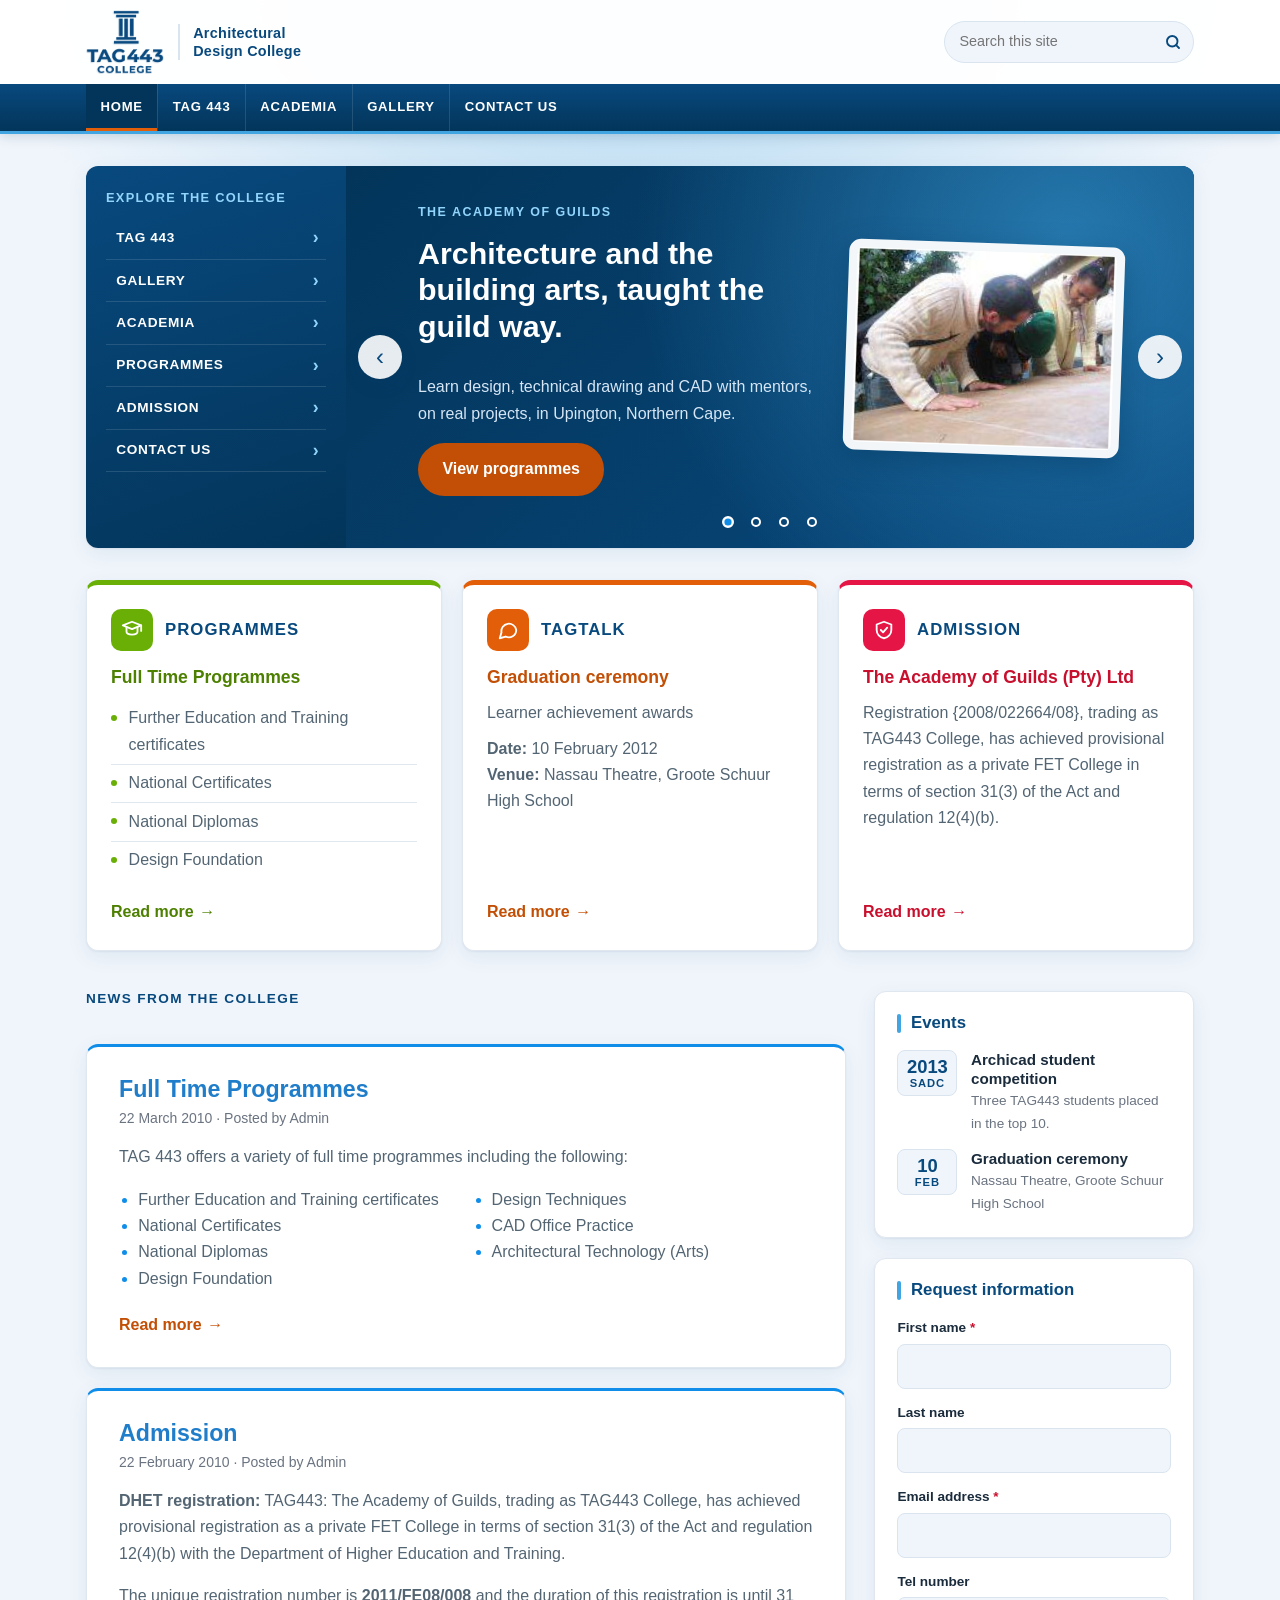
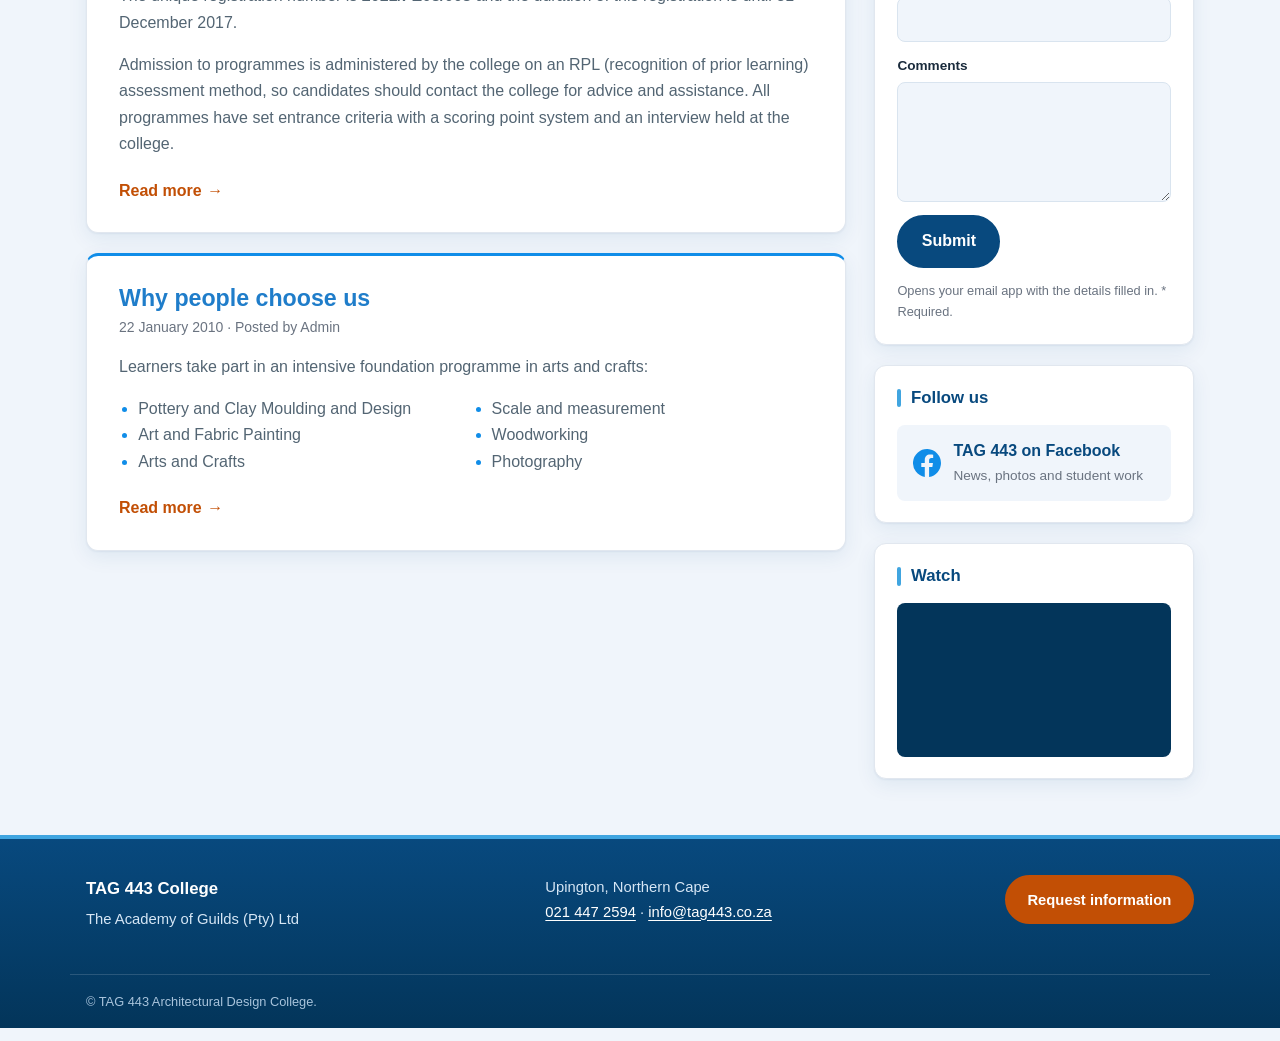
==== commit 8b17f82d: "Changes" ====
--- a/index.html
+++ b/index.html
@@ -4,12 +4,12 @@
   <meta charset="utf-8">
   <meta name="viewport" content="width=device-width, initial-scale=1">
   <title>TAG 443 Architectural Design College</title>
-  <meta name="description" content="TAG 443 Architectural Design College (The Academy of Guilds) in Woodstock, Cape Town — full time and part time programmes in design foundation, design techniques, CAD and architectural technology.">
+  <meta name="description" content="TAG 443 Architectural Design College (The Academy of Guilds) in Upington, Northern Cape — full time and part time programmes in design foundation, design techniques, CAD and architectural technology.">
   <link rel="canonical" href="https://rossmelany405-rgb.github.io/Tag443/">
   <meta property="og:type" content="website">
   <meta property="og:site_name" content="TAG 443 Architectural Design College">
   <meta property="og:title" content="TAG 443 Architectural Design College">
-  <meta property="og:description" content="TAG 443 Architectural Design College (The Academy of Guilds) in Woodstock, Cape Town — full time and part time programmes in design foundation, design techniques, CAD and architectural technology.">
+  <meta property="og:description" content="TAG 443 Architectural Design College (The Academy of Guilds) in Upington, Northern Cape — full time and part time programmes in design foundation, design techniques, CAD and architectural technology.">
   <meta property="og:url" content="https://rossmelany405-rgb.github.io/Tag443/">
   <meta property="og:image" content="https://rossmelany405-rgb.github.io/Tag443/assets/img/logo-large.png">
   <meta name="theme-color" content="#08497e">
@@ -74,7 +74,7 @@
             <div class="slide-text">
               <p class="slide-kicker">The Academy of Guilds</p>
               <p class="slide-title">Architecture and the building arts, taught the guild way.</p>
-              <p>Learn design, technical drawing and CAD with mentors, on real projects, in Woodstock, Cape Town.</p>
+              <p>Learn design, technical drawing and CAD with mentors, on real projects, in Upington, Northern Cape.</p>
               <a class="button" href="programmes/">View programmes</a>
             </div>
             <figure><img src="assets/img/intro-1.jpg" alt="Learners working on a large drawing board" width="204" height="154" decoding="async"></figure>
@@ -269,18 +269,16 @@
     <div class="wrap footer-inner">
       <div>
         <p class="footer-title">TAG 443 College</p>
-        <p>The Academy of Guilds (Pty) Ltd<br>Registration 2008/022664/08</p>
+        <p>The Academy of Guilds (Pty) Ltd</p>
       </div>
       <address>
-        Suite A001, Old Castle Brewery<br>
-        No. 6 Beach Road, Woodstock<br>
-        Cape Town, Western Cape<br>
+        Upington, Northern Cape<br>
         <a href="tel:+27214472594">021&nbsp;447&nbsp;2594</a> ·
         <a href="mailto:info@tag443.co.za">info@tag443.co.za</a>
       </address>
       <p class="footer-cta"><a class="button" href="contact/">Request information</a></p>
     </div>
-    <p class="wrap footer-note">&copy; TAG 443 Architectural Design College. Original site designed by <a href="http://www.webcity.co.za/" rel="noopener">Webcity</a>; rebuilt from the 2013–2014 archive.</p>
+    <p class="wrap footer-note">&copy; TAG 443 Architectural Design College.</p>
   </footer>
 </body>
 </html>
--- a/assets/css/style.css
+++ b/assets/css/style.css
@@ -672,6 +672,14 @@
 }
 .contact-grid .details dt:first-child { margin-top: 0; }
 .contact-grid img { border-radius: var(--radius-sm); }
+.map-embed {
+  aspect-ratio: 4 / 3;
+  border: 1px solid var(--line);
+  border-radius: var(--radius-sm);
+  overflow: hidden;
+  background: var(--page);
+}
+.map-embed iframe { width: 100%; height: 100%; border: 0; display: block; }
 
 .podium { padding-left: 0; list-style: none; }
 .podium li {
